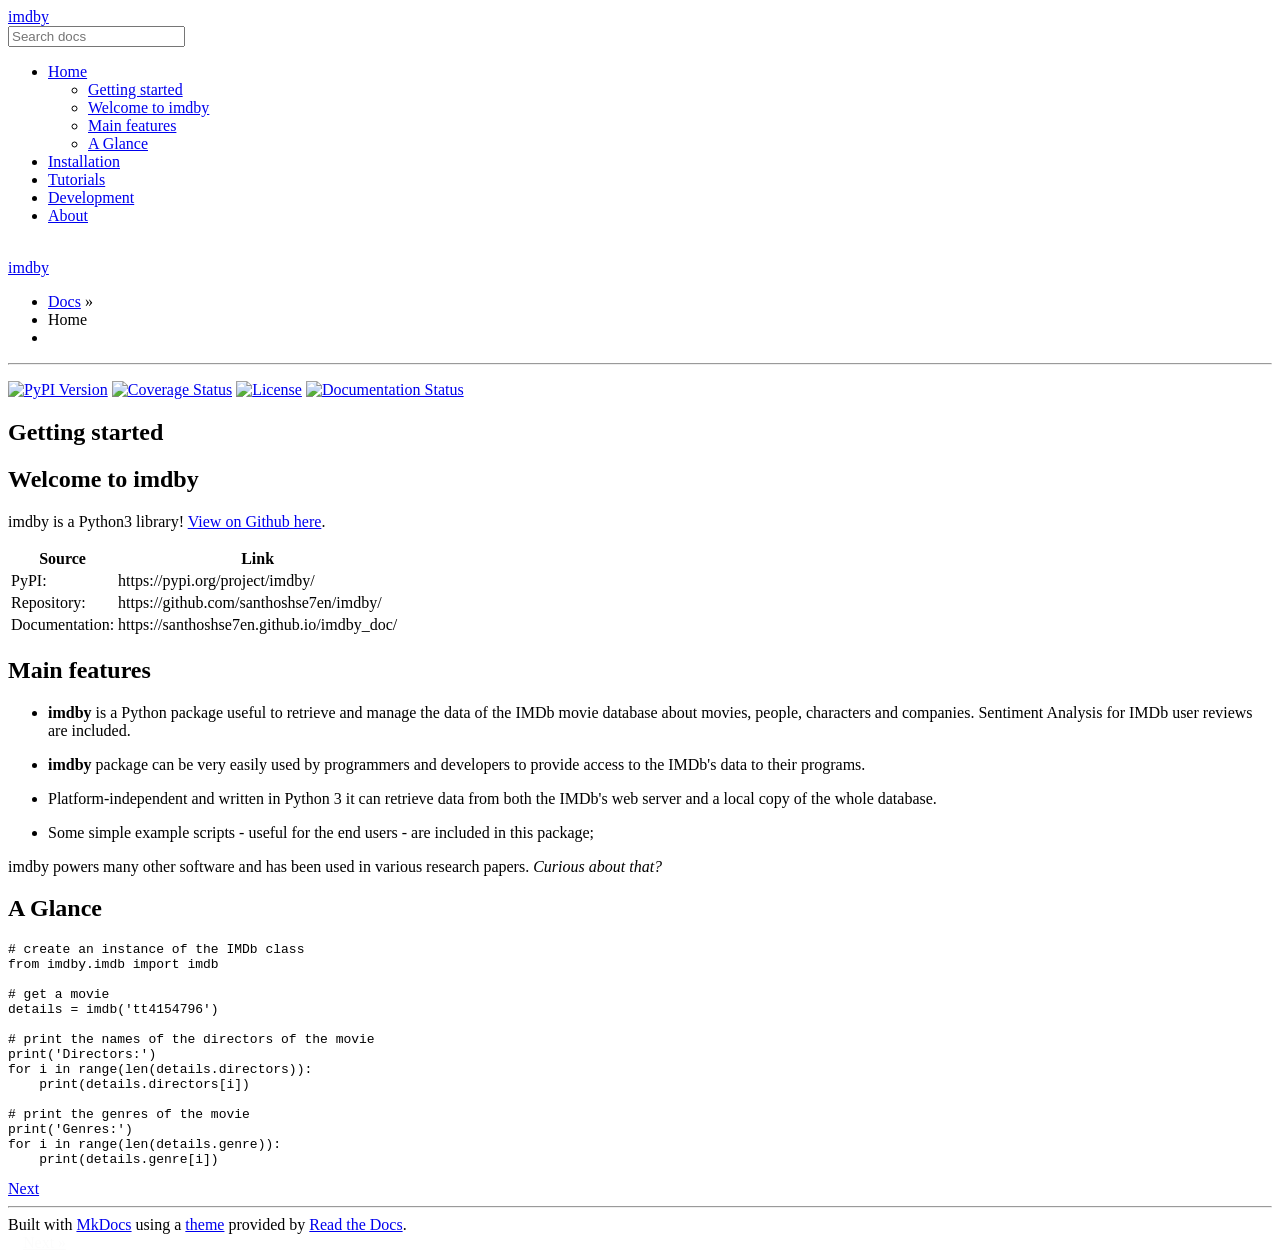
==== index.html @ d4b22e30 "critic" ====
<!DOCTYPE html>
<!--[if IE 8]><html class="no-js lt-ie9" lang="en" > <![endif]-->
<!--[if gt IE 8]><!--> <html class="no-js" lang="en" > <!--<![endif]-->
<head>
  <meta charset="utf-8">
  <meta http-equiv="X-UA-Compatible" content="IE=edge">
  <meta name="viewport" content="width=device-width, initial-scale=1.0">
  <meta name="description" content="None">
  
  <link rel="shortcut icon" href="img/favicon.ico">
  <title>Home - imdby</title>
  <link href='https://fonts.googleapis.com/css?family=Lato:400,700|Roboto+Slab:400,700|Inconsolata:400,700' rel='stylesheet' type='text/css'>

  <link rel="stylesheet" href="css/theme.css" type="text/css" />
  <link rel="stylesheet" href="css/theme_extra.css" type="text/css" />
  <link rel="stylesheet" href="//cdnjs.cloudflare.com/ajax/libs/highlight.js/9.12.0/styles/github.min.css">
  
  <script>
    // Current page data
    var mkdocs_page_name = "Home";
    var mkdocs_page_input_path = "index.md";
    var mkdocs_page_url = null;
  </script>
  
  <script src="js/jquery-2.1.1.min.js" defer></script>
  <script src="js/modernizr-2.8.3.min.js" defer></script>
  <script src="//cdnjs.cloudflare.com/ajax/libs/highlight.js/9.12.0/highlight.min.js"></script>
  <script>hljs.initHighlightingOnLoad();</script> 
  
</head>

<body class="wy-body-for-nav" role="document">

  <div class="wy-grid-for-nav">

    
    <nav data-toggle="wy-nav-shift" class="wy-nav-side stickynav">
      <div class="wy-side-nav-search">
        <a href="." class="icon icon-home"> imdby</a>
        <div role="search">
  <form id ="rtd-search-form" class="wy-form" action="./search.html" method="get">
    <input type="text" name="q" placeholder="Search docs" title="Type search term here" />
  </form>
</div>
      </div>

      <div class="wy-menu wy-menu-vertical" data-spy="affix" role="navigation" aria-label="main navigation">
	<ul class="current">
	  
          
            <li class="toctree-l1 current">
		
    <a class="current" href=".">Home</a>
    <ul class="subnav">
            
    <li class="toctree-l2"><a href="#getting-started">Getting started</a></li>
    

    <li class="toctree-l2"><a href="#welcome-to-imdby">Welcome to imdby</a></li>
    

    <li class="toctree-l2"><a href="#main-features">Main features</a></li>
    

    <li class="toctree-l2"><a href="#a-glance">A Glance</a></li>
    

    </ul>
	    </li>
          
            <li class="toctree-l1">
		
    <a class="" href="installation/">Installation</a>
	    </li>
          
            <li class="toctree-l1">
		
    <a class="" href="basic/">Tutorials</a>
	    </li>
          
            <li class="toctree-l1">
		
    <a class="" href="development/">Development</a>
	    </li>
          
            <li class="toctree-l1">
		
    <a class="" href="about/">About</a>
	    </li>
          
        </ul>
      </div>
      &nbsp;
    </nav>

    <section data-toggle="wy-nav-shift" class="wy-nav-content-wrap">

      
      <nav class="wy-nav-top" role="navigation" aria-label="top navigation">
        <i data-toggle="wy-nav-top" class="fa fa-bars"></i>
        <a href=".">imdby</a>
      </nav>

      
      <div class="wy-nav-content">
        <div class="rst-content">
          <div role="navigation" aria-label="breadcrumbs navigation">
  <ul class="wy-breadcrumbs">
    <li><a href=".">Docs</a> &raquo;</li>
    
      
    
    <li>Home</li>
    <li class="wy-breadcrumbs-aside">
      
    </li>
  </ul>
  <hr/>
</div>
          <div role="main">
            <div class="section">
              
                <p><a href="https://pypi.org/project/imdby"><img alt="PyPI Version" src="https://img.shields.io/pypi/v/imdby.svg" /></a>
<a href="https://coveralls.io/github/santhoshse7en/imdby?branch=master"><img alt="Coverage Status" src="https://coveralls.io/repos/github/santhoshse7en/imdby/badge.svg?branch=master" /></a>
<a href="https://pypi.python.org/pypi/imdby/"><img alt="License" src="https://img.shields.io/pypi/l/imdby.svg" /></a>
<a href="https://santhoshse7en.github.io/imdby_doc"><img alt="Documentation Status" src="https://readthedocs.org/projects/pip/badge/?version=latest&amp;style=flat" /></a></p>
<h2 id="getting-started">Getting started</h2>
<h2 id="welcome-to-imdby">Welcome to imdby</h2>
<p>imdby is a Python3 library! <a href="https://github.com/santhoshse7en/imdby">View on Github here</a>.</p>
<table>
<thead>
<tr>
<th>Source</th>
<th>Link</th>
</tr>
</thead>
<tbody>
<tr>
<td>PyPI:</td>
<td>https://pypi.org/project/imdby/</td>
</tr>
<tr>
<td>Repository:</td>
<td>https://github.com/santhoshse7en/imdby/</td>
</tr>
<tr>
<td>Documentation:</td>
<td>https://santhoshse7en.github.io/imdby_doc/</td>
</tr>
</tbody>
</table>
<h2 id="main-features">Main features</h2>
<ul>
<li>
<p><strong>imdby</strong> is a Python package useful to retrieve and manage the data of the IMDb movie database about movies, people, characters and companies. Sentiment Analysis for IMDb user reviews are included.</p>
</li>
<li>
<p><strong>imdby</strong> package can be very easily used by programmers and developers to provide access to the IMDb's data to their programs.</p>
</li>
<li>
<p>Platform-independent and written in Python 3 it can retrieve data from both the IMDb's web server and a local copy of the whole database.</p>
</li>
<li>
<p>Some simple example scripts - useful for the end users - are included in this package;</p>
</li>
</ul>
<p>imdby powers many other software and has been used in various research papers. <em>Curious about that?</em></p>
<h2 id="a-glance">A Glance</h2>
<pre><code class="Python"># create an instance of the IMDb class
from imdby.imdb import imdb

# get a movie
details = imdb('tt4154796')

# print the names of the directors of the movie
print('Directors:')
for i in range(len(details.directors)):
    print(details.directors[i])

# print the genres of the movie
print('Genres:')
for i in range(len(details.genre)):
    print(details.genre[i])
</code></pre>
              
            </div>
          </div>
          <footer>
  
    <div class="rst-footer-buttons" role="navigation" aria-label="footer navigation">
      
        <a href="installation/" class="btn btn-neutral float-right" title="Installation">Next <span class="icon icon-circle-arrow-right"></span></a>
      
      
    </div>
  

  <hr/>

  <div role="contentinfo">
    <!-- Copyright etc -->
    
  </div>

  Built with <a href="http://www.mkdocs.org">MkDocs</a> using a <a href="https://github.com/snide/sphinx_rtd_theme">theme</a> provided by <a href="https://readthedocs.org">Read the Docs</a>.
</footer>
      
        </div>
      </div>

    </section>

  </div>

  <div class="rst-versions" role="note" style="cursor: pointer">
    <span class="rst-current-version" data-toggle="rst-current-version">
      
      
      
        <span style="margin-left: 15px"><a href="installation/" style="color: #fcfcfc">Next &raquo;</a></span>
      
    </span>
</div>
    <script>var base_url = '.';</script>
    <script src="js/theme.js" defer></script>
      <script src="search/main.js" defer></script>

</body>
</html>

<!--
MkDocs version : 1.0.4
Build Date UTC : 2019-05-24 08:29:02
-->
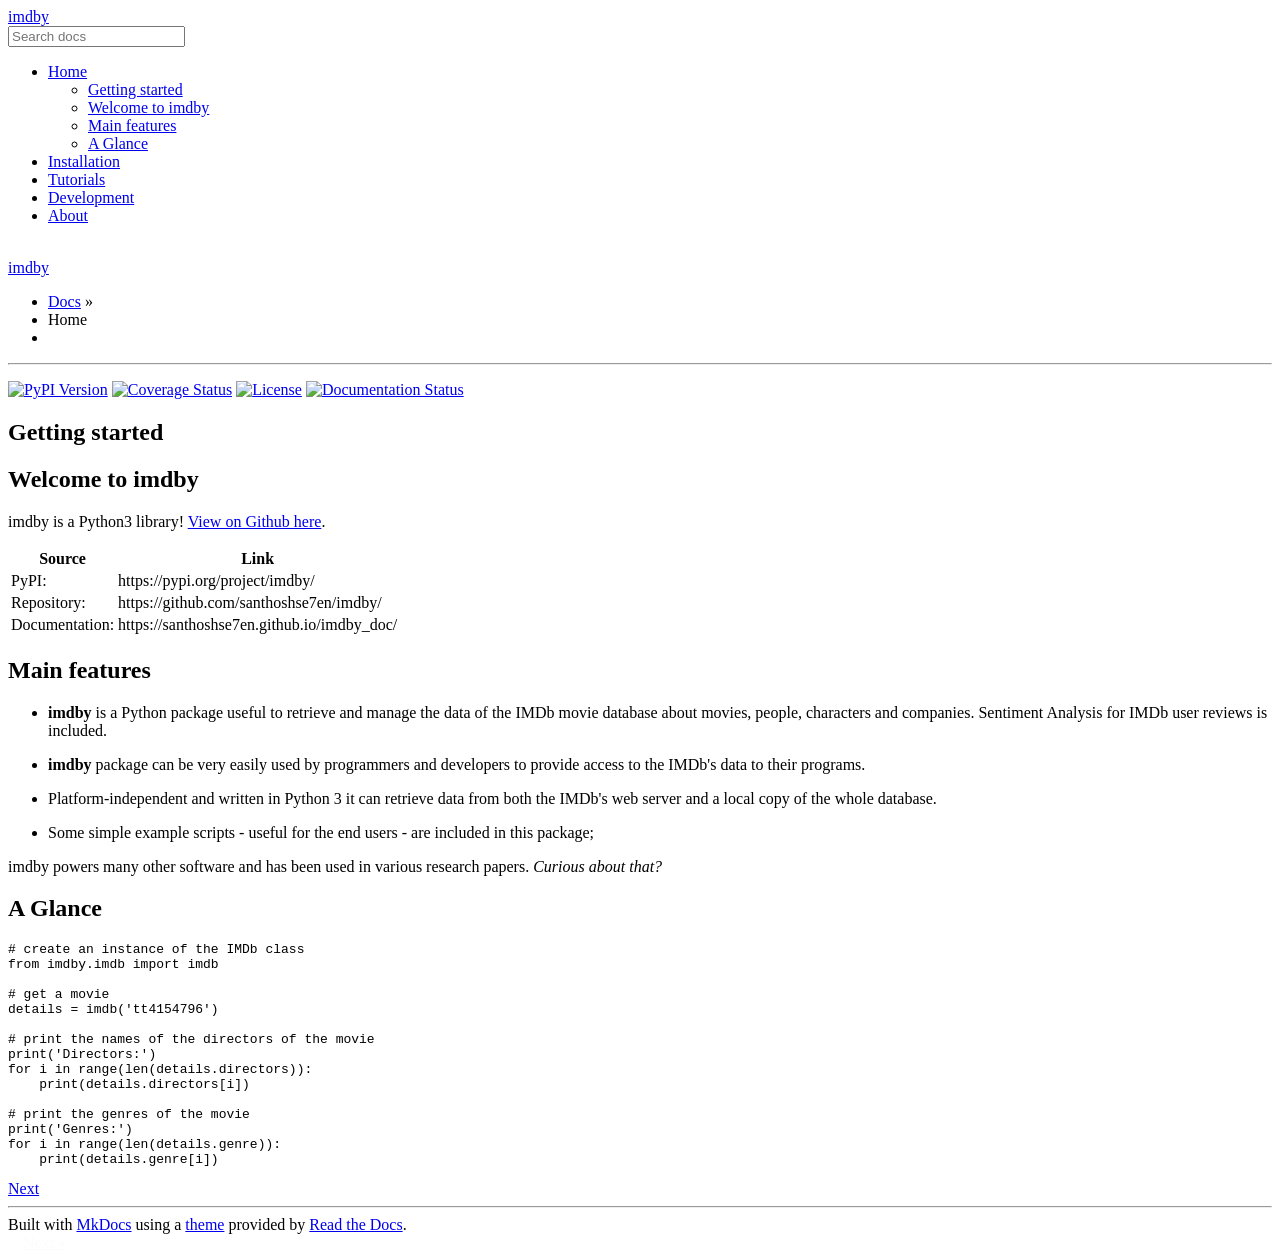
==== commit d4af2de2: "search" ====
--- a/index.html
+++ b/index.html
@@ -152,7 +152,7 @@
 <h2 id="main-features">Main features</h2>
 <ul>
 <li>
-<p><strong>imdby</strong> is a Python package useful to retrieve and manage the data of the IMDb movie database about movies, people, characters and companies. Sentiment Analysis for IMDb user reviews are included.</p>
+<p><strong>imdby</strong> is a Python package useful to retrieve and manage the data of the IMDb movie database about movies, people, characters and companies. Sentiment Analysis for IMDb user reviews is included.</p>
 </li>
 <li>
 <p><strong>imdby</strong> package can be very easily used by programmers and developers to provide access to the IMDb's data to their programs.</p>
@@ -230,5 +230,5 @@
 
 <!--
 MkDocs version : 1.0.4
-Build Date UTC : 2019-05-24 08:29:02
+Build Date UTC : 2019-05-24 14:25:39
 -->
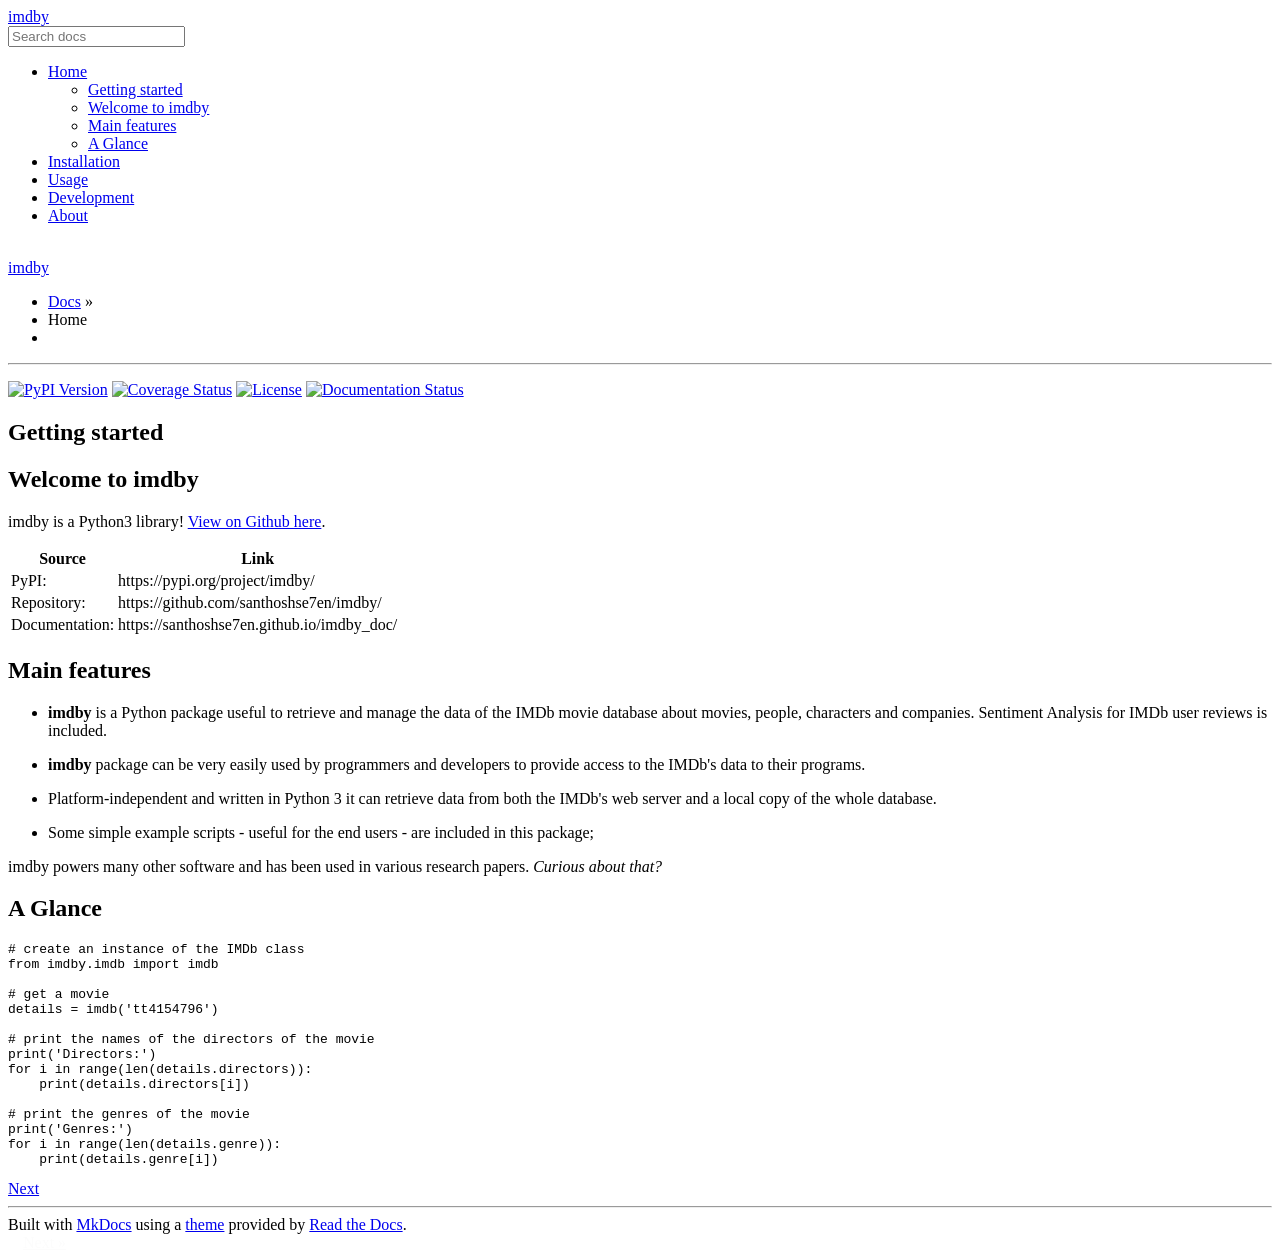
==== commit 420347ba: "update" ====
--- a/index.html
+++ b/index.html
@@ -75,7 +75,7 @@
           
             <li class="toctree-l1">
 		
-    <a class="" href="basic/">Tutorials</a>
+    <a class="" href="usage/">Usage</a>
 	    </li>
           
             <li class="toctree-l1">
@@ -230,5 +230,5 @@
 
 <!--
 MkDocs version : 1.0.4
-Build Date UTC : 2019-05-24 14:25:39
+Build Date UTC : 2019-05-29 12:23:15
 -->
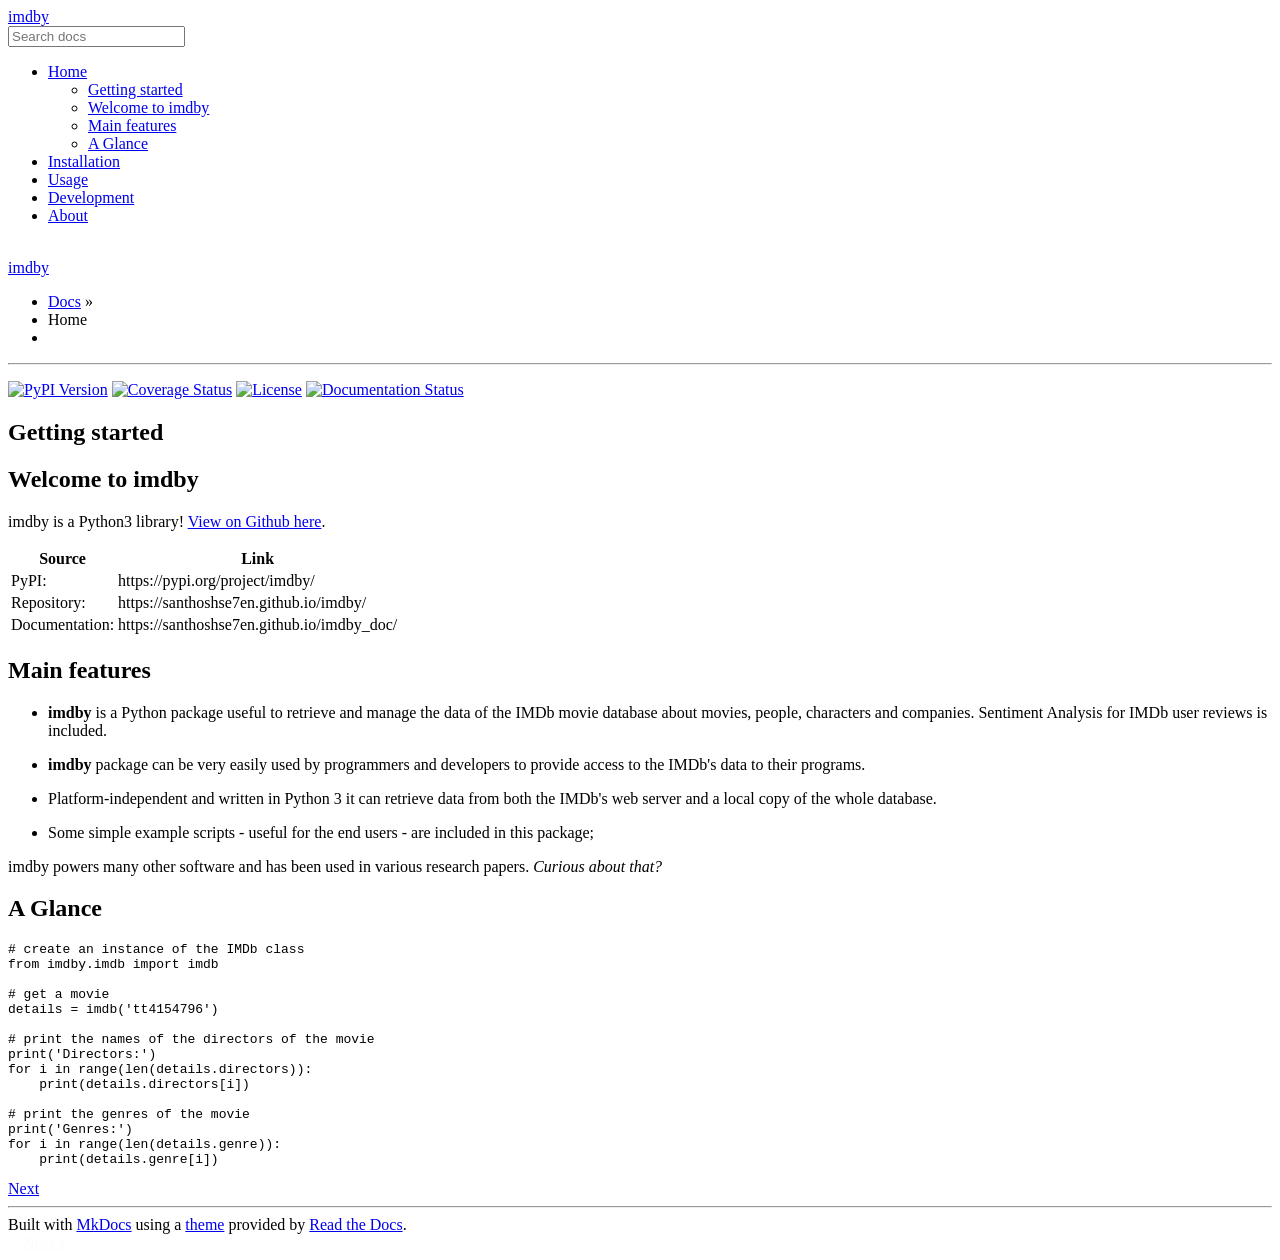
==== commit ed9831f1: "update" ====
--- a/index.html
+++ b/index.html
@@ -141,7 +141,7 @@
 </tr>
 <tr>
 <td>Repository:</td>
-<td>https://github.com/santhoshse7en/imdby/</td>
+<td>https://santhoshse7en.github.io/imdby/</td>
 </tr>
 <tr>
 <td>Documentation:</td>
@@ -230,5 +230,5 @@
 
 <!--
 MkDocs version : 1.0.4
-Build Date UTC : 2019-05-29 12:23:15
+Build Date UTC : 2019-05-30 13:11:04
 -->
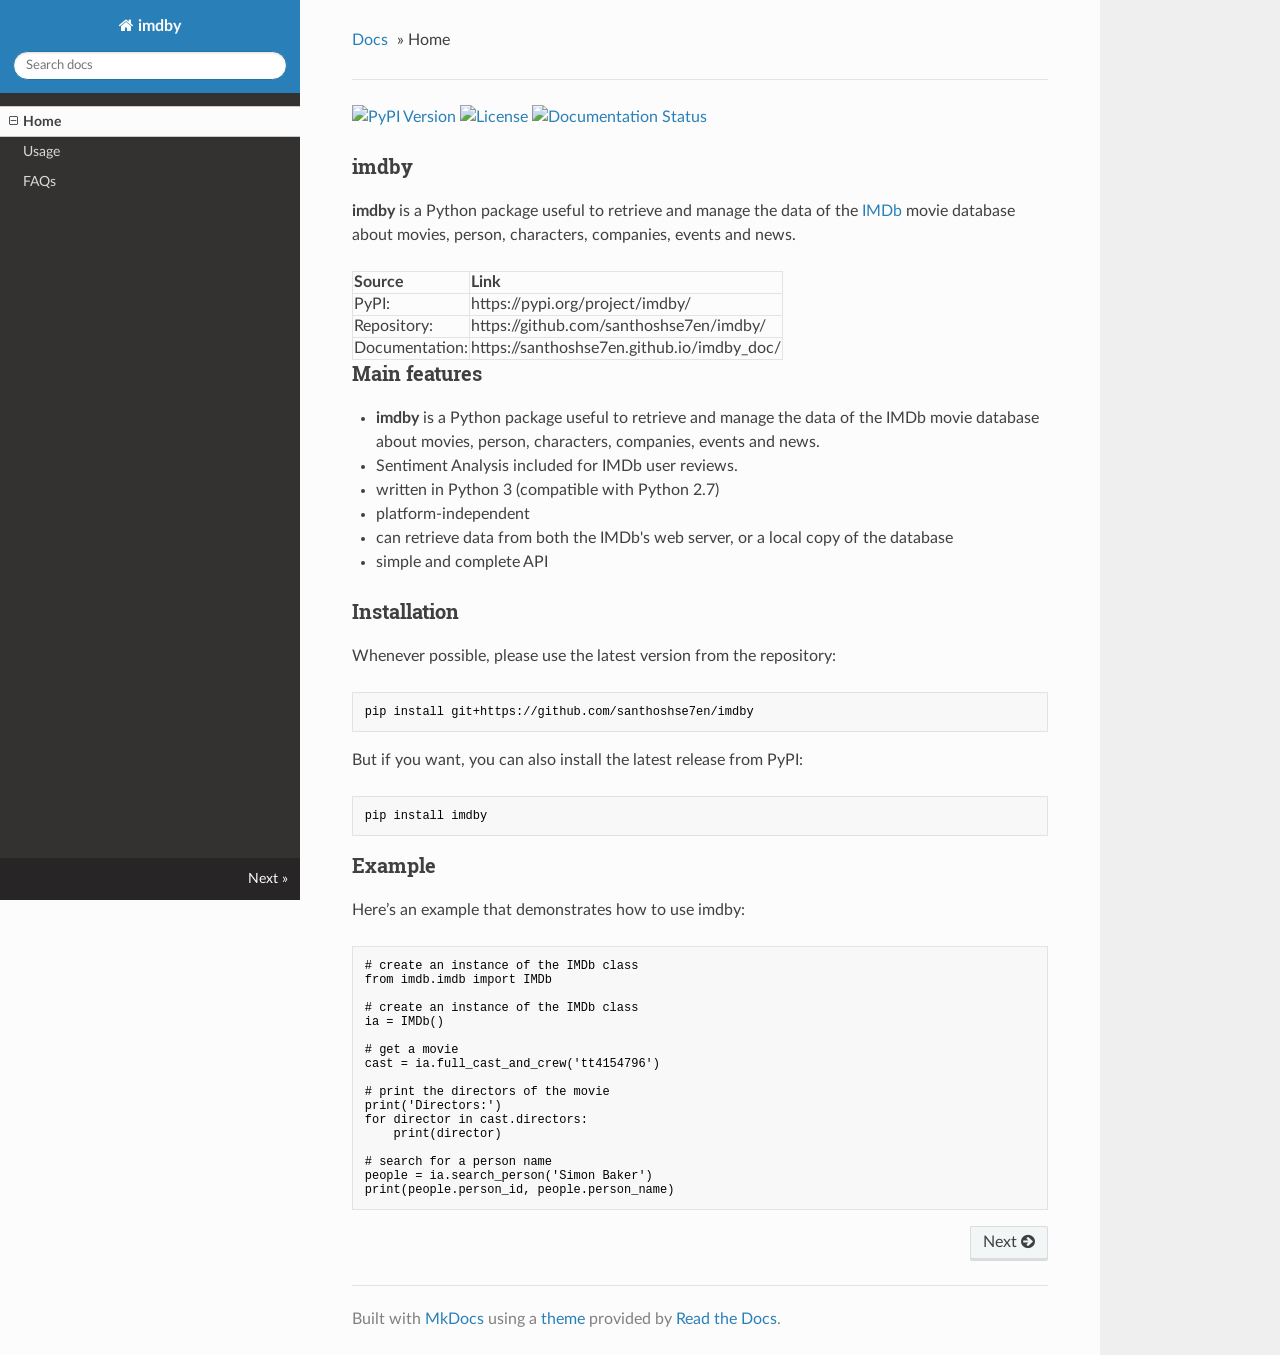
==== commit ea6f07b9: "imdby site" ====
--- a/index.html
+++ b/index.html
@@ -7,13 +7,14 @@
   <meta name="viewport" content="width=device-width, initial-scale=1.0">
   <meta name="description" content="None">
   
+  
   <link rel="shortcut icon" href="img/favicon.ico">
-  <title>Home - imdby</title>
-  <link href='https://fonts.googleapis.com/css?family=Lato:400,700|Roboto+Slab:400,700|Inconsolata:400,700' rel='stylesheet' type='text/css'>
-
-  <link rel="stylesheet" href="css/theme.css" type="text/css" />
-  <link rel="stylesheet" href="css/theme_extra.css" type="text/css" />
-  <link rel="stylesheet" href="//cdnjs.cloudflare.com/ajax/libs/highlight.js/9.12.0/styles/github.min.css">
+  <title>imdby</title>
+  <link rel="stylesheet" href="https://fonts.googleapis.com/css?family=Lato:400,700|Roboto+Slab:400,700|Inconsolata:400,700" />
+
+  <link rel="stylesheet" href="css/theme.css" />
+  <link rel="stylesheet" href="css/theme_extra.css" />
+  <link rel="stylesheet" href="https://cdnjs.cloudflare.com/ajax/libs/highlight.js/9.12.0/styles/github.min.css" />
   
   <script>
     // Current page data
@@ -24,7 +25,9 @@
   
   <script src="js/jquery-2.1.1.min.js" defer></script>
   <script src="js/modernizr-2.8.3.min.js" defer></script>
-  <script src="//cdnjs.cloudflare.com/ajax/libs/highlight.js/9.12.0/highlight.min.js"></script>
+  <script src="https://cdnjs.cloudflare.com/ajax/libs/highlight.js/9.12.0/highlight.min.js"></script>
+  <script src="https://cdnjs.cloudflare.com/ajax/libs/highlight.js/9.12.0/languages/yaml.min.js"></script>
+  <script src="https://cdnjs.cloudflare.com/ajax/libs/highlight.js/9.12.0/languages/rust.min.js"></script>
   <script>hljs.initHighlightingOnLoad();</script> 
   
 </head>
@@ -35,6 +38,7 @@
 
     
     <nav data-toggle="wy-nav-shift" class="wy-nav-side stickynav">
+    <div class="wy-side-scroll">
       <div class="wy-side-nav-search">
         <a href="." class="icon icon-home"> imdby</a>
         <div role="search">
@@ -45,52 +49,22 @@
       </div>
 
       <div class="wy-menu wy-menu-vertical" data-spy="affix" role="navigation" aria-label="main navigation">
-	<ul class="current">
-	  
-          
-            <li class="toctree-l1 current">
-		
-    <a class="current" href=".">Home</a>
-    <ul class="subnav">
-            
-    <li class="toctree-l2"><a href="#getting-started">Getting started</a></li>
-    
-
-    <li class="toctree-l2"><a href="#welcome-to-imdby">Welcome to imdby</a></li>
-    
-
-    <li class="toctree-l2"><a href="#main-features">Main features</a></li>
-    
-
-    <li class="toctree-l2"><a href="#a-glance">A Glance</a></li>
-    
-
+                <ul class="current">
+                    <li class="toctree-l1 current"><a class="reference internal current" href=".">Home</a>
+    <ul class="current">
     </ul>
-	    </li>
-          
-            <li class="toctree-l1">
-		
-    <a class="" href="installation/">Installation</a>
-	    </li>
-          
-            <li class="toctree-l1">
-		
-    <a class="" href="usage/">Usage</a>
-	    </li>
-          
-            <li class="toctree-l1">
-		
-    <a class="" href="development/">Development</a>
-	    </li>
-          
-            <li class="toctree-l1">
-		
-    <a class="" href="about/">About</a>
-	    </li>
-          
-        </ul>
+                    </li>
+                </ul>
+                <ul>
+                    <li class="toctree-l1"><a class="reference internal" href="usage/">Usage</a>
+                    </li>
+                </ul>
+                <ul>
+                    <li class="toctree-l1"><a class="reference internal" href="FAQ/">FAQs</a>
+                    </li>
+                </ul>
       </div>
-      &nbsp;
+    </div>
     </nav>
 
     <section data-toggle="wy-nav-shift" class="wy-nav-content-wrap">
@@ -115,72 +89,88 @@
       
     </li>
   </ul>
+  
   <hr/>
 </div>
           <div role="main">
             <div class="section">
               
-                <p><a href="https://pypi.org/project/imdby"><img alt="PyPI Version" src="https://img.shields.io/pypi/v/imdby.svg" /></a>
-<a href="https://coveralls.io/github/santhoshse7en/imdby?branch=master"><img alt="Coverage Status" src="https://coveralls.io/repos/github/santhoshse7en/imdby/badge.svg?branch=master" /></a>
-<a href="https://pypi.python.org/pypi/imdby/"><img alt="License" src="https://img.shields.io/pypi/l/imdby.svg" /></a>
-<a href="https://santhoshse7en.github.io/imdby_doc"><img alt="Documentation Status" src="https://readthedocs.org/projects/pip/badge/?version=latest&amp;style=flat" /></a></p>
-<h2 id="getting-started">Getting started</h2>
-<h2 id="welcome-to-imdby">Welcome to imdby</h2>
-<p>imdby is a Python3 library! <a href="https://github.com/santhoshse7en/imdby">View on Github here</a>.</p>
+                <p><a href="https://pypi.org/project/imdby"><img alt="PyPI Version" src="https://img.shields.io/pypi/v/imdby.svg?style=flat-square" /></a>
+<a href="https://pypi.python.org/pypi/imdby/"><img alt="License" src="https://img.shields.io/pypi/l/imdby.svg?style=flat-square" /></a>
+<a href="https://santhoshse7en.github.io/imdby_doc"><img alt="Documentation Status" src="https://readthedocs.org/projects/pip/badge/?version=latest&amp;style=flat-square" /></a></p>
+<h3 id="imdby">imdby</h3>
+<p><strong>imdby</strong> is a Python package useful to retrieve and manage the data of the <a href="https://www.imdb.com/">IMDb</a> movie database about movies, person, characters, companies, events and news.</p>
 <table>
 <thead>
 <tr>
-<th>Source</th>
-<th>Link</th>
+<th align="left">Source</th>
+<th align="left">Link</th>
 </tr>
 </thead>
 <tbody>
 <tr>
-<td>PyPI:</td>
-<td>https://pypi.org/project/imdby/</td>
-</tr>
-<tr>
-<td>Repository:</td>
-<td>https://santhoshse7en.github.io/imdby/</td>
-</tr>
-<tr>
-<td>Documentation:</td>
-<td>https://santhoshse7en.github.io/imdby_doc/</td>
+<td align="left">PyPI:</td>
+<td align="left">https://pypi.org/project/imdby/</td>
+</tr>
+<tr>
+<td align="left">Repository:</td>
+<td align="left">https://github.com/santhoshse7en/imdby/</td>
+</tr>
+<tr>
+<td align="left">Documentation:</td>
+<td align="left">https://santhoshse7en.github.io/imdby_doc/</td>
 </tr>
 </tbody>
 </table>
-<h2 id="main-features">Main features</h2>
+<h3 id="main-features">Main features</h3>
 <ul>
 <li>
-<p><strong>imdby</strong> is a Python package useful to retrieve and manage the data of the IMDb movie database about movies, people, characters and companies. Sentiment Analysis for IMDb user reviews is included.</p>
-</li>
-<li>
-<p><strong>imdby</strong> package can be very easily used by programmers and developers to provide access to the IMDb's data to their programs.</p>
-</li>
-<li>
-<p>Platform-independent and written in Python 3 it can retrieve data from both the IMDb's web server and a local copy of the whole database.</p>
-</li>
-<li>
-<p>Some simple example scripts - useful for the end users - are included in this package;</p>
+<p><strong>imdby</strong> is a Python package useful to retrieve and manage the data of the IMDb movie database about movies, person, characters, companies, events and news.</p>
+</li>
+<li>
+<p>Sentiment Analysis included for IMDb user reviews.</p>
+</li>
+<li>
+<p>written in Python 3 (compatible with Python 2.7)</p>
+</li>
+<li>
+<p>platform-independent</p>
+</li>
+<li>
+<p>can retrieve data from both the IMDb's web server, or a local copy of the database</p>
+</li>
+<li>
+<p>simple and complete API</p>
 </li>
 </ul>
-<p>imdby powers many other software and has been used in various research papers. <em>Curious about that?</em></p>
-<h2 id="a-glance">A Glance</h2>
-<pre><code class="Python"># create an instance of the IMDb class
-from imdby.imdb import imdb
+<h3 id="installation">Installation</h3>
+<p>Whenever possible, please use the latest version from the repository:</p>
+<pre><code class="bash">pip install git+https://github.com/santhoshse7en/imdby
+</code></pre>
+
+<p>But if you want, you can also install the latest release from PyPI:</p>
+<pre><code class="bash">pip install imdby
+</code></pre>
+
+<h3 id="example">Example</h3>
+<p>Here’s an example that demonstrates how to use imdby:</p>
+<pre><code class="python"># create an instance of the IMDb class
+from imdb.imdb import IMDb
+
+# create an instance of the IMDb class
+ia = IMDb()
 
 # get a movie
-details = imdb('tt4154796')
-
-# print the names of the directors of the movie
+cast = ia.full_cast_and_crew('tt4154796')
+
+# print the directors of the movie
 print('Directors:')
-for i in range(len(details.directors)):
-    print(details.directors[i])
-
-# print the genres of the movie
-print('Genres:')
-for i in range(len(details.genre)):
-    print(details.genre[i])
+for director in cast.directors:
+    print(director)
+
+# search for a person name
+people = ia.search_person('Simon Baker')
+print(people.person_id, people.person_name)
 </code></pre>
               
             </div>
@@ -189,7 +179,7 @@
   
     <div class="rst-footer-buttons" role="navigation" aria-label="footer navigation">
       
-        <a href="installation/" class="btn btn-neutral float-right" title="Installation">Next <span class="icon icon-circle-arrow-right"></span></a>
+        <a href="usage/" class="btn btn-neutral float-right" title="Usage">Next <span class="icon icon-circle-arrow-right"></span></a>
       
       
     </div>
@@ -202,7 +192,7 @@
     
   </div>
 
-  Built with <a href="http://www.mkdocs.org">MkDocs</a> using a <a href="https://github.com/snide/sphinx_rtd_theme">theme</a> provided by <a href="https://readthedocs.org">Read the Docs</a>.
+  Built with <a href="https://www.mkdocs.org/">MkDocs</a> using a <a href="https://github.com/snide/sphinx_rtd_theme">theme</a> provided by <a href="https://readthedocs.org">Read the Docs</a>.
 </footer>
       
         </div>
@@ -212,23 +202,28 @@
 
   </div>
 
-  <div class="rst-versions" role="note" style="cursor: pointer">
+  <div class="rst-versions" role="note" aria-label="versions">
     <span class="rst-current-version" data-toggle="rst-current-version">
       
       
       
-        <span style="margin-left: 15px"><a href="installation/" style="color: #fcfcfc">Next &raquo;</a></span>
+        <span style="margin-left: 15px"><a href="usage/" style="color: #fcfcfc">Next &raquo;</a></span>
       
     </span>
 </div>
     <script>var base_url = '.';</script>
     <script src="js/theme.js" defer></script>
       <script src="search/main.js" defer></script>
+    <script defer>
+        window.onload = function () {
+            SphinxRtdTheme.Navigation.enable(true);
+        };
+    </script>
 
 </body>
 </html>
 
 <!--
-MkDocs version : 1.0.4
-Build Date UTC : 2019-05-30 13:11:04
+MkDocs version : 1.1.2
+Build Date UTC : 2020-05-23 15:18:51.391503+00:00
 -->
--- a/css/theme.css
+++ b/css/theme.css
@@ -0,0 +1,14 @@
+/*
+ * This file is copied from the upstream ReadTheDocs Sphinx
+ * theme. To aid upgradability this file should *not* be edited.
+ * modifications we need should be included in theme_extra.css.
+ *
+ * https://github.com/rtfd/sphinx_rtd_theme
+ */
+
+ /* sphinx_rtd_theme version 0.4.1 | MIT license */
+ /* Built 20180727 10:07 */
+ *{-webkit-box-sizing:border-box;-moz-box-sizing:border-box;box-sizing:border-box}article,aside,details,figcaption,figure,footer,header,hgroup,nav,section{display:block}audio,canvas,video{display:inline-block;*display:inline;*zoom:1}audio:not([controls]){display:none}[hidden]{display:none}*{-webkit-box-sizing:border-box;-moz-box-sizing:border-box;box-sizing:border-box}html{font-size:100%;-webkit-text-size-adjust:100%;-ms-text-size-adjust:100%}body{margin:0}a:hover,a:active{outline:0}abbr[title]{border-bottom:1px dotted}b,strong{font-weight:bold}blockquote{margin:0}dfn{font-style:italic}ins{background:#ff9;color:#000;text-decoration:none}mark{background:#ff0;color:#000;font-style:italic;font-weight:bold}pre,code,.rst-content tt,.rst-content code,kbd,samp{font-family:monospace,serif;_font-family:"courier new",monospace;font-size:1em}pre{white-space:pre}q{quotes:none}q:before,q:after{content:"";content:none}small{font-size:85%}sub,sup{font-size:75%;line-height:0;position:relative;vertical-align:baseline}sup{top:-0.5em}sub{bottom:-0.25em}ul,ol,dl{margin:0;padding:0;list-style:none;list-style-image:none}li{list-style:none}dd{margin:0}img{border:0;-ms-interpolation-mode:bicubic;vertical-align:middle;max-width:100%}svg:not(:root){overflow:hidden}figure{margin:0}form{margin:0}fieldset{border:0;margin:0;padding:0}label{cursor:pointer}legend{border:0;*margin-left:-7px;padding:0;white-space:normal}button,input,select,textarea{font-size:100%;margin:0;vertical-align:baseline;*vertical-align:middle}button,input{line-height:normal}button,input[type="button"],input[type="reset"],input[type="submit"]{cursor:pointer;-webkit-appearance:button;*overflow:visible}button[disabled],input[disabled]{cursor:default}input[type="checkbox"],input[type="radio"]{box-sizing:border-box;padding:0;*width:13px;*height:13px}input[type="search"]{-webkit-appearance:textfield;-moz-box-sizing:content-box;-webkit-box-sizing:content-box;box-sizing:content-box}input[type="search"]::-webkit-search-decoration,input[type="search"]::-webkit-search-cancel-button{-webkit-appearance:none}button::-moz-focus-inner,input::-moz-focus-inner{border:0;padding:0}textarea{overflow:auto;vertical-align:top;resize:vertical}table{border-collapse:collapse;border-spacing:0}td{vertical-align:top}.chromeframe{margin:.2em 0;background:#ccc;color:#000;padding:.2em 0}.ir{display:block;border:0;text-indent:-999em;overflow:hidden;background-color:transparent;background-repeat:no-repeat;text-align:left;direction:ltr;*line-height:0}.ir br{display:none}.hidden{display:none !important;visibility:hidden}.visuallyhidden{border:0;clip:rect(0 0 0 0);height:1px;margin:-1px;overflow:hidden;padding:0;position:absolute;width:1px}.visuallyhidden.focusable:active,.visuallyhidden.focusable:focus{clip:auto;height:auto;margin:0;overflow:visible;position:static;width:auto}.invisible{visibility:hidden}.relative{position:relative}big,small{font-size:100%}@media print{html,body,section{background:none !important}*{box-shadow:none !important;text-shadow:none !important;filter:none !important;-ms-filter:none !important}a,a:visited{text-decoration:underline}.ir a:after,a[href^="javascript:"]:after,a[href^="#"]:after{content:""}pre,blockquote{page-break-inside:avoid}thead{display:table-header-group}tr,img{page-break-inside:avoid}img{max-width:100% !important}@page{margin:.5cm}p,h2,.rst-content .toctree-wrapper p.caption,h3{orphans:3;widows:3}h2,.rst-content .toctree-wrapper p.caption,h3{page-break-after:avoid}}.fa:before,.wy-menu-vertical li span.toctree-expand:before,.wy-menu-vertical li.on a span.toctree-expand:before,.wy-menu-vertical li.current>a span.toctree-expand:before,.rst-content .admonition-title:before,.rst-content h1 .headerlink:before,.rst-content h2 .headerlink:before,.rst-content h3 .headerlink:before,.rst-content h4 .headerlink:before,.rst-content h5 .headerlink:before,.rst-content h6 .headerlink:before,.rst-content dl dt .headerlink:before,.rst-content p.caption .headerlink:before,.rst-content table>caption .headerlink:before,.rst-content tt.download span:first-child:before,.rst-content code.download span:first-child:before,.icon:before,.wy-dropdown .caret:before,.wy-inline-validate.wy-inline-validate-success .wy-input-context:before,.wy-inline-validate.wy-inline-validate-danger .wy-input-context:before,.wy-inline-validate.wy-inline-validate-warning .wy-input-context:before,.wy-inline-validate.wy-inline-validate-info .wy-input-context:before,.wy-alert,.rst-content .note,.rst-content .attention,.rst-content .caution,.rst-content .danger,.rst-content .error,.rst-content .hint,.rst-content .important,.rst-content .tip,.rst-content .warning,.rst-content .seealso,.rst-content .admonition-todo,.rst-content .admonition,.btn,input[type="text"],input[type="password"],input[type="email"],input[type="url"],input[type="date"],input[type="month"],input[type="time"],input[type="datetime"],input[type="datetime-local"],input[type="week"],input[type="number"],input[type="search"],input[type="tel"],input[type="color"],select,textarea,.wy-menu-vertical li.on a,.wy-menu-vertical li.current>a,.wy-side-nav-search>a,.wy-side-nav-search .wy-dropdown>a,.wy-nav-top a{-webkit-font-smoothing:antialiased}.clearfix{*zoom:1}.clearfix:before,.clearfix:after{display:table;content:""}.clearfix:after{clear:both}/*!
+  *  Font Awesome 4.7.0 by @davegandy - http://fontawesome.io - @fontawesome
+  *  License - http://fontawesome.io/license (Font: SIL OFL 1.1, CSS: MIT License)
+  */@font-face{font-family:'FontAwesome';src:url("../fonts/fontawesome-webfont.eot?v=4.7.0");src:url("../fonts/fontawesome-webfont.eot?#iefix&v=4.7.0") format("embedded-opentype"),url("../fonts/fontawesome-webfont.woff2?v=4.7.0") format("woff2"),url("../fonts/fontawesome-webfont.woff?v=4.7.0") format("woff"),url("../fonts/fontawesome-webfont.ttf?v=4.7.0") format("truetype"),url("../fonts/fontawesome-webfont.svg?v=4.7.0#fontawesomeregular") format("svg");font-weight:normal;font-style:normal}.fa,.wy-menu-vertical li span.toctree-expand,.wy-menu-vertical li.on a span.toctree-expand,.wy-menu-vertical li.current>a span.toctree-expand,.rst-content .admonition-title,.rst-content h1 .headerlink,.rst-content h2 .headerlink,.rst-content h3 .headerlink,.rst-content h4 .headerlink,.rst-content h5 .headerlink,.rst-content h6 .headerlink,.rst-content dl dt .headerlink,.rst-content p.caption .headerlink,.rst-content table>caption .headerlink,.rst-content tt.download span:first-child,.rst-content code.download span:first-child,.icon{display:inline-block;font:normal normal normal 14px/1 FontAwesome;font-size:inherit;text-rendering:auto;-webkit-font-smoothing:antialiased;-moz-osx-font-smoothing:grayscale}.fa-lg{font-size:1.3333333333em;line-height:.75em;vertical-align:-15%}.fa-2x{font-size:2em}.fa-3x{font-size:3em}.fa-4x{font-size:4em}.fa-5x{font-size:5em}.fa-fw{width:1.2857142857em;text-align:center}.fa-ul{padding-left:0;margin-left:2.1428571429em;list-style-type:none}.fa-ul>li{position:relative}.fa-li{position:absolute;left:-2.1428571429em;width:2.1428571429em;top:.1428571429em;text-align:center}.fa-li.fa-lg{left:-1.8571428571em}.fa-border{padding:.2em .25em .15em;border:solid 0.08em #eee;border-radius:.1em}.fa-pull-left{float:left}.fa-pull-right{float:right}.fa.fa-pull-left,.wy-menu-vertical li span.fa-pull-left.toctree-expand,.wy-menu-vertical li.on a span.fa-pull-left.toctree-expand,.wy-menu-vertical li.current>a span.fa-pull-left.toctree-expand,.rst-content .fa-pull-left.admonition-title,.rst-content h1 .fa-pull-left.headerlink,.rst-content h2 .fa-pull-left.headerlink,.rst-content h3 .fa-pull-left.headerlink,.rst-content h4 .fa-pull-left.headerlink,.rst-content h5 .fa-pull-left.headerlink,.rst-content h6 .fa-pull-left.headerlink,.rst-content dl dt .fa-pull-left.headerlink,.rst-content p.caption .fa-pull-left.headerlink,.rst-content table>caption .fa-pull-left.headerlink,.rst-content tt.download span.fa-pull-left:first-child,.rst-content code.download span.fa-pull-left:first-child,.fa-pull-left.icon{margin-right:.3em}.fa.fa-pull-right,.wy-menu-vertical li span.fa-pull-right.toctree-expand,.wy-menu-vertical li.on a span.fa-pull-right.toctree-expand,.wy-menu-vertical li.current>a span.fa-pull-right.toctree-expand,.rst-content .fa-pull-right.admonition-title,.rst-content h1 .fa-pull-right.headerlink,.rst-content h2 .fa-pull-right.headerlink,.rst-content h3 .fa-pull-right.headerlink,.rst-content h4 .fa-pull-right.headerlink,.rst-content h5 .fa-pull-right.headerlink,.rst-content h6 .fa-pull-right.headerlink,.rst-content dl dt .fa-pull-right.headerlink,.rst-content p.caption .fa-pull-right.headerlink,.rst-content table>caption .fa-pull-right.headerlink,.rst-content tt.download span.fa-pull-right:first-child,.rst-content code.download span.fa-pull-right:first-child,.fa-pull-right.icon{margin-left:.3em}.pull-right{float:right}.pull-left{float:left}.fa.pull-left,.wy-menu-vertical li span.pull-left.toctree-expand,.wy-menu-vertical li.on a span.pull-left.toctree-expand,.wy-menu-vertical li.current>a span.pull-left.toctree-expand,.rst-content .pull-left.admonition-title,.rst-content h1 .pull-left.headerlink,.rst-content h2 .pull-left.headerlink,.rst-content h3 .pull-left.headerlink,.rst-content h4 .pull-left.headerlink,.rst-content h5 .pull-left.headerlink,.rst-content h6 .pull-left.headerlink,.rst-content dl dt .pull-left.headerlink,.rst-content p.caption .pull-left.headerlink,.rst-content table>caption .pull-left.headerlink,.rst-content tt.download span.pull-left:first-child,.rst-content code.download span.pull-left:first-child,.pull-left.icon{margin-right:.3em}.fa.pull-right,.wy-menu-vertical li span.pull-right.toctree-expand,.wy-menu-vertical li.on a span.pull-right.toctree-expand,.wy-menu-vertical li.current>a span.pull-right.toctree-expand,.rst-content .pull-right.admonition-title,.rst-content h1 .pull-right.headerlink,.rst-content h2 .pull-right.headerlink,.rst-content h3 .pull-right.headerlink,.rst-content h4 .pull-right.headerlink,.rst-content h5 .pull-right.headerlink,.rst-content h6 .pull-right.headerlink,.rst-content dl dt .pull-right.headerlink,.rst-content p.caption .pull-right.headerlink,.rst-content table>caption .pull-right.headerlink,.rst-content tt.download span.pull-right:first-child,.rst-content code.download span.pull-right:first-child,.pull-right.icon{margin-left:.3em}.fa-spin{-webkit-animation:fa-spin 2s infinite linear;animation:fa-spin 2s infinite linear}.fa-pulse{-webkit-animation:fa-spin 1s infinite steps(8);animation:fa-spin 1s infinite steps(8)}@-webkit-keyframes fa-spin{0%{-webkit-transform:rotate(0deg);transform:rotate(0deg)}100%{-webkit-transform:rotate(359deg);transform:rotate(359deg)}}@keyframes fa-spin{0%{-webkit-transform:rotate(0deg);transform:rotate(0deg)}100%{-webkit-transform:rotate(359deg);transform:rotate(359deg)}}.fa-rotate-90{-ms-filter:"progid:DXImageTransform.Microsoft.BasicImage(rotation=1)";-webkit-transform:rotate(90deg);-ms-transform:rotate(90deg);transform:rotate(90deg)}.fa-rotate-180{-ms-filter:"progid:DXImageTransform.Microsoft.BasicImage(rotation=2)";-webkit-transform:rotate(180deg);-ms-transform:rotate(180deg);transform:rotate(180deg)}.fa-rotate-270{-ms-filter:"progid:DXImageTransform.Microsoft.BasicImage(rotation=3)";-webkit-transform:rotate(270deg);-ms-transform:rotate(270deg);transform:rotate(270deg)}.fa-flip-horizontal{-ms-filter:"progid:DXImageTransform.Microsoft.BasicImage(rotation=0, mirror=1)";-webkit-transform:scale(-1, 1);-ms-transform:scale(-1, 1);transform:scale(-1, 1)}.fa-flip-vertical{-ms-filter:"progid:DXImageTransform.Microsoft.BasicImage(rotation=2, mirror=1)";-webkit-transform:scale(1, -1);-ms-transform:scale(1, -1);transform:scale(1, -1)}:root .fa-rotate-90,:root .fa-rotate-180,:root .fa-rotate-270,:root .fa-flip-horizontal,:root .fa-flip-vertical{filter:none}.fa-stack{position:relative;display:inline-block;width:2em;height:2em;line-height:2em;vertical-align:middle}.fa-stack-1x,.fa-stack-2x{position:absolute;left:0;width:100%;text-align:center}.fa-stack-1x{line-height:inherit}.fa-stack-2x{font-size:2em}.fa-inverse{color:#fff}.fa-glass:before{content:""}.fa-music:before{content:""}.fa-search:before,.icon-search:before{content:""}.fa-envelope-o:before{content:""}.fa-heart:before{content:""}.fa-star:before{content:""}.fa-star-o:before{content:""}.fa-user:before{content:""}.fa-film:before{content:""}.fa-th-large:before{content:""}.fa-th:before{content:""}.fa-th-list:before{content:""}.fa-check:before{content:""}.fa-remove:before,.fa-close:before,.fa-times:before{content:""}.fa-search-plus:before{content:""}.fa-search-minus:before{content:""}.fa-power-off:before{content:""}.fa-signal:before{content:""}.fa-gear:before,.fa-cog:before{content:""}.fa-trash-o:before{content:""}.fa-home:before,.icon-home:before{content:""}.fa-file-o:before{content:""}.fa-clock-o:before{content:""}.fa-road:before{content:""}.fa-download:before,.rst-content tt.download span:first-child:before,.rst-content code.download span:first-child:before{content:""}.fa-arrow-circle-o-down:before{content:""}.fa-arrow-circle-o-up:before{content:""}.fa-inbox:before{content:""}.fa-play-circle-o:before{content:""}.fa-rotate-right:before,.fa-repeat:before{content:""}.fa-refresh:before{content:""}.fa-list-alt:before{content:""}.fa-lock:before{content:""}.fa-flag:before{content:""}.fa-headphones:before{content:""}.fa-volume-off:before{content:""}.fa-volume-down:before{content:""}.fa-volume-up:before{content:""}.fa-qrcode:before{content:""}.fa-barcode:before{content:""}.fa-tag:before{content:""}.fa-tags:before{content:""}.fa-book:before,.icon-book:before{content:""}.fa-bookmark:before{content:""}.fa-print:before{content:""}.fa-camera:before{content:""}.fa-font:before{content:""}.fa-bold:before{content:""}.fa-italic:before{content:""}.fa-text-height:before{content:""}.fa-text-width:before{content:""}.fa-align-left:before{content:""}.fa-align-center:before{content:""}.fa-align-right:before{content:""}.fa-align-justify:before{content:""}.fa-list:before{content:""}.fa-dedent:before,.fa-outdent:before{content:""}.fa-indent:before{content:""}.fa-video-camera:before{content:""}.fa-photo:before,.fa-image:before,.fa-picture-o:before{content:""}.fa-pencil:before{content:""}.fa-map-marker:before{content:""}.fa-adjust:before{content:""}.fa-tint:before{content:""}.fa-edit:before,.fa-pencil-square-o:before{content:""}.fa-share-square-o:before{content:""}.fa-check-square-o:before{content:""}.fa-arrows:before{content:""}.fa-step-backward:before{content:""}.fa-fast-backward:before{content:""}.fa-backward:before{content:""}.fa-play:before{content:""}.fa-pause:before{content:""}.fa-stop:before{content:""}.fa-forward:before{content:""}.fa-fast-forward:before{content:""}.fa-step-forward:before{content:""}.fa-eject:before{content:""}.fa-chevron-left:before{content:""}.fa-chevron-right:before{content:""}.fa-plus-circle:before{content:""}.fa-minus-circle:before{content:""}.fa-times-circle:before,.wy-inline-validate.wy-inline-validate-danger .wy-input-context:before{content:""}.fa-check-circle:before,.wy-inline-validate.wy-inline-validate-success .wy-input-context:before{content:""}.fa-question-circle:before{content:""}.fa-info-circle:before{content:""}.fa-crosshairs:before{content:""}.fa-times-circle-o:before{content:""}.fa-check-circle-o:before{content:""}.fa-ban:before{content:""}.fa-arrow-left:before{content:""}.fa-arrow-right:before{content:""}.fa-arrow-up:before{content:""}.fa-arrow-down:before{content:""}.fa-mail-forward:before,.fa-share:before{content:""}.fa-expand:before{content:""}.fa-compress:before{content:""}.fa-plus:before{content:""}.fa-minus:before{content:""}.fa-asterisk:before{content:""}.fa-exclamation-circle:before,.wy-inline-validate.wy-inline-validate-warning .wy-input-context:before,.wy-inline-validate.wy-inline-validate-info .wy-input-context:before,.rst-content .admonition-title:before{content:""}.fa-gift:before{content:""}.fa-leaf:before{content:""}.fa-fire:before,.icon-fire:before{content:""}.fa-eye:before{content:""}.fa-eye-slash:before{content:""}.fa-warning:before,.fa-exclamation-triangle:before{content:""}.fa-plane:before{content:""}.fa-calendar:before{content:""}.fa-random:before{content:""}.fa-comment:before{content:""}.fa-magnet:before{content:""}.fa-chevron-up:before{content:""}.fa-chevron-down:before{content:""}.fa-retweet:before{content:""}.fa-shopping-cart:before{content:""}.fa-folder:before{content:""}.fa-folder-open:before{content:""}.fa-arrows-v:before{content:""}.fa-arrows-h:before{content:""}.fa-bar-chart-o:before,.fa-bar-chart:before{content:""}.fa-twitter-square:before{content:""}.fa-facebook-square:before{content:""}.fa-camera-retro:before{content:""}.fa-key:before{content:""}.fa-gears:before,.fa-cogs:before{content:""}.fa-comments:before{content:""}.fa-thumbs-o-up:before{content:""}.fa-thumbs-o-down:before{content:""}.fa-star-half:before{content:""}.fa-heart-o:before{content:""}.fa-sign-out:before{content:""}.fa-linkedin-square:before{content:""}.fa-thumb-tack:before{content:""}.fa-external-link:before{content:""}.fa-sign-in:before{content:""}.fa-trophy:before{content:""}.fa-github-square:before{content:""}.fa-upload:before{content:""}.fa-lemon-o:before{content:""}.fa-phone:before{content:""}.fa-square-o:before{content:""}.fa-bookmark-o:before{content:""}.fa-phone-square:before{content:""}.fa-twitter:before{content:""}.fa-facebook-f:before,.fa-facebook:before{content:""}.fa-github:before,.icon-github:before{content:""}.fa-unlock:before{content:""}.fa-credit-card:before{content:""}.fa-feed:before,.fa-rss:before{content:""}.fa-hdd-o:before{content:""}.fa-bullhorn:before{content:""}.fa-bell:before{content:""}.fa-certificate:before{content:""}.fa-hand-o-right:before{content:""}.fa-hand-o-left:before{content:""}.fa-hand-o-up:before{content:""}.fa-hand-o-down:before{content:""}.fa-arrow-circle-left:before,.icon-circle-arrow-left:before{content:""}.fa-arrow-circle-right:before,.icon-circle-arrow-right:before{content:""}.fa-arrow-circle-up:before{content:""}.fa-arrow-circle-down:before{content:""}.fa-globe:before{content:""}.fa-wrench:before{content:""}.fa-tasks:before{content:""}.fa-filter:before{content:""}.fa-briefcase:before{content:""}.fa-arrows-alt:before{content:""}.fa-group:before,.fa-users:before{content:""}.fa-chain:before,.fa-link:before,.icon-link:before{content:""}.fa-cloud:before{content:""}.fa-flask:before{content:""}.fa-cut:before,.fa-scissors:before{content:""}.fa-copy:before,.fa-files-o:before{content:""}.fa-paperclip:before{content:""}.fa-save:before,.fa-floppy-o:before{content:""}.fa-square:before{content:""}.fa-navicon:before,.fa-reorder:before,.fa-bars:before{content:""}.fa-list-ul:before{content:""}.fa-list-ol:before{content:""}.fa-strikethrough:before{content:""}.fa-underline:before{content:""}.fa-table:before{content:""}.fa-magic:before{content:""}.fa-truck:before{content:""}.fa-pinterest:before{content:""}.fa-pinterest-square:before{content:""}.fa-google-plus-square:before{content:""}.fa-google-plus:before{content:""}.fa-money:before{content:""}.fa-caret-down:before,.wy-dropdown .caret:before,.icon-caret-down:before{content:""}.fa-caret-up:before{content:""}.fa-caret-left:before{content:""}.fa-caret-right:before{content:""}.fa-columns:before{content:""}.fa-unsorted:before,.fa-sort:before{content:""}.fa-sort-down:before,.fa-sort-desc:before{content:""}.fa-sort-up:before,.fa-sort-asc:before{content:""}.fa-envelope:before{content:""}.fa-linkedin:before{content:""}.fa-rotate-left:before,.fa-undo:before{content:""}.fa-legal:before,.fa-gavel:before{content:""}.fa-dashboard:before,.fa-tachometer:before{content:""}.fa-comment-o:before{content:""}.fa-comments-o:before{content:""}.fa-flash:before,.fa-bolt:before{content:""}.fa-sitemap:before{content:""}.fa-umbrella:before{content:""}.fa-paste:before,.fa-clipboard:before{content:""}.fa-lightbulb-o:before{content:""}.fa-exchange:before{content:""}.fa-cloud-download:before{content:""}.fa-cloud-upload:before{content:""}.fa-user-md:before{content:""}.fa-stethoscope:before{content:""}.fa-suitcase:before{content:""}.fa-bell-o:before{content:""}.fa-coffee:before{content:""}.fa-cutlery:before{content:""}.fa-file-text-o:before{content:""}.fa-building-o:before{content:""}.fa-hospital-o:before{content:""}.fa-ambulance:before{content:""}.fa-medkit:before{content:""}.fa-fighter-jet:before{content:""}.fa-beer:before{content:""}.fa-h-square:before{content:""}.fa-plus-square:before{content:""}.fa-angle-double-left:before{content:""}.fa-angle-double-right:before{content:""}.fa-angle-double-up:before{content:""}.fa-angle-double-down:before{content:""}.fa-angle-left:before{content:""}.fa-angle-right:before{content:""}.fa-angle-up:before{content:""}.fa-angle-down:before{content:""}.fa-desktop:before{content:""}.fa-laptop:before{content:""}.fa-tablet:before{content:""}.fa-mobile-phone:before,.fa-mobile:before{content:""}.fa-circle-o:before{content:""}.fa-quote-left:before{content:""}.fa-quote-right:before{content:""}.fa-spinner:before{content:""}.fa-circle:before{content:""}.fa-mail-reply:before,.fa-reply:before{content:""}.fa-github-alt:before{content:""}.fa-folder-o:before{content:""}.fa-folder-open-o:before{content:""}.fa-smile-o:before{content:""}.fa-frown-o:before{content:""}.fa-meh-o:before{content:""}.fa-gamepad:before{content:""}.fa-keyboard-o:before{content:""}.fa-flag-o:before{content:""}.fa-flag-checkered:before{content:""}.fa-terminal:before{content:""}.fa-code:before{content:""}.fa-mail-reply-all:before,.fa-reply-all:before{content:""}.fa-star-half-empty:before,.fa-star-half-full:before,.fa-star-half-o:before{content:""}.fa-location-arrow:before{content:""}.fa-crop:before{content:""}.fa-code-fork:before{content:""}.fa-unlink:before,.fa-chain-broken:before{content:""}.fa-question:before{content:""}.fa-info:before{content:""}.fa-exclamation:before{content:""}.fa-superscript:before{content:""}.fa-subscript:before{content:""}.fa-eraser:before{content:""}.fa-puzzle-piece:before{content:""}.fa-microphone:before{content:""}.fa-microphone-slash:before{content:""}.fa-shield:before{content:""}.fa-calendar-o:before{content:""}.fa-fire-extinguisher:before{content:""}.fa-rocket:before{content:""}.fa-maxcdn:before{content:""}.fa-chevron-circle-left:before{content:""}.fa-chevron-circle-right:before{content:""}.fa-chevron-circle-up:before{content:""}.fa-chevron-circle-down:before{content:""}.fa-html5:before{content:""}.fa-css3:before{content:""}.fa-anchor:before{content:""}.fa-unlock-alt:before{content:""}.fa-bullseye:before{content:""}.fa-ellipsis-h:before{content:""}.fa-ellipsis-v:before{content:""}.fa-rss-square:before{content:""}.fa-play-circle:before{content:""}.fa-ticket:before{content:""}.fa-minus-square:before{content:""}.fa-minus-square-o:before,.wy-menu-vertical li.on a span.toctree-expand:before,.wy-menu-vertical li.current>a span.toctree-expand:before{content:""}.fa-level-up:before{content:""}.fa-level-down:before{content:""}.fa-check-square:before{content:""}.fa-pencil-square:before{content:""}.fa-external-link-square:before{content:""}.fa-share-square:before{content:""}.fa-compass:before{content:""}.fa-toggle-down:before,.fa-caret-square-o-down:before{content:""}.fa-toggle-up:before,.fa-caret-square-o-up:before{content:""}.fa-toggle-right:before,.fa-caret-square-o-right:before{content:""}.fa-euro:before,.fa-eur:before{content:""}.fa-gbp:before{content:""}.fa-dollar:before,.fa-usd:before{content:""}.fa-rupee:before,.fa-inr:before{content:""}.fa-cny:before,.fa-rmb:before,.fa-yen:before,.fa-jpy:before{content:""}.fa-ruble:before,.fa-rouble:before,.fa-rub:before{content:""}.fa-won:before,.fa-krw:before{content:""}.fa-bitcoin:before,.fa-btc:before{content:""}.fa-file:before{content:""}.fa-file-text:before{content:""}.fa-sort-alpha-asc:before{content:""}.fa-sort-alpha-desc:before{content:""}.fa-sort-amount-asc:before{content:""}.fa-sort-amount-desc:before{content:""}.fa-sort-numeric-asc:before{content:""}.fa-sort-numeric-desc:before{content:""}.fa-thumbs-up:before{content:""}.fa-thumbs-down:before{content:""}.fa-youtube-square:before{content:""}.fa-youtube:before{content:""}.fa-xing:before{content:""}.fa-xing-square:before{content:""}.fa-youtube-play:before{content:""}.fa-dropbox:before{content:""}.fa-stack-overflow:before{content:""}.fa-instagram:before{content:""}.fa-flickr:before{content:""}.fa-adn:before{content:""}.fa-bitbucket:before,.icon-bitbucket:before{content:""}.fa-bitbucket-square:before{content:""}.fa-tumblr:before{content:""}.fa-tumblr-square:before{content:""}.fa-long-arrow-down:before{content:""}.fa-long-arrow-up:before{content:""}.fa-long-arrow-left:before{content:""}.fa-long-arrow-right:before{content:""}.fa-apple:before{content:""}.fa-windows:before{content:""}.fa-android:before{content:""}.fa-linux:before{content:""}.fa-dribbble:before{content:""}.fa-skype:before{content:""}.fa-foursquare:before{content:""}.fa-trello:before{content:""}.fa-female:before{content:""}.fa-male:before{content:""}.fa-gittip:before,.fa-gratipay:before{content:""}.fa-sun-o:before{content:""}.fa-moon-o:before{content:""}.fa-archive:before{content:""}.fa-bug:before{content:""}.fa-vk:before{content:""}.fa-weibo:before{content:""}.fa-renren:before{content:""}.fa-pagelines:before{content:""}.fa-stack-exchange:before{content:""}.fa-arrow-circle-o-right:before{content:""}.fa-arrow-circle-o-left:before{content:""}.fa-toggle-left:before,.fa-caret-square-o-left:before{content:""}.fa-dot-circle-o:before{content:""}.fa-wheelchair:before{content:""}.fa-vimeo-square:before{content:""}.fa-turkish-lira:before,.fa-try:before{content:""}.fa-plus-square-o:before,.wy-menu-vertical li span.toctree-expand:before{content:""}.fa-space-shuttle:before{content:""}.fa-slack:before{content:""}.fa-envelope-square:before{content:""}.fa-wordpress:before{content:""}.fa-openid:before{content:""}.fa-institution:before,.fa-bank:before,.fa-university:before{content:""}.fa-mortar-board:before,.fa-graduation-cap:before{content:""}.fa-yahoo:before{content:""}.fa-google:before{content:""}.fa-reddit:before{content:""}.fa-reddit-square:before{content:""}.fa-stumbleupon-circle:before{content:""}.fa-stumbleupon:before{content:""}.fa-delicious:before{content:""}.fa-digg:before{content:""}.fa-pied-piper-pp:before{content:""}.fa-pied-piper-alt:before{content:""}.fa-drupal:before{content:""}.fa-joomla:before{content:""}.fa-language:before{content:""}.fa-fax:before{content:""}.fa-building:before{content:""}.fa-child:before{content:""}.fa-paw:before{content:""}.fa-spoon:before{content:""}.fa-cube:before{content:""}.fa-cubes:before{content:""}.fa-behance:before{content:""}.fa-behance-square:before{content:""}.fa-steam:before{content:""}.fa-steam-square:before{content:""}.fa-recycle:before{content:""}.fa-automobile:before,.fa-car:before{content:""}.fa-cab:before,.fa-taxi:before{content:""}.fa-tree:before{content:""}.fa-spotify:before{content:""}.fa-deviantart:before{content:""}.fa-soundcloud:before{content:""}.fa-database:before{content:""}.fa-file-pdf-o:before{content:""}.fa-file-word-o:before{content:""}.fa-file-excel-o:before{content:""}.fa-file-powerpoint-o:before{content:""}.fa-file-photo-o:before,.fa-file-picture-o:before,.fa-file-image-o:before{content:""}.fa-file-zip-o:before,.fa-file-archive-o:before{content:""}.fa-file-sound-o:before,.fa-file-audio-o:before{content:""}.fa-file-movie-o:before,.fa-file-video-o:before{content:""}.fa-file-code-o:before{content:""}.fa-vine:before{content:""}.fa-codepen:before{content:""}.fa-jsfiddle:before{content:""}.fa-life-bouy:before,.fa-life-buoy:before,.fa-life-saver:before,.fa-support:before,.fa-life-ring:before{content:""}.fa-circle-o-notch:before{content:""}.fa-ra:before,.fa-resistance:before,.fa-rebel:before{content:""}.fa-ge:before,.fa-empire:before{content:""}.fa-git-square:before{content:""}.fa-git:before{content:""}.fa-y-combinator-square:before,.fa-yc-square:before,.fa-hacker-news:before{content:""}.fa-tencent-weibo:before{content:""}.fa-qq:before{content:""}.fa-wechat:before,.fa-weixin:before{content:""}.fa-send:before,.fa-paper-plane:before{content:""}.fa-send-o:before,.fa-paper-plane-o:before{content:""}.fa-history:before{content:""}.fa-circle-thin:before{content:""}.fa-header:before{content:""}.fa-paragraph:before{content:""}.fa-sliders:before{content:""}.fa-share-alt:before{content:""}.fa-share-alt-square:before{content:""}.fa-bomb:before{content:""}.fa-soccer-ball-o:before,.fa-futbol-o:before{content:""}.fa-tty:before{content:""}.fa-binoculars:before{content:""}.fa-plug:before{content:""}.fa-slideshare:before{content:""}.fa-twitch:before{content:""}.fa-yelp:before{content:""}.fa-newspaper-o:before{content:""}.fa-wifi:before{content:""}.fa-calculator:before{content:""}.fa-paypal:before{content:""}.fa-google-wallet:before{content:""}.fa-cc-visa:before{content:""}.fa-cc-mastercard:before{content:""}.fa-cc-discover:before{content:""}.fa-cc-amex:before{content:""}.fa-cc-paypal:before{content:""}.fa-cc-stripe:before{content:""}.fa-bell-slash:before{content:""}.fa-bell-slash-o:before{content:""}.fa-trash:before{content:""}.fa-copyright:before{content:""}.fa-at:before{content:""}.fa-eyedropper:before{content:""}.fa-paint-brush:before{content:""}.fa-birthday-cake:before{content:""}.fa-area-chart:before{content:""}.fa-pie-chart:before{content:""}.fa-line-chart:before{content:""}.fa-lastfm:before{content:""}.fa-lastfm-square:before{content:""}.fa-toggle-off:before{content:""}.fa-toggle-on:before{content:""}.fa-bicycle:before{content:""}.fa-bus:before{content:""}.fa-ioxhost:before{content:""}.fa-angellist:before{content:""}.fa-cc:before{content:""}.fa-shekel:before,.fa-sheqel:before,.fa-ils:before{content:""}.fa-meanpath:before{content:""}.fa-buysellads:before{content:""}.fa-connectdevelop:before{content:""}.fa-dashcube:before{content:""}.fa-forumbee:before{content:""}.fa-leanpub:before{content:""}.fa-sellsy:before{content:""}.fa-shirtsinbulk:before{content:""}.fa-simplybuilt:before{content:""}.fa-skyatlas:before{content:""}.fa-cart-plus:before{content:""}.fa-cart-arrow-down:before{content:""}.fa-diamond:before{content:""}.fa-ship:before{content:""}.fa-user-secret:before{content:""}.fa-motorcycle:before{content:""}.fa-street-view:before{content:""}.fa-heartbeat:before{content:""}.fa-venus:before{content:""}.fa-mars:before{content:""}.fa-mercury:before{content:""}.fa-intersex:before,.fa-transgender:before{content:""}.fa-transgender-alt:before{content:""}.fa-venus-double:before{content:""}.fa-mars-double:before{content:""}.fa-venus-mars:before{content:""}.fa-mars-stroke:before{content:""}.fa-mars-stroke-v:before{content:""}.fa-mars-stroke-h:before{content:""}.fa-neuter:before{content:""}.fa-genderless:before{content:""}.fa-facebook-official:before{content:""}.fa-pinterest-p:before{content:""}.fa-whatsapp:before{content:""}.fa-server:before{content:""}.fa-user-plus:before{content:""}.fa-user-times:before{content:""}.fa-hotel:before,.fa-bed:before{content:""}.fa-viacoin:before{content:""}.fa-train:before{content:""}.fa-subway:before{content:""}.fa-medium:before{content:""}.fa-yc:before,.fa-y-combinator:before{content:""}.fa-optin-monster:before{content:""}.fa-opencart:before{content:""}.fa-expeditedssl:before{content:""}.fa-battery-4:before,.fa-battery:before,.fa-battery-full:before{content:""}.fa-battery-3:before,.fa-battery-three-quarters:before{content:""}.fa-battery-2:before,.fa-battery-half:before{content:""}.fa-battery-1:before,.fa-battery-quarter:before{content:""}.fa-battery-0:before,.fa-battery-empty:before{content:""}.fa-mouse-pointer:before{content:""}.fa-i-cursor:before{content:""}.fa-object-group:before{content:""}.fa-object-ungroup:before{content:""}.fa-sticky-note:before{content:""}.fa-sticky-note-o:before{content:""}.fa-cc-jcb:before{content:""}.fa-cc-diners-club:before{content:""}.fa-clone:before{content:""}.fa-balance-scale:before{content:""}.fa-hourglass-o:before{content:""}.fa-hourglass-1:before,.fa-hourglass-start:before{content:""}.fa-hourglass-2:before,.fa-hourglass-half:before{content:""}.fa-hourglass-3:before,.fa-hourglass-end:before{content:""}.fa-hourglass:before{content:""}.fa-hand-grab-o:before,.fa-hand-rock-o:before{content:""}.fa-hand-stop-o:before,.fa-hand-paper-o:before{content:""}.fa-hand-scissors-o:before{content:""}.fa-hand-lizard-o:before{content:""}.fa-hand-spock-o:before{content:""}.fa-hand-pointer-o:before{content:""}.fa-hand-peace-o:before{content:""}.fa-trademark:before{content:""}.fa-registered:before{content:""}.fa-creative-commons:before{content:""}.fa-gg:before{content:""}.fa-gg-circle:before{content:""}.fa-tripadvisor:before{content:""}.fa-odnoklassniki:before{content:""}.fa-odnoklassniki-square:before{content:""}.fa-get-pocket:before{content:""}.fa-wikipedia-w:before{content:""}.fa-safari:before{content:""}.fa-chrome:before{content:""}.fa-firefox:before{content:""}.fa-opera:before{content:""}.fa-internet-explorer:before{content:""}.fa-tv:before,.fa-television:before{content:""}.fa-contao:before{content:""}.fa-500px:before{content:""}.fa-amazon:before{content:""}.fa-calendar-plus-o:before{content:""}.fa-calendar-minus-o:before{content:""}.fa-calendar-times-o:before{content:""}.fa-calendar-check-o:before{content:""}.fa-industry:before{content:""}.fa-map-pin:before{content:""}.fa-map-signs:before{content:""}.fa-map-o:before{content:""}.fa-map:before{content:""}.fa-commenting:before{content:""}.fa-commenting-o:before{content:""}.fa-houzz:before{content:""}.fa-vimeo:before{content:""}.fa-black-tie:before{content:""}.fa-fonticons:before{content:""}.fa-reddit-alien:before{content:""}.fa-edge:before{content:""}.fa-credit-card-alt:before{content:""}.fa-codiepie:before{content:""}.fa-modx:before{content:""}.fa-fort-awesome:before{content:""}.fa-usb:before{content:""}.fa-product-hunt:before{content:""}.fa-mixcloud:before{content:""}.fa-scribd:before{content:""}.fa-pause-circle:before{content:""}.fa-pause-circle-o:before{content:""}.fa-stop-circle:before{content:""}.fa-stop-circle-o:before{content:""}.fa-shopping-bag:before{content:""}.fa-shopping-basket:before{content:""}.fa-hashtag:before{content:""}.fa-bluetooth:before{content:""}.fa-bluetooth-b:before{content:""}.fa-percent:before{content:""}.fa-gitlab:before,.icon-gitlab:before{content:""}.fa-wpbeginner:before{content:""}.fa-wpforms:before{content:""}.fa-envira:before{content:""}.fa-universal-access:before{content:""}.fa-wheelchair-alt:before{content:""}.fa-question-circle-o:before{content:""}.fa-blind:before{content:""}.fa-audio-description:before{content:""}.fa-volume-control-phone:before{content:""}.fa-braille:before{content:""}.fa-assistive-listening-systems:before{content:""}.fa-asl-interpreting:before,.fa-american-sign-language-interpreting:before{content:""}.fa-deafness:before,.fa-hard-of-hearing:before,.fa-deaf:before{content:""}.fa-glide:before{content:""}.fa-glide-g:before{content:""}.fa-signing:before,.fa-sign-language:before{content:""}.fa-low-vision:before{content:""}.fa-viadeo:before{content:""}.fa-viadeo-square:before{content:""}.fa-snapchat:before{content:""}.fa-snapchat-ghost:before{content:""}.fa-snapchat-square:before{content:""}.fa-pied-piper:before{content:""}.fa-first-order:before{content:""}.fa-yoast:before{content:""}.fa-themeisle:before{content:""}.fa-google-plus-circle:before,.fa-google-plus-official:before{content:""}.fa-fa:before,.fa-font-awesome:before{content:""}.fa-handshake-o:before{content:""}.fa-envelope-open:before{content:""}.fa-envelope-open-o:before{content:""}.fa-linode:before{content:""}.fa-address-book:before{content:""}.fa-address-book-o:before{content:""}.fa-vcard:before,.fa-address-card:before{content:""}.fa-vcard-o:before,.fa-address-card-o:before{content:""}.fa-user-circle:before{content:""}.fa-user-circle-o:before{content:""}.fa-user-o:before{content:""}.fa-id-badge:before{content:""}.fa-drivers-license:before,.fa-id-card:before{content:""}.fa-drivers-license-o:before,.fa-id-card-o:before{content:""}.fa-quora:before{content:""}.fa-free-code-camp:before{content:""}.fa-telegram:before{content:""}.fa-thermometer-4:before,.fa-thermometer:before,.fa-thermometer-full:before{content:""}.fa-thermometer-3:before,.fa-thermometer-three-quarters:before{content:""}.fa-thermometer-2:before,.fa-thermometer-half:before{content:""}.fa-thermometer-1:before,.fa-thermometer-quarter:before{content:""}.fa-thermometer-0:before,.fa-thermometer-empty:before{content:""}.fa-shower:before{content:""}.fa-bathtub:before,.fa-s15:before,.fa-bath:before{content:""}.fa-podcast:before{content:""}.fa-window-maximize:before{content:""}.fa-window-minimize:before{content:""}.fa-window-restore:before{content:""}.fa-times-rectangle:before,.fa-window-close:before{content:""}.fa-times-rectangle-o:before,.fa-window-close-o:before{content:""}.fa-bandcamp:before{content:""}.fa-grav:before{content:""}.fa-etsy:before{content:""}.fa-imdb:before{content:""}.fa-ravelry:before{content:""}.fa-eercast:before{content:""}.fa-microchip:before{content:""}.fa-snowflake-o:before{content:""}.fa-superpowers:before{content:""}.fa-wpexplorer:before{content:""}.fa-meetup:before{content:""}.sr-only{position:absolute;width:1px;height:1px;padding:0;margin:-1px;overflow:hidden;clip:rect(0, 0, 0, 0);border:0}.sr-only-focusable:active,.sr-only-focusable:focus{position:static;width:auto;height:auto;margin:0;overflow:visible;clip:auto}.fa,.wy-menu-vertical li span.toctree-expand,.wy-menu-vertical li.on a span.toctree-expand,.wy-menu-vertical li.current>a span.toctree-expand,.rst-content .admonition-title,.rst-content h1 .headerlink,.rst-content h2 .headerlink,.rst-content h3 .headerlink,.rst-content h4 .headerlink,.rst-content h5 .headerlink,.rst-content h6 .headerlink,.rst-content dl dt .headerlink,.rst-content p.caption .headerlink,.rst-content table>caption .headerlink,.rst-content tt.download span:first-child,.rst-content code.download span:first-child,.icon,.wy-dropdown .caret,.wy-inline-validate.wy-inline-validate-success .wy-input-context,.wy-inline-validate.wy-inline-validate-danger .wy-input-context,.wy-inline-validate.wy-inline-validate-warning .wy-input-context,.wy-inline-validate.wy-inline-validate-info .wy-input-context{font-family:inherit}.fa:before,.wy-menu-vertical li span.toctree-expand:before,.wy-menu-vertical li.on a span.toctree-expand:before,.wy-menu-vertical li.current>a span.toctree-expand:before,.rst-content .admonition-title:before,.rst-content h1 .headerlink:before,.rst-content h2 .headerlink:before,.rst-content h3 .headerlink:before,.rst-content h4 .headerlink:before,.rst-content h5 .headerlink:before,.rst-content h6 .headerlink:before,.rst-content dl dt .headerlink:before,.rst-content p.caption .headerlink:before,.rst-content table>caption .headerlink:before,.rst-content tt.download span:first-child:before,.rst-content code.download span:first-child:before,.icon:before,.wy-dropdown .caret:before,.wy-inline-validate.wy-inline-validate-success .wy-input-context:before,.wy-inline-validate.wy-inline-validate-danger .wy-input-context:before,.wy-inline-validate.wy-inline-validate-warning .wy-input-context:before,.wy-inline-validate.wy-inline-validate-info .wy-input-context:before{font-family:"FontAwesome";display:inline-block;font-style:normal;font-weight:normal;line-height:1;text-decoration:inherit}a .fa,a .wy-menu-vertical li span.toctree-expand,.wy-menu-vertical li a span.toctree-expand,.wy-menu-vertical li.on a span.toctree-expand,.wy-menu-vertical li.current>a span.toctree-expand,a .rst-content .admonition-title,.rst-content a .admonition-title,a .rst-content h1 .headerlink,.rst-content h1 a .headerlink,a .rst-content h2 .headerlink,.rst-content h2 a .headerlink,a .rst-content h3 .headerlink,.rst-content h3 a .headerlink,a .rst-content h4 .headerlink,.rst-content h4 a .headerlink,a .rst-content h5 .headerlink,.rst-content h5 a .headerlink,a .rst-content h6 .headerlink,.rst-content h6 a .headerlink,a .rst-content dl dt .headerlink,.rst-content dl dt a .headerlink,a .rst-content p.caption .headerlink,.rst-content p.caption a .headerlink,a .rst-content table>caption .headerlink,.rst-content table>caption a .headerlink,a .rst-content tt.download span:first-child,.rst-content tt.download a span:first-child,a .rst-content code.download span:first-child,.rst-content code.download a span:first-child,a .icon{display:inline-block;text-decoration:inherit}.btn .fa,.btn .wy-menu-vertical li span.toctree-expand,.wy-menu-vertical li .btn span.toctree-expand,.btn .wy-menu-vertical li.on a span.toctree-expand,.wy-menu-vertical li.on a .btn span.toctree-expand,.btn .wy-menu-vertical li.current>a span.toctree-expand,.wy-menu-vertical li.current>a .btn span.toctree-expand,.btn .rst-content .admonition-title,.rst-content .btn .admonition-title,.btn .rst-content h1 .headerlink,.rst-content h1 .btn .headerlink,.btn .rst-content h2 .headerlink,.rst-content h2 .btn .headerlink,.btn .rst-content h3 .headerlink,.rst-content h3 .btn .headerlink,.btn .rst-content h4 .headerlink,.rst-content h4 .btn .headerlink,.btn .rst-content h5 .headerlink,.rst-content h5 .btn .headerlink,.btn .rst-content h6 .headerlink,.rst-content h6 .btn .headerlink,.btn .rst-content dl dt .headerlink,.rst-content dl dt .btn .headerlink,.btn .rst-content p.caption .headerlink,.rst-content p.caption .btn .headerlink,.btn .rst-content table>caption .headerlink,.rst-content table>caption .btn .headerlink,.btn .rst-content tt.download span:first-child,.rst-content tt.download .btn span:first-child,.btn .rst-content code.download span:first-child,.rst-content code.download .btn span:first-child,.btn .icon,.nav .fa,.nav .wy-menu-vertical li span.toctree-expand,.wy-menu-vertical li .nav span.toctree-expand,.nav .wy-menu-vertical li.on a span.toctree-expand,.wy-menu-vertical li.on a .nav span.toctree-expand,.nav .wy-menu-vertical li.current>a span.toctree-expand,.wy-menu-vertical li.current>a .nav span.toctree-expand,.nav .rst-content .admonition-title,.rst-content .nav .admonition-title,.nav .rst-content h1 .headerlink,.rst-content h1 .nav .headerlink,.nav .rst-content h2 .headerlink,.rst-content h2 .nav .headerlink,.nav .rst-content h3 .headerlink,.rst-content h3 .nav .headerlink,.nav .rst-content h4 .headerlink,.rst-content h4 .nav .headerlink,.nav .rst-content h5 .headerlink,.rst-content h5 .nav .headerlink,.nav .rst-content h6 .headerlink,.rst-content h6 .nav .headerlink,.nav .rst-content dl dt .headerlink,.rst-content dl dt .nav .headerlink,.nav .rst-content p.caption .headerlink,.rst-content p.caption .nav .headerlink,.nav .rst-content table>caption .headerlink,.rst-content table>caption .nav .headerlink,.nav .rst-content tt.download span:first-child,.rst-content tt.download .nav span:first-child,.nav .rst-content code.download span:first-child,.rst-content code.download .nav span:first-child,.nav .icon{display:inline}.btn .fa.fa-large,.btn .wy-menu-vertical li span.fa-large.toctree-expand,.wy-menu-vertical li .btn span.fa-large.toctree-expand,.btn .rst-content .fa-large.admonition-title,.rst-content .btn .fa-large.admonition-title,.btn .rst-content h1 .fa-large.headerlink,.rst-content h1 .btn .fa-large.headerlink,.btn .rst-content h2 .fa-large.headerlink,.rst-content h2 .btn .fa-large.headerlink,.btn .rst-content h3 .fa-large.headerlink,.rst-content h3 .btn .fa-large.headerlink,.btn .rst-content h4 .fa-large.headerlink,.rst-content h4 .btn .fa-large.headerlink,.btn .rst-content h5 .fa-large.headerlink,.rst-content h5 .btn .fa-large.headerlink,.btn .rst-content h6 .fa-large.headerlink,.rst-content h6 .btn .fa-large.headerlink,.btn .rst-content dl dt .fa-large.headerlink,.rst-content dl dt .btn .fa-large.headerlink,.btn .rst-content p.caption .fa-large.headerlink,.rst-content p.caption .btn .fa-large.headerlink,.btn .rst-content table>caption .fa-large.headerlink,.rst-content table>caption .btn .fa-large.headerlink,.btn .rst-content tt.download span.fa-large:first-child,.rst-content tt.download .btn span.fa-large:first-child,.btn .rst-content code.download span.fa-large:first-child,.rst-content code.download .btn span.fa-large:first-child,.btn .fa-large.icon,.nav .fa.fa-large,.nav .wy-menu-vertical li span.fa-large.toctree-expand,.wy-menu-vertical li .nav span.fa-large.toctree-expand,.nav .rst-content .fa-large.admonition-title,.rst-content .nav .fa-large.admonition-title,.nav .rst-content h1 .fa-large.headerlink,.rst-content h1 .nav .fa-large.headerlink,.nav .rst-content h2 .fa-large.headerlink,.rst-content h2 .nav .fa-large.headerlink,.nav .rst-content h3 .fa-large.headerlink,.rst-content h3 .nav .fa-large.headerlink,.nav .rst-content h4 .fa-large.headerlink,.rst-content h4 .nav .fa-large.headerlink,.nav .rst-content h5 .fa-large.headerlink,.rst-content h5 .nav .fa-large.headerlink,.nav .rst-content h6 .fa-large.headerlink,.rst-content h6 .nav .fa-large.headerlink,.nav .rst-content dl dt .fa-large.headerlink,.rst-content dl dt .nav .fa-large.headerlink,.nav .rst-content p.caption .fa-large.headerlink,.rst-content p.caption .nav .fa-large.headerlink,.nav .rst-content table>caption .fa-large.headerlink,.rst-content table>caption .nav .fa-large.headerlink,.nav .rst-content tt.download span.fa-large:first-child,.rst-content tt.download .nav span.fa-large:first-child,.nav .rst-content code.download span.fa-large:first-child,.rst-content code.download .nav span.fa-large:first-child,.nav .fa-large.icon{line-height:.9em}.btn .fa.fa-spin,.btn .wy-menu-vertical li span.fa-spin.toctree-expand,.wy-menu-vertical li .btn span.fa-spin.toctree-expand,.btn .rst-content .fa-spin.admonition-title,.rst-content .btn .fa-spin.admonition-title,.btn .rst-content h1 .fa-spin.headerlink,.rst-content h1 .btn .fa-spin.headerlink,.btn .rst-content h2 .fa-spin.headerlink,.rst-content h2 .btn .fa-spin.headerlink,.btn .rst-content h3 .fa-spin.headerlink,.rst-content h3 .btn .fa-spin.headerlink,.btn .rst-content h4 .fa-spin.headerlink,.rst-content h4 .btn .fa-spin.headerlink,.btn .rst-content h5 .fa-spin.headerlink,.rst-content h5 .btn .fa-spin.headerlink,.btn .rst-content h6 .fa-spin.headerlink,.rst-content h6 .btn .fa-spin.headerlink,.btn .rst-content dl dt .fa-spin.headerlink,.rst-content dl dt .btn .fa-spin.headerlink,.btn .rst-content p.caption .fa-spin.headerlink,.rst-content p.caption .btn .fa-spin.headerlink,.btn .rst-content table>caption .fa-spin.headerlink,.rst-content table>caption .btn .fa-spin.headerlink,.btn .rst-content tt.download span.fa-spin:first-child,.rst-content tt.download .btn span.fa-spin:first-child,.btn .rst-content code.download span.fa-spin:first-child,.rst-content code.download .btn span.fa-spin:first-child,.btn .fa-spin.icon,.nav .fa.fa-spin,.nav .wy-menu-vertical li span.fa-spin.toctree-expand,.wy-menu-vertical li .nav span.fa-spin.toctree-expand,.nav .rst-content .fa-spin.admonition-title,.rst-content .nav .fa-spin.admonition-title,.nav .rst-content h1 .fa-spin.headerlink,.rst-content h1 .nav .fa-spin.headerlink,.nav .rst-content h2 .fa-spin.headerlink,.rst-content h2 .nav .fa-spin.headerlink,.nav .rst-content h3 .fa-spin.headerlink,.rst-content h3 .nav .fa-spin.headerlink,.nav .rst-content h4 .fa-spin.headerlink,.rst-content h4 .nav .fa-spin.headerlink,.nav .rst-content h5 .fa-spin.headerlink,.rst-content h5 .nav .fa-spin.headerlink,.nav .rst-content h6 .fa-spin.headerlink,.rst-content h6 .nav .fa-spin.headerlink,.nav .rst-content dl dt .fa-spin.headerlink,.rst-content dl dt .nav .fa-spin.headerlink,.nav .rst-content p.caption .fa-spin.headerlink,.rst-content p.caption .nav .fa-spin.headerlink,.nav .rst-content table>caption .fa-spin.headerlink,.rst-content table>caption .nav .fa-spin.headerlink,.nav .rst-content tt.download span.fa-spin:first-child,.rst-content tt.download .nav span.fa-spin:first-child,.nav .rst-content code.download span.fa-spin:first-child,.rst-content code.download .nav span.fa-spin:first-child,.nav .fa-spin.icon{display:inline-block}.btn.fa:before,.wy-menu-vertical li span.btn.toctree-expand:before,.rst-content .btn.admonition-title:before,.rst-content h1 .btn.headerlink:before,.rst-content h2 .btn.headerlink:before,.rst-content h3 .btn.headerlink:before,.rst-content h4 .btn.headerlink:before,.rst-content h5 .btn.headerlink:before,.rst-content h6 .btn.headerlink:before,.rst-content dl dt .btn.headerlink:before,.rst-content p.caption .btn.headerlink:before,.rst-content table>caption .btn.headerlink:before,.rst-content tt.download span.btn:first-child:before,.rst-content code.download span.btn:first-child:before,.btn.icon:before{opacity:.5;-webkit-transition:opacity .05s ease-in;-moz-transition:opacity .05s ease-in;transition:opacity .05s ease-in}.btn.fa:hover:before,.wy-menu-vertical li span.btn.toctree-expand:hover:before,.rst-content .btn.admonition-title:hover:before,.rst-content h1 .btn.headerlink:hover:before,.rst-content h2 .btn.headerlink:hover:before,.rst-content h3 .btn.headerlink:hover:before,.rst-content h4 .btn.headerlink:hover:before,.rst-content h5 .btn.headerlink:hover:before,.rst-content h6 .btn.headerlink:hover:before,.rst-content dl dt .btn.headerlink:hover:before,.rst-content p.caption .btn.headerlink:hover:before,.rst-content table>caption .btn.headerlink:hover:before,.rst-content tt.download span.btn:first-child:hover:before,.rst-content code.download span.btn:first-child:hover:before,.btn.icon:hover:before{opacity:1}.btn-mini .fa:before,.btn-mini .wy-menu-vertical li span.toctree-expand:before,.wy-menu-vertical li .btn-mini span.toctree-expand:before,.btn-mini .rst-content .admonition-title:before,.rst-content .btn-mini .admonition-title:before,.btn-mini .rst-content h1 .headerlink:before,.rst-content h1 .btn-mini .headerlink:before,.btn-mini .rst-content h2 .headerlink:before,.rst-content h2 .btn-mini .headerlink:before,.btn-mini .rst-content h3 .headerlink:before,.rst-content h3 .btn-mini .headerlink:before,.btn-mini .rst-content h4 .headerlink:before,.rst-content h4 .btn-mini .headerlink:before,.btn-mini .rst-content h5 .headerlink:before,.rst-content h5 .btn-mini .headerlink:before,.btn-mini .rst-content h6 .headerlink:before,.rst-content h6 .btn-mini .headerlink:before,.btn-mini .rst-content dl dt .headerlink:before,.rst-content dl dt .btn-mini .headerlink:before,.btn-mini .rst-content p.caption .headerlink:before,.rst-content p.caption .btn-mini .headerlink:before,.btn-mini .rst-content table>caption .headerlink:before,.rst-content table>caption .btn-mini .headerlink:before,.btn-mini .rst-content tt.download span:first-child:before,.rst-content tt.download .btn-mini span:first-child:before,.btn-mini .rst-content code.download span:first-child:before,.rst-content code.download .btn-mini span:first-child:before,.btn-mini .icon:before{font-size:14px;vertical-align:-15%}.wy-alert,.rst-content .note,.rst-content .attention,.rst-content .caution,.rst-content .danger,.rst-content .error,.rst-content .hint,.rst-content .important,.rst-content .tip,.rst-content .warning,.rst-content .seealso,.rst-content .admonition-todo,.rst-content .admonition{padding:12px;line-height:24px;margin-bottom:24px;background:#e7f2fa}.wy-alert-title,.rst-content .admonition-title{color:#fff;font-weight:bold;display:block;color:#fff;background:#6ab0de;margin:-12px;padding:6px 12px;margin-bottom:12px}.wy-alert.wy-alert-danger,.rst-content .wy-alert-danger.note,.rst-content .wy-alert-danger.attention,.rst-content .wy-alert-danger.caution,.rst-content .danger,.rst-content .error,.rst-content .wy-alert-danger.hint,.rst-content .wy-alert-danger.important,.rst-content .wy-alert-danger.tip,.rst-content .wy-alert-danger.warning,.rst-content .wy-alert-danger.seealso,.rst-content .wy-alert-danger.admonition-todo,.rst-content .wy-alert-danger.admonition{background:#fdf3f2}.wy-alert.wy-alert-danger .wy-alert-title,.rst-content .wy-alert-danger.note .wy-alert-title,.rst-content .wy-alert-danger.attention .wy-alert-title,.rst-content .wy-alert-danger.caution .wy-alert-title,.rst-content .danger .wy-alert-title,.rst-content .error .wy-alert-title,.rst-content .wy-alert-danger.hint .wy-alert-title,.rst-content .wy-alert-danger.important .wy-alert-title,.rst-content .wy-alert-danger.tip .wy-alert-title,.rst-content .wy-alert-danger.warning .wy-alert-title,.rst-content .wy-alert-danger.seealso .wy-alert-title,.rst-content .wy-alert-danger.admonition-todo .wy-alert-title,.rst-content .wy-alert-danger.admonition .wy-alert-title,.wy-alert.wy-alert-danger .rst-content .admonition-title,.rst-content .wy-alert.wy-alert-danger .admonition-title,.rst-content .wy-alert-danger.note .admonition-title,.rst-content .wy-alert-danger.attention .admonition-title,.rst-content .wy-alert-danger.caution .admonition-title,.rst-content .danger .admonition-title,.rst-content .error .admonition-title,.rst-content .wy-alert-danger.hint .admonition-title,.rst-content .wy-alert-danger.important .admonition-title,.rst-content .wy-alert-danger.tip .admonition-title,.rst-content .wy-alert-danger.warning .admonition-title,.rst-content .wy-alert-danger.seealso .admonition-title,.rst-content .wy-alert-danger.admonition-todo .admonition-title,.rst-content .wy-alert-danger.admonition .admonition-title{background:#f29f97}.wy-alert.wy-alert-warning,.rst-content .wy-alert-warning.note,.rst-content .attention,.rst-content .caution,.rst-content .wy-alert-warning.danger,.rst-content .wy-alert-warning.error,.rst-content .wy-alert-warning.hint,.rst-content .wy-alert-warning.important,.rst-content .wy-alert-warning.tip,.rst-content .warning,.rst-content .wy-alert-warning.seealso,.rst-content .admonition-todo,.rst-content .wy-alert-warning.admonition{background:#ffedcc}.wy-alert.wy-alert-warning .wy-alert-title,.rst-content .wy-alert-warning.note .wy-alert-title,.rst-content .attention .wy-alert-title,.rst-content .caution .wy-alert-title,.rst-content .wy-alert-warning.danger .wy-alert-title,.rst-content .wy-alert-warning.error .wy-alert-title,.rst-content .wy-alert-warning.hint .wy-alert-title,.rst-content .wy-alert-warning.important .wy-alert-title,.rst-content .wy-alert-warning.tip .wy-alert-title,.rst-content .warning .wy-alert-title,.rst-content .wy-alert-warning.seealso .wy-alert-title,.rst-content .admonition-todo .wy-alert-title,.rst-content .wy-alert-warning.admonition .wy-alert-title,.wy-alert.wy-alert-warning .rst-content .admonition-title,.rst-content .wy-alert.wy-alert-warning .admonition-title,.rst-content .wy-alert-warning.note .admonition-title,.rst-content .attention .admonition-title,.rst-content .caution .admonition-title,.rst-content .wy-alert-warning.danger .admonition-title,.rst-content .wy-alert-warning.error .admonition-title,.rst-content .wy-alert-warning.hint .admonition-title,.rst-content .wy-alert-warning.important .admonition-title,.rst-content .wy-alert-warning.tip .admonition-title,.rst-content .warning .admonition-title,.rst-content .wy-alert-warning.seealso .admonition-title,.rst-content .admonition-todo .admonition-title,.rst-content .wy-alert-warning.admonition .admonition-title{background:#f0b37e}.wy-alert.wy-alert-info,.rst-content .note,.rst-content .wy-alert-info.attention,.rst-content .wy-alert-info.caution,.rst-content .wy-alert-info.danger,.rst-content .wy-alert-info.error,.rst-content .wy-alert-info.hint,.rst-content .wy-alert-info.important,.rst-content .wy-alert-info.tip,.rst-content .wy-alert-info.warning,.rst-content .seealso,.rst-content .wy-alert-info.admonition-todo,.rst-content .wy-alert-info.admonition{background:#e7f2fa}.wy-alert.wy-alert-info .wy-alert-title,.rst-content .note .wy-alert-title,.rst-content .wy-alert-info.attention .wy-alert-title,.rst-content .wy-alert-info.caution .wy-alert-title,.rst-content .wy-alert-info.danger .wy-alert-title,.rst-content .wy-alert-info.error .wy-alert-title,.rst-content .wy-alert-info.hint .wy-alert-title,.rst-content .wy-alert-info.important .wy-alert-title,.rst-content .wy-alert-info.tip .wy-alert-title,.rst-content .wy-alert-info.warning .wy-alert-title,.rst-content .seealso .wy-alert-title,.rst-content .wy-alert-info.admonition-todo .wy-alert-title,.rst-content .wy-alert-info.admonition .wy-alert-title,.wy-alert.wy-alert-info .rst-content .admonition-title,.rst-content .wy-alert.wy-alert-info .admonition-title,.rst-content .note .admonition-title,.rst-content .wy-alert-info.attention .admonition-title,.rst-content .wy-alert-info.caution .admonition-title,.rst-content .wy-alert-info.danger .admonition-title,.rst-content .wy-alert-info.error .admonition-title,.rst-content .wy-alert-info.hint .admonition-title,.rst-content .wy-alert-info.important .admonition-title,.rst-content .wy-alert-info.tip .admonition-title,.rst-content .wy-alert-info.warning .admonition-title,.rst-content .seealso .admonition-title,.rst-content .wy-alert-info.admonition-todo .admonition-title,.rst-content .wy-alert-info.admonition .admonition-title{background:#6ab0de}.wy-alert.wy-alert-success,.rst-content .wy-alert-success.note,.rst-content .wy-alert-success.attention,.rst-content .wy-alert-success.caution,.rst-content .wy-alert-success.danger,.rst-content .wy-alert-success.error,.rst-content .hint,.rst-content .important,.rst-content .tip,.rst-content .wy-alert-success.warning,.rst-content .wy-alert-success.seealso,.rst-content .wy-alert-success.admonition-todo,.rst-content .wy-alert-success.admonition{background:#dbfaf4}.wy-alert.wy-alert-success .wy-alert-title,.rst-content .wy-alert-success.note .wy-alert-title,.rst-content .wy-alert-success.attention .wy-alert-title,.rst-content .wy-alert-success.caution .wy-alert-title,.rst-content .wy-alert-success.danger .wy-alert-title,.rst-content .wy-alert-success.error .wy-alert-title,.rst-content .hint .wy-alert-title,.rst-content .important .wy-alert-title,.rst-content .tip .wy-alert-title,.rst-content .wy-alert-success.warning .wy-alert-title,.rst-content .wy-alert-success.seealso .wy-alert-title,.rst-content .wy-alert-success.admonition-todo .wy-alert-title,.rst-content .wy-alert-success.admonition .wy-alert-title,.wy-alert.wy-alert-success .rst-content .admonition-title,.rst-content .wy-alert.wy-alert-success .admonition-title,.rst-content .wy-alert-success.note .admonition-title,.rst-content .wy-alert-success.attention .admonition-title,.rst-content .wy-alert-success.caution .admonition-title,.rst-content .wy-alert-success.danger .admonition-title,.rst-content .wy-alert-success.error .admonition-title,.rst-content .hint .admonition-title,.rst-content .important .admonition-title,.rst-content .tip .admonition-title,.rst-content .wy-alert-success.warning .admonition-title,.rst-content .wy-alert-success.seealso .admonition-title,.rst-content .wy-alert-success.admonition-todo .admonition-title,.rst-content .wy-alert-success.admonition .admonition-title{background:#1abc9c}.wy-alert.wy-alert-neutral,.rst-content .wy-alert-neutral.note,.rst-content .wy-alert-neutral.attention,.rst-content .wy-alert-neutral.caution,.rst-content .wy-alert-neutral.danger,.rst-content .wy-alert-neutral.error,.rst-content .wy-alert-neutral.hint,.rst-content .wy-alert-neutral.important,.rst-content .wy-alert-neutral.tip,.rst-content .wy-alert-neutral.warning,.rst-content .wy-alert-neutral.seealso,.rst-content .wy-alert-neutral.admonition-todo,.rst-content .wy-alert-neutral.admonition{background:#f3f6f6}.wy-alert.wy-alert-neutral .wy-alert-title,.rst-content .wy-alert-neutral.note .wy-alert-title,.rst-content .wy-alert-neutral.attention .wy-alert-title,.rst-content .wy-alert-neutral.caution .wy-alert-title,.rst-content .wy-alert-neutral.danger .wy-alert-title,.rst-content .wy-alert-neutral.error .wy-alert-title,.rst-content .wy-alert-neutral.hint .wy-alert-title,.rst-content .wy-alert-neutral.important .wy-alert-title,.rst-content .wy-alert-neutral.tip .wy-alert-title,.rst-content .wy-alert-neutral.warning .wy-alert-title,.rst-content .wy-alert-neutral.seealso .wy-alert-title,.rst-content .wy-alert-neutral.admonition-todo .wy-alert-title,.rst-content .wy-alert-neutral.admonition .wy-alert-title,.wy-alert.wy-alert-neutral .rst-content .admonition-title,.rst-content .wy-alert.wy-alert-neutral .admonition-title,.rst-content .wy-alert-neutral.note .admonition-title,.rst-content .wy-alert-neutral.attention .admonition-title,.rst-content .wy-alert-neutral.caution .admonition-title,.rst-content .wy-alert-neutral.danger .admonition-title,.rst-content .wy-alert-neutral.error .admonition-title,.rst-content .wy-alert-neutral.hint .admonition-title,.rst-content .wy-alert-neutral.important .admonition-title,.rst-content .wy-alert-neutral.tip .admonition-title,.rst-content .wy-alert-neutral.warning .admonition-title,.rst-content .wy-alert-neutral.seealso .admonition-title,.rst-content .wy-alert-neutral.admonition-todo .admonition-title,.rst-content .wy-alert-neutral.admonition .admonition-title{color:#404040;background:#e1e4e5}.wy-alert.wy-alert-neutral a,.rst-content .wy-alert-neutral.note a,.rst-content .wy-alert-neutral.attention a,.rst-content .wy-alert-neutral.caution a,.rst-content .wy-alert-neutral.danger a,.rst-content .wy-alert-neutral.error a,.rst-content .wy-alert-neutral.hint a,.rst-content .wy-alert-neutral.important a,.rst-content .wy-alert-neutral.tip a,.rst-content .wy-alert-neutral.warning a,.rst-content .wy-alert-neutral.seealso a,.rst-content .wy-alert-neutral.admonition-todo a,.rst-content .wy-alert-neutral.admonition a{color:#2980B9}.wy-alert p:last-child,.rst-content .note p:last-child,.rst-content .attention p:last-child,.rst-content .caution p:last-child,.rst-content .danger p:last-child,.rst-content .error p:last-child,.rst-content .hint p:last-child,.rst-content .important p:last-child,.rst-content .tip p:last-child,.rst-content .warning p:last-child,.rst-content .seealso p:last-child,.rst-content .admonition-todo p:last-child,.rst-content .admonition p:last-child{margin-bottom:0}.wy-tray-container{position:fixed;bottom:0px;left:0;z-index:600}.wy-tray-container li{display:block;width:300px;background:transparent;color:#fff;text-align:center;box-shadow:0 5px 5px 0 rgba(0,0,0,0.1);padding:0 24px;min-width:20%;opacity:0;height:0;line-height:56px;overflow:hidden;-webkit-transition:all .3s ease-in;-moz-transition:all .3s ease-in;transition:all .3s ease-in}.wy-tray-container li.wy-tray-item-success{background:#27AE60}.wy-tray-container li.wy-tray-item-info{background:#2980B9}.wy-tray-container li.wy-tray-item-warning{background:#E67E22}.wy-tray-container li.wy-tray-item-danger{background:#E74C3C}.wy-tray-container li.on{opacity:1;height:56px}@media screen and (max-width: 768px){.wy-tray-container{bottom:auto;top:0;width:100%}.wy-tray-container li{width:100%}}button{font-size:100%;margin:0;vertical-align:baseline;*vertical-align:middle;cursor:pointer;line-height:normal;-webkit-appearance:button;*overflow:visible}button::-moz-focus-inner,input::-moz-focus-inner{border:0;padding:0}button[disabled]{cursor:default}.btn{display:inline-block;border-radius:2px;line-height:normal;white-space:nowrap;text-align:center;cursor:pointer;font-size:100%;padding:6px 12px 8px 12px;color:#fff;border:1px solid rgba(0,0,0,0.1);background-color:#27AE60;text-decoration:none;font-weight:normal;font-family:"Lato","proxima-nova","Helvetica Neue",Arial,sans-serif;box-shadow:0px 1px 2px -1px rgba(255,255,255,0.5) inset,0px -2px 0px 0px rgba(0,0,0,0.1) inset;outline-none:false;vertical-align:middle;*display:inline;zoom:1;-webkit-user-drag:none;-webkit-user-select:none;-moz-user-select:none;-ms-user-select:none;user-select:none;-webkit-transition:all .1s linear;-moz-transition:all .1s linear;transition:all .1s linear}.btn-hover{background:#2e8ece;color:#fff}.btn:hover{background:#2cc36b;color:#fff}.btn:focus{background:#2cc36b;outline:0}.btn:active{box-shadow:0px -1px 0px 0px rgba(0,0,0,0.05) inset,0px 2px 0px 0px rgba(0,0,0,0.1) inset;padding:8px 12px 6px 12px}.btn:visited{color:#fff}.btn:disabled{background-image:none;filter:progid:DXImageTransform.Microsoft.gradient(enabled = false);filter:alpha(opacity=40);opacity:.4;cursor:not-allowed;box-shadow:none}.btn-disabled{background-image:none;filter:progid:DXImageTransform.Microsoft.gradient(enabled = false);filter:alpha(opacity=40);opacity:.4;cursor:not-allowed;box-shadow:none}.btn-disabled:hover,.btn-disabled:focus,.btn-disabled:active{background-image:none;filter:progid:DXImageTransform.Microsoft.gradient(enabled = false);filter:alpha(opacity=40);opacity:.4;cursor:not-allowed;box-shadow:none}.btn::-moz-focus-inner{padding:0;border:0}.btn-small{font-size:80%}.btn-info{background-color:#2980B9 !important}.btn-info:hover{background-color:#2e8ece !important}.btn-neutral{background-color:#f3f6f6 !important;color:#404040 !important}.btn-neutral:hover{background-color:#e5ebeb !important;color:#404040}.btn-neutral:visited{color:#404040 !important}.btn-success{background-color:#27AE60 !important}.btn-success:hover{background-color:#295 !important}.btn-danger{background-color:#E74C3C !important}.btn-danger:hover{background-color:#ea6153 !important}.btn-warning{background-color:#E67E22 !important}.btn-warning:hover{background-color:#e98b39 !important}.btn-invert{background-color:#222}.btn-invert:hover{background-color:#2f2f2f !important}.btn-link{background-color:transparent !important;color:#2980B9;box-shadow:none;border-color:transparent !important}.btn-link:hover{background-color:transparent !important;color:#409ad5 !important;box-shadow:none}.btn-link:active{background-color:transparent !important;color:#409ad5 !important;box-shadow:none}.btn-link:visited{color:#9B59B6}.wy-btn-group .btn,.wy-control .btn{vertical-align:middle}.wy-btn-group{margin-bottom:24px;*zoom:1}.wy-btn-group:before,.wy-btn-group:after{display:table;content:""}.wy-btn-group:after{clear:both}.wy-dropdown{position:relative;display:inline-block}.wy-dropdown-active .wy-dropdown-menu{display:block}.wy-dropdown-menu{position:absolute;left:0;display:none;float:left;top:100%;min-width:100%;background:#fcfcfc;z-index:100;border:solid 1px #cfd7dd;box-shadow:0 2px 2px 0 rgba(0,0,0,0.1);padding:12px}.wy-dropdown-menu>dd>a{display:block;clear:both;color:#404040;white-space:nowrap;font-size:90%;padding:0 12px;cursor:pointer}.wy-dropdown-menu>dd>a:hover{background:#2980B9;color:#fff}.wy-dropdown-menu>dd.divider{border-top:solid 1px #cfd7dd;margin:6px 0}.wy-dropdown-menu>dd.search{padding-bottom:12px}.wy-dropdown-menu>dd.search input[type="search"]{width:100%}.wy-dropdown-menu>dd.call-to-action{background:#e3e3e3;text-transform:uppercase;font-weight:500;font-size:80%}.wy-dropdown-menu>dd.call-to-action:hover{background:#e3e3e3}.wy-dropdown-menu>dd.call-to-action .btn{color:#fff}.wy-dropdown.wy-dropdown-up .wy-dropdown-menu{bottom:100%;top:auto;left:auto;right:0}.wy-dropdown.wy-dropdown-bubble .wy-dropdown-menu{background:#fcfcfc;margin-top:2px}.wy-dropdown.wy-dropdown-bubble .wy-dropdown-menu a{padding:6px 12px}.wy-dropdown.wy-dropdown-bubble .wy-dropdown-menu a:hover{background:#2980B9;color:#fff}.wy-dropdown.wy-dropdown-left .wy-dropdown-menu{right:0;left:auto;text-align:right}.wy-dropdown-arrow:before{content:" ";border-bottom:5px solid #f5f5f5;border-left:5px solid transparent;border-right:5px solid transparent;position:absolute;display:block;top:-4px;left:50%;margin-left:-3px}.wy-dropdown-arrow.wy-dropdown-arrow-left:before{left:11px}.wy-form-stacked select{display:block}.wy-form-aligned input,.wy-form-aligned textarea,.wy-form-aligned select,.wy-form-aligned .wy-help-inline,.wy-form-aligned label{display:inline-block;*display:inline;*zoom:1;vertical-align:middle}.wy-form-aligned .wy-control-group>label{display:inline-block;vertical-align:middle;width:10em;margin:6px 12px 0 0;float:left}.wy-form-aligned .wy-control{float:left}.wy-form-aligned .wy-control label{display:block}.wy-form-aligned .wy-control select{margin-top:6px}fieldset{border:0;margin:0;padding:0}legend{display:block;width:100%;border:0;padding:0;white-space:normal;margin-bottom:24px;font-size:150%;*margin-left:-7px}label{display:block;margin:0 0 .3125em 0;color:#333;font-size:90%}input,select,textarea{font-size:100%;margin:0;vertical-align:baseline;*vertical-align:middle}.wy-control-group{margin-bottom:24px;*zoom:1;max-width:68em;margin-left:auto;margin-right:auto;*zoom:1}.wy-control-group:before,.wy-control-group:after{display:table;content:""}.wy-control-group:after{clear:both}.wy-control-group:before,.wy-control-group:after{display:table;content:""}.wy-control-group:after{clear:both}.wy-control-group.wy-control-group-required>label:after{content:" *";color:#E74C3C}.wy-control-group .wy-form-full,.wy-control-group .wy-form-halves,.wy-control-group .wy-form-thirds{padding-bottom:12px}.wy-control-group .wy-form-full select,.wy-control-group .wy-form-halves select,.wy-control-group .wy-form-thirds select{width:100%}.wy-control-group .wy-form-full input[type="text"],.wy-control-group .wy-form-full input[type="password"],.wy-control-group .wy-form-full input[type="email"],.wy-control-group .wy-form-full input[type="url"],.wy-control-group .wy-form-full input[type="date"],.wy-control-group .wy-form-full input[type="month"],.wy-control-group .wy-form-full input[type="time"],.wy-control-group .wy-form-full input[type="datetime"],.wy-control-group .wy-form-full input[type="datetime-local"],.wy-control-group .wy-form-full input[type="week"],.wy-control-group .wy-form-full input[type="number"],.wy-control-group .wy-form-full input[type="search"],.wy-control-group .wy-form-full input[type="tel"],.wy-control-group .wy-form-full input[type="color"],.wy-control-group .wy-form-halves input[type="text"],.wy-control-group .wy-form-halves input[type="password"],.wy-control-group .wy-form-halves input[type="email"],.wy-control-group .wy-form-halves input[type="url"],.wy-control-group .wy-form-halves input[type="date"],.wy-control-group .wy-form-halves input[type="month"],.wy-control-group .wy-form-halves input[type="time"],.wy-control-group .wy-form-halves input[type="datetime"],.wy-control-group .wy-form-halves input[type="datetime-local"],.wy-control-group .wy-form-halves input[type="week"],.wy-control-group .wy-form-halves input[type="number"],.wy-control-group .wy-form-halves input[type="search"],.wy-control-group .wy-form-halves input[type="tel"],.wy-control-group .wy-form-halves input[type="color"],.wy-control-group .wy-form-thirds input[type="text"],.wy-control-group .wy-form-thirds input[type="password"],.wy-control-group .wy-form-thirds input[type="email"],.wy-control-group .wy-form-thirds input[type="url"],.wy-control-group .wy-form-thirds input[type="date"],.wy-control-group .wy-form-thirds input[type="month"],.wy-control-group .wy-form-thirds input[type="time"],.wy-control-group .wy-form-thirds input[type="datetime"],.wy-control-group .wy-form-thirds input[type="datetime-local"],.wy-control-group .wy-form-thirds input[type="week"],.wy-control-group .wy-form-thirds input[type="number"],.wy-control-group .wy-form-thirds input[type="search"],.wy-control-group .wy-form-thirds input[type="tel"],.wy-control-group .wy-form-thirds input[type="color"]{width:100%}.wy-control-group .wy-form-full{float:left;display:block;margin-right:2.3576515979%;width:100%;margin-right:0}.wy-control-group .wy-form-full:last-child{margin-right:0}.wy-control-group .wy-form-halves{float:left;display:block;margin-right:2.3576515979%;width:48.821174201%}.wy-control-group .wy-form-halves:last-child{margin-right:0}.wy-control-group .wy-form-halves:nth-of-type(2n){margin-right:0}.wy-control-group .wy-form-halves:nth-of-type(2n+1){clear:left}.wy-control-group .wy-form-thirds{float:left;display:block;margin-right:2.3576515979%;width:31.7615656014%}.wy-control-group .wy-form-thirds:last-child{margin-right:0}.wy-control-group .wy-form-thirds:nth-of-type(3n){margin-right:0}.wy-control-group .wy-form-thirds:nth-of-type(3n+1){clear:left}.wy-control-group.wy-control-group-no-input .wy-control{margin:6px 0 0 0;font-size:90%}.wy-control-no-input{display:inline-block;margin:6px 0 0 0;font-size:90%}.wy-control-group.fluid-input input[type="text"],.wy-control-group.fluid-input input[type="password"],.wy-control-group.fluid-input input[type="email"],.wy-control-group.fluid-input input[type="url"],.wy-control-group.fluid-input input[type="date"],.wy-control-group.fluid-input input[type="month"],.wy-control-group.fluid-input input[type="time"],.wy-control-group.fluid-input input[type="datetime"],.wy-control-group.fluid-input input[type="datetime-local"],.wy-control-group.fluid-input input[type="week"],.wy-control-group.fluid-input input[type="number"],.wy-control-group.fluid-input input[type="search"],.wy-control-group.fluid-input input[type="tel"],.wy-control-group.fluid-input input[type="color"]{width:100%}.wy-form-message-inline{display:inline-block;padding-left:.3em;color:#666;vertical-align:middle;font-size:90%}.wy-form-message{display:block;color:#999;font-size:70%;margin-top:.3125em;font-style:italic}.wy-form-message p{font-size:inherit;font-style:italic;margin-bottom:6px}.wy-form-message p:last-child{margin-bottom:0}input{line-height:normal}input[type="button"],input[type="reset"],input[type="submit"]{-webkit-appearance:button;cursor:pointer;font-family:"Lato","proxima-nova","Helvetica Neue",Arial,sans-serif;*overflow:visible}input[type="text"],input[type="password"],input[type="email"],input[type="url"],input[type="date"],input[type="month"],input[type="time"],input[type="datetime"],input[type="datetime-local"],input[type="week"],input[type="number"],input[type="search"],input[type="tel"],input[type="color"]{-webkit-appearance:none;padding:6px;display:inline-block;border:1px solid #ccc;font-size:80%;font-family:"Lato","proxima-nova","Helvetica Neue",Arial,sans-serif;box-shadow:inset 0 1px 3px #ddd;border-radius:0;-webkit-transition:border .3s linear;-moz-transition:border .3s linear;transition:border .3s linear}input[type="datetime-local"]{padding:.34375em .625em}input[disabled]{cursor:default}input[type="checkbox"],input[type="radio"]{-webkit-box-sizing:border-box;-moz-box-sizing:border-box;box-sizing:border-box;padding:0;margin-right:.3125em;*height:13px;*width:13px}input[type="search"]{-webkit-box-sizing:border-box;-moz-box-sizing:border-box;box-sizing:border-box}input[type="search"]::-webkit-search-cancel-button,input[type="search"]::-webkit-search-decoration{-webkit-appearance:none}input[type="text"]:focus,input[type="password"]:focus,input[type="email"]:focus,input[type="url"]:focus,input[type="date"]:focus,input[type="month"]:focus,input[type="time"]:focus,input[type="datetime"]:focus,input[type="datetime-local"]:focus,input[type="week"]:focus,input[type="number"]:focus,input[type="search"]:focus,input[type="tel"]:focus,input[type="color"]:focus{outline:0;outline:thin dotted \9;border-color:#333}input.no-focus:focus{border-color:#ccc !important}input[type="file"]:focus,input[type="radio"]:focus,input[type="checkbox"]:focus{outline:thin dotted #333;outline:1px auto #129FEA}input[type="text"][disabled],input[type="password"][disabled],input[type="email"][disabled],input[type="url"][disabled],input[type="date"][disabled],input[type="month"][disabled],input[type="time"][disabled],input[type="datetime"][disabled],input[type="datetime-local"][disabled],input[type="week"][disabled],input[type="number"][disabled],input[type="search"][disabled],input[type="tel"][disabled],input[type="color"][disabled]{cursor:not-allowed;background-color:#fafafa}input:focus:invalid,textarea:focus:invalid,select:focus:invalid{color:#E74C3C;border:1px solid #E74C3C}input:focus:invalid:focus,textarea:focus:invalid:focus,select:focus:invalid:focus{border-color:#E74C3C}input[type="file"]:focus:invalid:focus,input[type="radio"]:focus:invalid:focus,input[type="checkbox"]:focus:invalid:focus{outline-color:#E74C3C}input.wy-input-large{padding:12px;font-size:100%}textarea{overflow:auto;vertical-align:top;width:100%;font-family:"Lato","proxima-nova","Helvetica Neue",Arial,sans-serif}select,textarea{padding:.5em .625em;display:inline-block;border:1px solid #ccc;font-size:80%;box-shadow:inset 0 1px 3px #ddd;-webkit-transition:border .3s linear;-moz-transition:border .3s linear;transition:border .3s linear}select{border:1px solid #ccc;background-color:#fff}select[multiple]{height:auto}select:focus,textarea:focus{outline:0}select[disabled],textarea[disabled],input[readonly],select[readonly],textarea[readonly]{cursor:not-allowed;background-color:#fafafa}input[type="radio"][disabled],input[type="checkbox"][disabled]{cursor:not-allowed}.wy-checkbox,.wy-radio{margin:6px 0;color:#404040;display:block}.wy-checkbox input,.wy-radio input{vertical-align:baseline}.wy-form-message-inline{display:inline-block;*display:inline;*zoom:1;vertical-align:middle}.wy-input-prefix,.wy-input-suffix{white-space:nowrap;padding:6px}.wy-input-prefix .wy-input-context,.wy-input-suffix .wy-input-context{line-height:27px;padding:0 8px;display:inline-block;font-size:80%;background-color:#f3f6f6;border:solid 1px #ccc;color:#999}.wy-input-suffix .wy-input-context{border-left:0}.wy-input-prefix .wy-input-context{border-right:0}.wy-switch{position:relative;display:block;height:24px;margin-top:12px;cursor:pointer}.wy-switch:before{position:absolute;content:"";display:block;left:0;top:0;width:36px;height:12px;border-radius:4px;background:#ccc;-webkit-transition:all .2s ease-in-out;-moz-transition:all .2s ease-in-out;transition:all .2s ease-in-out}.wy-switch:after{position:absolute;content:"";display:block;width:18px;height:18px;border-radius:4px;background:#999;left:-3px;top:-3px;-webkit-transition:all .2s ease-in-out;-moz-transition:all .2s ease-in-out;transition:all .2s ease-in-out}.wy-switch span{position:absolute;left:48px;display:block;font-size:12px;color:#ccc;line-height:1}.wy-switch.active:before{background:#1e8449}.wy-switch.active:after{left:24px;background:#27AE60}.wy-switch.disabled{cursor:not-allowed;opacity:.8}.wy-control-group.wy-control-group-error .wy-form-message,.wy-control-group.wy-control-group-error>label{color:#E74C3C}.wy-control-group.wy-control-group-error input[type="text"],.wy-control-group.wy-control-group-error input[type="password"],.wy-control-group.wy-control-group-error input[type="email"],.wy-control-group.wy-control-group-error input[type="url"],.wy-control-group.wy-control-group-error input[type="date"],.wy-control-group.wy-control-group-error input[type="month"],.wy-control-group.wy-control-group-error input[type="time"],.wy-control-group.wy-control-group-error input[type="datetime"],.wy-control-group.wy-control-group-error input[type="datetime-local"],.wy-control-group.wy-control-group-error input[type="week"],.wy-control-group.wy-control-group-error input[type="number"],.wy-control-group.wy-control-group-error input[type="search"],.wy-control-group.wy-control-group-error input[type="tel"],.wy-control-group.wy-control-group-error input[type="color"]{border:solid 1px #E74C3C}.wy-control-group.wy-control-group-error textarea{border:solid 1px #E74C3C}.wy-inline-validate{white-space:nowrap}.wy-inline-validate .wy-input-context{padding:.5em .625em;display:inline-block;font-size:80%}.wy-inline-validate.wy-inline-validate-success .wy-input-context{color:#27AE60}.wy-inline-validate.wy-inline-validate-danger .wy-input-context{color:#E74C3C}.wy-inline-validate.wy-inline-validate-warning .wy-input-context{color:#E67E22}.wy-inline-validate.wy-inline-validate-info .wy-input-context{color:#2980B9}.rotate-90{-webkit-transform:rotate(90deg);-moz-transform:rotate(90deg);-ms-transform:rotate(90deg);-o-transform:rotate(90deg);transform:rotate(90deg)}.rotate-180{-webkit-transform:rotate(180deg);-moz-transform:rotate(180deg);-ms-transform:rotate(180deg);-o-transform:rotate(180deg);transform:rotate(180deg)}.rotate-270{-webkit-transform:rotate(270deg);-moz-transform:rotate(270deg);-ms-transform:rotate(270deg);-o-transform:rotate(270deg);transform:rotate(270deg)}.mirror{-webkit-transform:scaleX(-1);-moz-transform:scaleX(-1);-ms-transform:scaleX(-1);-o-transform:scaleX(-1);transform:scaleX(-1)}.mirror.rotate-90{-webkit-transform:scaleX(-1) rotate(90deg);-moz-transform:scaleX(-1) rotate(90deg);-ms-transform:scaleX(-1) rotate(90deg);-o-transform:scaleX(-1) rotate(90deg);transform:scaleX(-1) rotate(90deg)}.mirror.rotate-180{-webkit-transform:scaleX(-1) rotate(180deg);-moz-transform:scaleX(-1) rotate(180deg);-ms-transform:scaleX(-1) rotate(180deg);-o-transform:scaleX(-1) rotate(180deg);transform:scaleX(-1) rotate(180deg)}.mirror.rotate-270{-webkit-transform:scaleX(-1) rotate(270deg);-moz-transform:scaleX(-1) rotate(270deg);-ms-transform:scaleX(-1) rotate(270deg);-o-transform:scaleX(-1) rotate(270deg);transform:scaleX(-1) rotate(270deg)}@media only screen and (max-width: 480px){.wy-form button[type="submit"]{margin:.7em 0 0}.wy-form input[type="text"],.wy-form input[type="password"],.wy-form input[type="email"],.wy-form input[type="url"],.wy-form input[type="date"],.wy-form input[type="month"],.wy-form input[type="time"],.wy-form input[type="datetime"],.wy-form input[type="datetime-local"],.wy-form input[type="week"],.wy-form input[type="number"],.wy-form input[type="search"],.wy-form input[type="tel"],.wy-form input[type="color"]{margin-bottom:.3em;display:block}.wy-form label{margin-bottom:.3em;display:block}.wy-form input[type="password"],.wy-form input[type="email"],.wy-form input[type="url"],.wy-form input[type="date"],.wy-form input[type="month"],.wy-form input[type="time"],.wy-form input[type="datetime"],.wy-form input[type="datetime-local"],.wy-form input[type="week"],.wy-form input[type="number"],.wy-form input[type="search"],.wy-form input[type="tel"],.wy-form input[type="color"]{margin-bottom:0}.wy-form-aligned .wy-control-group label{margin-bottom:.3em;text-align:left;display:block;width:100%}.wy-form-aligned .wy-control{margin:1.5em 0 0 0}.wy-form .wy-help-inline,.wy-form-message-inline,.wy-form-message{display:block;font-size:80%;padding:6px 0}}@media screen and (max-width: 768px){.tablet-hide{display:none}}@media screen and (max-width: 480px){.mobile-hide{display:none}}.float-left{float:left}.float-right{float:right}.full-width{width:100%}.wy-table,.rst-content table.docutils,.rst-content table.field-list{border-collapse:collapse;border-spacing:0;empty-cells:show;margin-bottom:24px}.wy-table caption,.rst-content table.docutils caption,.rst-content table.field-list caption{color:#000;font:italic 85%/1 arial,sans-serif;padding:1em 0;text-align:center}.wy-table td,.rst-content table.docutils td,.rst-content table.field-list td,.wy-table th,.rst-content table.docutils th,.rst-content table.field-list th{font-size:90%;margin:0;overflow:visible;padding:8px 16px}.wy-table td:first-child,.rst-content table.docutils td:first-child,.rst-content table.field-list td:first-child,.wy-table th:first-child,.rst-content table.docutils th:first-child,.rst-content table.field-list th:first-child{border-left-width:0}.wy-table thead,.rst-content table.docutils thead,.rst-content table.field-list thead{color:#000;text-align:left;vertical-align:bottom;white-space:nowrap}.wy-table thead th,.rst-content table.docutils thead th,.rst-content table.field-list thead th{font-weight:bold;border-bottom:solid 2px #e1e4e5}.wy-table td,.rst-content table.docutils td,.rst-content table.field-list td{background-color:transparent;vertical-align:middle}.wy-table td p,.rst-content table.docutils td p,.rst-content table.field-list td p{line-height:18px}.wy-table td p:last-child,.rst-content table.docutils td p:last-child,.rst-content table.field-list td p:last-child{margin-bottom:0}.wy-table .wy-table-cell-min,.rst-content table.docutils .wy-table-cell-min,.rst-content table.field-list .wy-table-cell-min{width:1%;padding-right:0}.wy-table .wy-table-cell-min input[type=checkbox],.rst-content table.docutils .wy-table-cell-min input[type=checkbox],.rst-content table.field-list .wy-table-cell-min input[type=checkbox],.wy-table .wy-table-cell-min input[type=checkbox],.rst-content table.docutils .wy-table-cell-min input[type=checkbox],.rst-content table.field-list .wy-table-cell-min input[type=checkbox]{margin:0}.wy-table-secondary{color:gray;font-size:90%}.wy-table-tertiary{color:gray;font-size:80%}.wy-table-odd td,.wy-table-striped tr:nth-child(2n-1) td,.rst-content table.docutils:not(.field-list) tr:nth-child(2n-1) td{background-color:#f3f6f6}.wy-table-backed{background-color:#f3f6f6}.wy-table-bordered-all,.rst-content table.docutils{border:1px solid #e1e4e5}.wy-table-bordered-all td,.rst-content table.docutils td{border-bottom:1px solid #e1e4e5;border-left:1px solid #e1e4e5}.wy-table-bordered-all tbody>tr:last-child td,.rst-content table.docutils tbody>tr:last-child td{border-bottom-width:0}.wy-table-bordered{border:1px solid #e1e4e5}.wy-table-bordered-rows td{border-bottom:1px solid #e1e4e5}.wy-table-bordered-rows tbody>tr:last-child td{border-bottom-width:0}.wy-table-horizontal tbody>tr:last-child td{border-bottom-width:0}.wy-table-horizontal td,.wy-table-horizontal th{border-width:0 0 1px 0;border-bottom:1px solid #e1e4e5}.wy-table-horizontal tbody>tr:last-child td{border-bottom-width:0}.wy-table-responsive{margin-bottom:24px;max-width:100%;overflow:auto}.wy-table-responsive table{margin-bottom:0 !important}.wy-table-responsive table td,.wy-table-responsive table th{white-space:nowrap}a{color:#2980B9;text-decoration:none;cursor:pointer}a:hover{color:#3091d1}a:visited{color:#9B59B6}html{height:100%;overflow-x:hidden}body{font-family:"Lato","proxima-nova","Helvetica Neue",Arial,sans-serif;font-weight:normal;color:#404040;min-height:100%;overflow-x:hidden;background:#edf0f2}.wy-text-left{text-align:left}.wy-text-center{text-align:center}.wy-text-right{text-align:right}.wy-text-large{font-size:120%}.wy-text-normal{font-size:100%}.wy-text-small,small{font-size:80%}.wy-text-strike{text-decoration:line-through}.wy-text-warning{color:#E67E22 !important}a.wy-text-warning:hover{color:#eb9950 !important}.wy-text-info{color:#2980B9 !important}a.wy-text-info:hover{color:#409ad5 !important}.wy-text-success{color:#27AE60 !important}a.wy-text-success:hover{color:#36d278 !important}.wy-text-danger{color:#E74C3C !important}a.wy-text-danger:hover{color:#ed7669 !important}.wy-text-neutral{color:#404040 !important}a.wy-text-neutral:hover{color:#595959 !important}h1,h2,.rst-content .toctree-wrapper p.caption,h3,h4,h5,h6,legend{margin-top:0;font-weight:700;font-family:"Roboto Slab","ff-tisa-web-pro","Georgia",Arial,sans-serif}p{line-height:24px;margin:0;font-size:16px;margin-bottom:24px}h1{font-size:175%}h2,.rst-content .toctree-wrapper p.caption{font-size:150%}h3{font-size:125%}h4{font-size:115%}h5{font-size:110%}h6{font-size:100%}hr{display:block;height:1px;border:0;border-top:1px solid #e1e4e5;margin:24px 0;padding:0}code,.rst-content tt,.rst-content code{white-space:nowrap;max-width:100%;background:#fff;border:solid 1px #e1e4e5;font-size:75%;padding:0 5px;font-family:SFMono-Regular,Menlo,Monaco,Consolas,"Liberation Mono","Courier New",Courier,monospace;color:#E74C3C;overflow-x:auto}code.code-large,.rst-content tt.code-large{font-size:90%}.wy-plain-list-disc,.rst-content .section ul,.rst-content .toctree-wrapper ul,article ul{list-style:disc;line-height:24px;margin-bottom:24px}.wy-plain-list-disc li,.rst-content .section ul li,.rst-content .toctree-wrapper ul li,article ul li{list-style:disc;margin-left:24px}.wy-plain-list-disc li p:last-child,.rst-content .section ul li p:last-child,.rst-content .toctree-wrapper ul li p:last-child,article ul li p:last-child{margin-bottom:0}.wy-plain-list-disc li ul,.rst-content .section ul li ul,.rst-content .toctree-wrapper ul li ul,article ul li ul{margin-bottom:0}.wy-plain-list-disc li li,.rst-content .section ul li li,.rst-content .toctree-wrapper ul li li,article ul li li{list-style:circle}.wy-plain-list-disc li li li,.rst-content .section ul li li li,.rst-content .toctree-wrapper ul li li li,article ul li li li{list-style:square}.wy-plain-list-disc li ol li,.rst-content .section ul li ol li,.rst-content .toctree-wrapper ul li ol li,article ul li ol li{list-style:decimal}.wy-plain-list-decimal,.rst-content .section ol,.rst-content ol.arabic,article ol{list-style:decimal;line-height:24px;margin-bottom:24px}.wy-plain-list-decimal li,.rst-content .section ol li,.rst-content ol.arabic li,article ol li{list-style:decimal;margin-left:24px}.wy-plain-list-decimal li p:last-child,.rst-content .section ol li p:last-child,.rst-content ol.arabic li p:last-child,article ol li p:last-child{margin-bottom:0}.wy-plain-list-decimal li ul,.rst-content .section ol li ul,.rst-content ol.arabic li ul,article ol li ul{margin-bottom:0}.wy-plain-list-decimal li ul li,.rst-content .section ol li ul li,.rst-content ol.arabic li ul li,article ol li ul li{list-style:disc}.wy-breadcrumbs{*zoom:1}.wy-breadcrumbs:before,.wy-breadcrumbs:after{display:table;content:""}.wy-breadcrumbs:after{clear:both}.wy-breadcrumbs li{display:inline-block}.wy-breadcrumbs li.wy-breadcrumbs-aside{float:right}.wy-breadcrumbs li a{display:inline-block;padding:5px}.wy-breadcrumbs li a:first-child{padding-left:0}.wy-breadcrumbs li code,.wy-breadcrumbs li .rst-content tt,.rst-content .wy-breadcrumbs li tt{padding:5px;border:none;background:none}.wy-breadcrumbs li code.literal,.wy-breadcrumbs li .rst-content tt.literal,.rst-content .wy-breadcrumbs li tt.literal{color:#404040}.wy-breadcrumbs-extra{margin-bottom:0;color:#b3b3b3;font-size:80%;display:inline-block}@media screen and (max-width: 480px){.wy-breadcrumbs-extra{display:none}.wy-breadcrumbs li.wy-breadcrumbs-aside{display:none}}@media print{.wy-breadcrumbs li.wy-breadcrumbs-aside{display:none}}.wy-affix{position:fixed;top:1.618em}.wy-menu a:hover{text-decoration:none}.wy-menu-horiz{*zoom:1}.wy-menu-horiz:before,.wy-menu-horiz:after{display:table;content:""}.wy-menu-horiz:after{clear:both}.wy-menu-horiz ul,.wy-menu-horiz li{display:inline-block}.wy-menu-horiz li:hover{background:rgba(255,255,255,0.1)}.wy-menu-horiz li.divide-left{border-left:solid 1px #404040}.wy-menu-horiz li.divide-right{border-right:solid 1px #404040}.wy-menu-horiz a{height:32px;display:inline-block;line-height:32px;padding:0 16px}.wy-menu-vertical{width:300px}.wy-menu-vertical header,.wy-menu-vertical p.caption{height:32px;display:inline-block;line-height:32px;padding:0 1.618em;margin-bottom:0;display:block;font-weight:bold;text-transform:uppercase;font-size:80%;white-space:nowrap}.wy-menu-vertical ul{margin-bottom:0}.wy-menu-vertical li.divide-top{border-top:solid 1px #404040}.wy-menu-vertical li.divide-bottom{border-bottom:solid 1px #404040}.wy-menu-vertical li.current{background:#e3e3e3}.wy-menu-vertical li.current a{color:gray;border-right:solid 1px #c9c9c9;padding:.4045em 2.427em}.wy-menu-vertical li.current a:hover{background:#d6d6d6}.wy-menu-vertical li code,.wy-menu-vertical li .rst-content tt,.rst-content .wy-menu-vertical li tt{border:none;background:inherit;color:inherit;padding-left:0;padding-right:0}.wy-menu-vertical li span.toctree-expand{display:block;float:left;margin-left:-1.2em;font-size:.8em;line-height:1.6em;color:#4d4d4d}.wy-menu-vertical li.on a,.wy-menu-vertical li.current>a{color:#404040;padding:.4045em 1.618em;font-weight:bold;position:relative;background:#fcfcfc;border:none;padding-left:1.618em -4px}.wy-menu-vertical li.on a:hover,.wy-menu-vertical li.current>a:hover{background:#fcfcfc}.wy-menu-vertical li.on a:hover span.toctree-expand,.wy-menu-vertical li.current>a:hover span.toctree-expand{color:gray}.wy-menu-vertical li.on a span.toctree-expand,.wy-menu-vertical li.current>a span.toctree-expand{display:block;font-size:.8em;line-height:1.6em;color:#333}.wy-menu-vertical li.toctree-l1.current>a{border-bottom:solid 1px #c9c9c9;border-top:solid 1px #c9c9c9}.wy-menu-vertical li.toctree-l2 a,.wy-menu-vertical li.toctree-l3 a,.wy-menu-vertical li.toctree-l4 a{color:#404040}.wy-menu-vertical li.toctree-l1.current li.toctree-l2>ul,.wy-menu-vertical li.toctree-l2.current li.toctree-l3>ul{display:none}.wy-menu-vertical li.toctree-l1.current li.toctree-l2.current>ul,.wy-menu-vertical li.toctree-l2.current li.toctree-l3.current>ul{display:block}.wy-menu-vertical li.toctree-l2.current>a{background:#c9c9c9;padding:.4045em 2.427em}.wy-menu-vertical li.toctree-l2.current li.toctree-l3>a{display:block;background:#c9c9c9;padding:.4045em 4.045em}.wy-menu-vertical li.toctree-l2 a:hover span.toctree-expand{color:gray}.wy-menu-vertical li.toctree-l2 span.toctree-expand{color:#a3a3a3}.wy-menu-vertical li.toctree-l3{font-size:.9em}.wy-menu-vertical li.toctree-l3.current>a{background:#bdbdbd;padding:.4045em 4.045em}.wy-menu-vertical li.toctree-l3.current li.toctree-l4>a{display:block;background:#bdbdbd;padding:.4045em 5.663em}.wy-menu-vertical li.toctree-l3 a:hover span.toctree-expand{color:gray}.wy-menu-vertical li.toctree-l3 span.toctree-expand{color:#969696}.wy-menu-vertical li.toctree-l4{font-size:.9em}.wy-menu-vertical li.current ul{display:block}.wy-menu-vertical li ul{margin-bottom:0;display:none}.wy-menu-vertical li ul li a{margin-bottom:0;color:#d9d9d9;font-weight:normal}.wy-menu-vertical a{display:inline-block;line-height:18px;padding:.4045em 1.618em;display:block;position:relative;font-size:90%;color:#d9d9d9}.wy-menu-vertical a:hover{background-color:#4e4a4a;cursor:pointer}.wy-menu-vertical a:hover span.toctree-expand{color:#d9d9d9}.wy-menu-vertical a:active{background-color:#2980B9;cursor:pointer;color:#fff}.wy-menu-vertical a:active span.toctree-expand{color:#fff}.wy-side-nav-search{display:block;width:300px;padding:.809em;margin-bottom:.809em;z-index:200;background-color:#2980B9;text-align:center;padding:.809em;display:block;color:#fcfcfc;margin-bottom:.809em}.wy-side-nav-search input[type=text]{width:100%;border-radius:50px;padding:6px 12px;border-color:#2472a4}.wy-side-nav-search img{display:block;margin:auto auto .809em auto;height:45px;width:45px;background-color:#2980B9;padding:5px;border-radius:100%}.wy-side-nav-search>a,.wy-side-nav-search .wy-dropdown>a{color:#fcfcfc;font-size:100%;font-weight:bold;display:inline-block;padding:4px 6px;margin-bottom:.809em}.wy-side-nav-search>a:hover,.wy-side-nav-search .wy-dropdown>a:hover{background:rgba(255,255,255,0.1)}.wy-side-nav-search>a img.logo,.wy-side-nav-search .wy-dropdown>a img.logo{display:block;margin:0 auto;height:auto;width:auto;border-radius:0;max-width:100%;background:transparent}.wy-side-nav-search>a.icon img.logo,.wy-side-nav-search .wy-dropdown>a.icon img.logo{margin-top:.85em}.wy-side-nav-search>div.version{margin-top:-.4045em;margin-bottom:.809em;font-weight:normal;color:rgba(255,255,255,0.3)}.wy-nav .wy-menu-vertical header{color:#2980B9}.wy-nav .wy-menu-vertical a{color:#b3b3b3}.wy-nav .wy-menu-vertical a:hover{background-color:#2980B9;color:#fff}[data-menu-wrap]{-webkit-transition:all .2s ease-in;-moz-transition:all .2s ease-in;transition:all .2s ease-in;position:absolute;opacity:1;width:100%;opacity:0}[data-menu-wrap].move-center{left:0;right:auto;opacity:1}[data-menu-wrap].move-left{right:auto;left:-100%;opacity:0}[data-menu-wrap].move-right{right:-100%;left:auto;opacity:0}.wy-body-for-nav{background:#fcfcfc}.wy-grid-for-nav{position:absolute;width:100%;height:100%}.wy-nav-side{position:fixed;top:0;bottom:0;left:0;padding-bottom:2em;width:300px;overflow-x:hidden;overflow-y:hidden;min-height:100%;color:#9b9b9b;background:#343131;z-index:200}.wy-side-scroll{width:320px;position:relative;overflow-x:hidden;overflow-y:scroll;height:100%}.wy-nav-top{display:none;background:#2980B9;color:#fff;padding:.4045em .809em;position:relative;line-height:50px;text-align:center;font-size:100%;*zoom:1}.wy-nav-top:before,.wy-nav-top:after{display:table;content:""}.wy-nav-top:after{clear:both}.wy-nav-top a{color:#fff;font-weight:bold}.wy-nav-top img{margin-right:12px;height:45px;width:45px;background-color:#2980B9;padding:5px;border-radius:100%}.wy-nav-top i{font-size:30px;float:left;cursor:pointer;padding-top:inherit}.wy-nav-content-wrap{margin-left:300px;background:#fcfcfc;min-height:100%}.wy-nav-content{padding:1.618em 3.236em;height:100%;max-width:800px;margin:auto}.wy-body-mask{position:fixed;width:100%;height:100%;background:rgba(0,0,0,0.2);display:none;z-index:499}.wy-body-mask.on{display:block}footer{color:gray}footer p{margin-bottom:12px}footer span.commit code,footer span.commit .rst-content tt,.rst-content footer span.commit tt{padding:0px;font-family:SFMono-Regular,Menlo,Monaco,Consolas,"Liberation Mono","Courier New",Courier,monospace;font-size:1em;background:none;border:none;color:gray}.rst-footer-buttons{*zoom:1}.rst-footer-buttons:before,.rst-footer-buttons:after{width:100%}.rst-footer-buttons:before,.rst-footer-buttons:after{display:table;content:""}.rst-footer-buttons:after{clear:both}.rst-breadcrumbs-buttons{margin-top:12px;*zoom:1}.rst-breadcrumbs-buttons:before,.rst-breadcrumbs-buttons:after{display:table;content:""}.rst-breadcrumbs-buttons:after{clear:both}#search-results .search li{margin-bottom:24px;border-bottom:solid 1px #e1e4e5;padding-bottom:24px}#search-results .search li:first-child{border-top:solid 1px #e1e4e5;padding-top:24px}#search-results .search li a{font-size:120%;margin-bottom:12px;display:inline-block}#search-results .context{color:gray;font-size:90%}@media screen and (max-width: 768px){.wy-body-for-nav{background:#fcfcfc}.wy-nav-top{display:block}.wy-nav-side{left:-300px}.wy-nav-side.shift{width:85%;left:0}.wy-side-scroll{width:auto}.wy-side-nav-search{width:auto}.wy-menu.wy-menu-vertical{width:auto}.wy-nav-content-wrap{margin-left:0}.wy-nav-content-wrap .wy-nav-content{padding:1.618em}.wy-nav-content-wrap.shift{position:fixed;min-width:100%;left:85%;top:0;height:100%;overflow:hidden}}@media screen and (min-width: 1100px){.wy-nav-content-wrap{background:rgba(0,0,0,0.05)}.wy-nav-content{margin:0;background:#fcfcfc}}@media print{.rst-versions,footer,.wy-nav-side{display:none}.wy-nav-content-wrap{margin-left:0}}.rst-versions{position:fixed;bottom:0;left:0;width:300px;color:#fcfcfc;background:#1f1d1d;font-family:"Lato","proxima-nova","Helvetica Neue",Arial,sans-serif;z-index:400}.rst-versions a{color:#2980B9;text-decoration:none}.rst-versions .rst-badge-small{display:none}.rst-versions .rst-current-version{padding:12px;background-color:#272525;display:block;text-align:right;font-size:90%;cursor:pointer;color:#27AE60;*zoom:1}.rst-versions .rst-current-version:before,.rst-versions .rst-current-version:after{display:table;content:""}.rst-versions .rst-current-version:after{clear:both}.rst-versions .rst-current-version .fa,.rst-versions .rst-current-version .wy-menu-vertical li span.toctree-expand,.wy-menu-vertical li .rst-versions .rst-current-version span.toctree-expand,.rst-versions .rst-current-version .rst-content .admonition-title,.rst-content .rst-versions .rst-current-version .admonition-title,.rst-versions .rst-current-version .rst-content h1 .headerlink,.rst-content h1 .rst-versions .rst-current-version .headerlink,.rst-versions .rst-current-version .rst-content h2 .headerlink,.rst-content h2 .rst-versions .rst-current-version .headerlink,.rst-versions .rst-current-version .rst-content h3 .headerlink,.rst-content h3 .rst-versions .rst-current-version .headerlink,.rst-versions .rst-current-version .rst-content h4 .headerlink,.rst-content h4 .rst-versions .rst-current-version .headerlink,.rst-versions .rst-current-version .rst-content h5 .headerlink,.rst-content h5 .rst-versions .rst-current-version .headerlink,.rst-versions .rst-current-version .rst-content h6 .headerlink,.rst-content h6 .rst-versions .rst-current-version .headerlink,.rst-versions .rst-current-version .rst-content dl dt .headerlink,.rst-content dl dt .rst-versions .rst-current-version .headerlink,.rst-versions .rst-current-version .rst-content p.caption .headerlink,.rst-content p.caption .rst-versions .rst-current-version .headerlink,.rst-versions .rst-current-version .rst-content table>caption .headerlink,.rst-content table>caption .rst-versions .rst-current-version .headerlink,.rst-versions .rst-current-version .rst-content tt.download span:first-child,.rst-content tt.download .rst-versions .rst-current-version span:first-child,.rst-versions .rst-current-version .rst-content code.download span:first-child,.rst-content code.download .rst-versions .rst-current-version span:first-child,.rst-versions .rst-current-version .icon{color:#fcfcfc}.rst-versions .rst-current-version .fa-book,.rst-versions .rst-current-version .icon-book{float:left}.rst-versions .rst-current-version .icon-book{float:left}.rst-versions .rst-current-version.rst-out-of-date{background-color:#E74C3C;color:#fff}.rst-versions .rst-current-version.rst-active-old-version{background-color:#F1C40F;color:#000}.rst-versions.shift-up{height:auto;max-height:100%}.rst-versions.shift-up .rst-other-versions{display:block}.rst-versions .rst-other-versions{font-size:90%;padding:12px;color:gray;display:none}.rst-versions .rst-other-versions hr{display:block;height:1px;border:0;margin:20px 0;padding:0;border-top:solid 1px #413d3d}.rst-versions .rst-other-versions dd{display:inline-block;margin:0}.rst-versions .rst-other-versions dd a{display:inline-block;padding:6px;color:#fcfcfc}.rst-versions.rst-badge{width:auto;bottom:20px;right:20px;left:auto;border:none;max-width:300px}.rst-versions.rst-badge .icon-book{float:none}.rst-versions.rst-badge .fa-book,.rst-versions.rst-badge .icon-book{float:none}.rst-versions.rst-badge.shift-up .rst-current-version{text-align:right}.rst-versions.rst-badge.shift-up .rst-current-version .fa-book,.rst-versions.rst-badge.shift-up .rst-current-version .icon-book{float:left}.rst-versions.rst-badge.shift-up .rst-current-version .icon-book{float:left}.rst-versions.rst-badge .rst-current-version{width:auto;height:30px;line-height:30px;padding:0 6px;display:block;text-align:center}@media screen and (max-width: 768px){.rst-versions{width:85%;display:none}.rst-versions.shift{display:block}}.rst-content img{max-width:100%;height:auto}.rst-content div.figure{margin-bottom:24px}.rst-content div.figure p.caption{font-style:italic}.rst-content div.figure p:last-child.caption{margin-bottom:0px}.rst-content div.figure.align-center{text-align:center}.rst-content .section>img,.rst-content .section>a>img{margin-bottom:24px}.rst-content abbr[title]{text-decoration:none}.rst-content.style-external-links a.reference.external:after{font-family:FontAwesome;content:"";color:#b3b3b3;vertical-align:super;font-size:60%;margin:0 .2em}.rst-content blockquote{margin-left:24px;line-height:24px;margin-bottom:24px}.rst-content pre.literal-block{white-space:pre;margin:0;padding:12px 12px;font-family:SFMono-Regular,Menlo,Monaco,Consolas,"Liberation Mono","Courier New",Courier,monospace;display:block;overflow:auto}.rst-content pre.literal-block,.rst-content div[class^='highlight']{border:1px solid #e1e4e5;overflow-x:auto;margin:1px 0 24px 0}.rst-content pre.literal-block div[class^='highlight'],.rst-content div[class^='highlight'] div[class^='highlight']{padding:0px;border:none;margin:0}.rst-content div[class^='highlight'] td.code{width:100%}.rst-content .linenodiv pre{border-right:solid 1px #e6e9ea;margin:0;padding:12px 12px;font-family:SFMono-Regular,Menlo,Monaco,Consolas,"Liberation Mono","Courier New",Courier,monospace;user-select:none;pointer-events:none}.rst-content div[class^='highlight'] pre{white-space:pre;margin:0;padding:12px 12px;display:block;overflow:auto}.rst-content div[class^='highlight'] pre .hll{display:block;margin:0 -12px;padding:0 12px}.rst-content pre.literal-block,.rst-content div[class^='highlight'] pre,.rst-content .linenodiv pre{font-family:SFMono-Regular,Menlo,Monaco,Consolas,"Liberation Mono","Courier New",Courier,monospace;font-size:12px;line-height:1.4}@media print{.rst-content .codeblock,.rst-content div[class^='highlight'],.rst-content div[class^='highlight'] pre{white-space:pre-wrap}}.rst-content .note .last,.rst-content .attention .last,.rst-content .caution .last,.rst-content .danger .last,.rst-content .error .last,.rst-content .hint .last,.rst-content .important .last,.rst-content .tip .last,.rst-content .warning .last,.rst-content .seealso .last,.rst-content .admonition-todo .last,.rst-content .admonition .last{margin-bottom:0}.rst-content .admonition-title:before{margin-right:4px}.rst-content .admonition table{border-color:rgba(0,0,0,0.1)}.rst-content .admonition table td,.rst-content .admonition table th{background:transparent !important;border-color:rgba(0,0,0,0.1) !important}.rst-content .section ol.loweralpha,.rst-content .section ol.loweralpha li{list-style:lower-alpha}.rst-content .section ol.upperalpha,.rst-content .section ol.upperalpha li{list-style:upper-alpha}.rst-content .section ol p,.rst-content .section ul p{margin-bottom:12px}.rst-content .section ol p:last-child,.rst-content .section ul p:last-child{margin-bottom:24px}.rst-content .line-block{margin-left:0px;margin-bottom:24px;line-height:24px}.rst-content .line-block .line-block{margin-left:24px;margin-bottom:0px}.rst-content .topic-title{font-weight:bold;margin-bottom:12px}.rst-content .toc-backref{color:#404040}.rst-content .align-right{float:right;margin:0px 0px 24px 24px}.rst-content .align-left{float:left;margin:0px 24px 24px 0px}.rst-content .align-center{margin:auto}.rst-content .align-center:not(table){display:block}.rst-content h1 .headerlink,.rst-content h2 .headerlink,.rst-content .toctree-wrapper p.caption .headerlink,.rst-content h3 .headerlink,.rst-content h4 .headerlink,.rst-content h5 .headerlink,.rst-content h6 .headerlink,.rst-content dl dt .headerlink,.rst-content p.caption .headerlink,.rst-content table>caption .headerlink{visibility:hidden;font-size:14px}.rst-content h1 .headerlink:after,.rst-content h2 .headerlink:after,.rst-content .toctree-wrapper p.caption .headerlink:after,.rst-content h3 .headerlink:after,.rst-content h4 .headerlink:after,.rst-content h5 .headerlink:after,.rst-content h6 .headerlink:after,.rst-content dl dt .headerlink:after,.rst-content p.caption .headerlink:after,.rst-content table>caption .headerlink:after{content:"";font-family:FontAwesome}.rst-content h1:hover .headerlink:after,.rst-content h2:hover .headerlink:after,.rst-content .toctree-wrapper p.caption:hover .headerlink:after,.rst-content h3:hover .headerlink:after,.rst-content h4:hover .headerlink:after,.rst-content h5:hover .headerlink:after,.rst-content h6:hover .headerlink:after,.rst-content dl dt:hover .headerlink:after,.rst-content p.caption:hover .headerlink:after,.rst-content table>caption:hover .headerlink:after{visibility:visible}.rst-content table>caption .headerlink:after{font-size:12px}.rst-content .centered{text-align:center}.rst-content .sidebar{float:right;width:40%;display:block;margin:0 0 24px 24px;padding:24px;background:#f3f6f6;border:solid 1px #e1e4e5}.rst-content .sidebar p,.rst-content .sidebar ul,.rst-content .sidebar dl{font-size:90%}.rst-content .sidebar .last{margin-bottom:0}.rst-content .sidebar .sidebar-title{display:block;font-family:"Roboto Slab","ff-tisa-web-pro","Georgia",Arial,sans-serif;font-weight:bold;background:#e1e4e5;padding:6px 12px;margin:-24px;margin-bottom:24px;font-size:100%}.rst-content .highlighted{background:#F1C40F;display:inline-block;font-weight:bold;padding:0 6px}.rst-content .footnote-reference,.rst-content .citation-reference{vertical-align:baseline;position:relative;top:-0.4em;line-height:0;font-size:90%}.rst-content table.docutils.citation,.rst-content table.docutils.footnote{background:none;border:none;color:gray}.rst-content table.docutils.citation td,.rst-content table.docutils.citation tr,.rst-content table.docutils.footnote td,.rst-content table.docutils.footnote tr{border:none;background-color:transparent !important;white-space:normal}.rst-content table.docutils.citation td.label,.rst-content table.docutils.footnote td.label{padding-left:0;padding-right:0;vertical-align:top}.rst-content table.docutils.citation tt,.rst-content table.docutils.citation code,.rst-content table.docutils.footnote tt,.rst-content table.docutils.footnote code{color:#555}.rst-content .wy-table-responsive.citation,.rst-content .wy-table-responsive.footnote{margin-bottom:0}.rst-content .wy-table-responsive.citation+:not(.citation),.rst-content .wy-table-responsive.footnote+:not(.footnote){margin-top:24px}.rst-content .wy-table-responsive.citation:last-child,.rst-content .wy-table-responsive.footnote:last-child{margin-bottom:24px}.rst-content table.docutils th{border-color:#e1e4e5}.rst-content table.docutils td .last,.rst-content table.docutils td .last :last-child{margin-bottom:0}.rst-content table.field-list{border:none}.rst-content table.field-list td{border:none}.rst-content table.field-list td>strong{display:inline-block}.rst-content table.field-list .field-name{padding-right:10px;text-align:left;white-space:nowrap}.rst-content table.field-list .field-body{text-align:left}.rst-content tt,.rst-content tt,.rst-content code{color:#000;font-family:SFMono-Regular,Menlo,Monaco,Consolas,"Liberation Mono","Courier New",Courier,monospace;padding:2px 5px}.rst-content tt big,.rst-content tt em,.rst-content tt big,.rst-content code big,.rst-content tt em,.rst-content code em{font-size:100% !important;line-height:normal}.rst-content tt.literal,.rst-content tt.literal,.rst-content code.literal{color:#E74C3C}.rst-content tt.xref,a .rst-content tt,.rst-content tt.xref,.rst-content code.xref,a .rst-content tt,a .rst-content code{font-weight:bold;color:#404040}.rst-content pre,.rst-content kbd,.rst-content samp{font-family:SFMono-Regular,Menlo,Monaco,Consolas,"Liberation Mono","Courier New",Courier,monospace}.rst-content a tt,.rst-content a tt,.rst-content a code{color:#2980B9}.rst-content dl{margin-bottom:24px}.rst-content dl dt{font-weight:bold;margin-bottom:12px}.rst-content dl p,.rst-content dl table,.rst-content dl ul,.rst-content dl ol{margin-bottom:12px !important}.rst-content dl dd{margin:0 0 12px 24px;line-height:24px}.rst-content dl:not(.docutils){margin-bottom:24px}.rst-content dl:not(.docutils) dt{display:table;margin:6px 0;font-size:90%;line-height:normal;background:#e7f2fa;color:#2980B9;border-top:solid 3px #6ab0de;padding:6px;position:relative}.rst-content dl:not(.docutils) dt:before{color:#6ab0de}.rst-content dl:not(.docutils) dt .headerlink{color:#404040;font-size:100% !important}.rst-content dl:not(.docutils) dl dt{margin-bottom:6px;border:none;border-left:solid 3px #ccc;background:#f0f0f0;color:#555}.rst-content dl:not(.docutils) dl dt .headerlink{color:#404040;font-size:100% !important}.rst-content dl:not(.docutils) dt:first-child{margin-top:0}.rst-content dl:not(.docutils) tt,.rst-content dl:not(.docutils) tt,.rst-content dl:not(.docutils) code{font-weight:bold}.rst-content dl:not(.docutils) tt.descname,.rst-content dl:not(.docutils) tt.descclassname,.rst-content dl:not(.docutils) tt.descname,.rst-content dl:not(.docutils) code.descname,.rst-content dl:not(.docutils) tt.descclassname,.rst-content dl:not(.docutils) code.descclassname{background-color:transparent;border:none;padding:0;font-size:100% !important}.rst-content dl:not(.docutils) tt.descname,.rst-content dl:not(.docutils) tt.descname,.rst-content dl:not(.docutils) code.descname{font-weight:bold}.rst-content dl:not(.docutils) .optional{display:inline-block;padding:0 4px;color:#000;font-weight:bold}.rst-content dl:not(.docutils) .property{display:inline-block;padding-right:8px}.rst-content .viewcode-link,.rst-content .viewcode-back{display:inline-block;color:#27AE60;font-size:80%;padding-left:24px}.rst-content .viewcode-back{display:block;float:right}.rst-content p.rubric{margin-bottom:12px;font-weight:bold}.rst-content tt.download,.rst-content code.download{background:inherit;padding:inherit;font-weight:normal;font-family:inherit;font-size:inherit;color:inherit;border:inherit;white-space:inherit}.rst-content tt.download span:first-child,.rst-content code.download span:first-child{-webkit-font-smoothing:subpixel-antialiased}.rst-content tt.download span:first-child:before,.rst-content code.download span:first-child:before{margin-right:4px}.rst-content .guilabel{border:1px solid #7fbbe3;background:#e7f2fa;font-size:80%;font-weight:700;border-radius:4px;padding:2.4px 6px;margin:auto 2px}.rst-content .versionmodified{font-style:italic}@media screen and (max-width: 480px){.rst-content .sidebar{width:100%}}span[id*='MathJax-Span']{color:#404040}.math{text-align:center}@font-face{font-family:"Lato";src:url("../fonts/Lato/lato-regular.eot");src:url("../fonts/Lato/lato-regular.eot?#iefix") format("embedded-opentype"),url("../fonts/Lato/lato-regular.woff2") format("woff2"),url("../fonts/Lato/lato-regular.woff") format("woff"),url("../fonts/Lato/lato-regular.ttf") format("truetype");font-weight:400;font-style:normal}@font-face{font-family:"Lato";src:url("../fonts/Lato/lato-bold.eot");src:url("../fonts/Lato/lato-bold.eot?#iefix") format("embedded-opentype"),url("../fonts/Lato/lato-bold.woff2") format("woff2"),url("../fonts/Lato/lato-bold.woff") format("woff"),url("../fonts/Lato/lato-bold.ttf") format("truetype");font-weight:700;font-style:normal}@font-face{font-family:"Lato";src:url("../fonts/Lato/lato-bolditalic.eot");src:url("../fonts/Lato/lato-bolditalic.eot?#iefix") format("embedded-opentype"),url("../fonts/Lato/lato-bolditalic.woff2") format("woff2"),url("../fonts/Lato/lato-bolditalic.woff") format("woff"),url("../fonts/Lato/lato-bolditalic.ttf") format("truetype");font-weight:700;font-style:italic}@font-face{font-family:"Lato";src:url("../fonts/Lato/lato-italic.eot");src:url("../fonts/Lato/lato-italic.eot?#iefix") format("embedded-opentype"),url("../fonts/Lato/lato-italic.woff2") format("woff2"),url("../fonts/Lato/lato-italic.woff") format("woff"),url("../fonts/Lato/lato-italic.ttf") format("truetype");font-weight:400;font-style:italic}@font-face{font-family:"Roboto Slab";font-style:normal;font-weight:400;src:url("../fonts/RobotoSlab/roboto-slab.eot");src:url("../fonts/RobotoSlab/roboto-slab-v7-regular.eot?#iefix") format("embedded-opentype"),url("../fonts/RobotoSlab/roboto-slab-v7-regular.woff2") format("woff2"),url("../fonts/RobotoSlab/roboto-slab-v7-regular.woff") format("woff"),url("../fonts/RobotoSlab/roboto-slab-v7-regular.ttf") format("truetype")}@font-face{font-family:"Roboto Slab";font-style:normal;font-weight:700;src:url("../fonts/RobotoSlab/roboto-slab-v7-bold.eot");src:url("../fonts/RobotoSlab/roboto-slab-v7-bold.eot?#iefix") format("embedded-opentype"),url("../fonts/RobotoSlab/roboto-slab-v7-bold.woff2") format("woff2"),url("../fonts/RobotoSlab/roboto-slab-v7-bold.woff") format("woff"),url("../fonts/RobotoSlab/roboto-slab-v7-bold.ttf") format("truetype")}
--- a/css/theme_extra.css
+++ b/css/theme_extra.css
@@ -0,0 +1,140 @@
+/*
+ * Wrap inline code samples otherwise they shoot of the side and
+ * can't be read at all.
+ *
+ * https://github.com/mkdocs/mkdocs/issues/313
+ * https://github.com/mkdocs/mkdocs/issues/233
+ * https://github.com/mkdocs/mkdocs/issues/834
+ */
+.rst-content code {
+    white-space: pre-wrap;
+    word-wrap: break-word;
+    padding: 2px 5px;
+}
+
+/**
+ * Make code blocks display as blocks and give them the appropriate
+ * font size and padding.
+ *
+ * https://github.com/mkdocs/mkdocs/issues/855
+ * https://github.com/mkdocs/mkdocs/issues/834
+ * https://github.com/mkdocs/mkdocs/issues/233
+ */
+.rst-content pre code {
+  white-space: pre;
+  word-wrap: normal;
+  display: block;
+  padding: 12px;
+  font-size: 12px;
+}
+
+/**
+ * Fix code colors
+ *
+ * https://github.com/mkdocs/mkdocs/issues/2027
+ */
+.rst-content code {
+    color: #E74C3C;
+}
+
+.rst-content pre code {
+    color: #000;
+    background: #f8f8f8;
+}
+
+/*
+ * Fix link colors when the link text is inline code.
+ *
+ * https://github.com/mkdocs/mkdocs/issues/718
+ */
+a code {
+    color: #2980B9;
+}
+a:hover code {
+    color: #3091d1;
+}
+a:visited code {
+    color: #9B59B6;
+}
+
+/*
+ * The CSS classes from highlight.js seem to clash with the
+ * ReadTheDocs theme causing some code to be incorrectly made
+ * bold and italic.
+ *
+ * https://github.com/mkdocs/mkdocs/issues/411
+ */
+pre .cs, pre .c {
+    font-weight: inherit;
+    font-style: inherit;
+}
+
+/*
+ * Fix some issues with the theme and non-highlighted code
+ * samples. Without and highlighting styles attached the
+ * formatting is broken.
+ *
+ * https://github.com/mkdocs/mkdocs/issues/319
+ */
+.rst-content .no-highlight {
+  display: block;
+  padding: 0.5em;
+  color: #333;
+}
+
+
+/*
+ * Additions specific to the search functionality provided by MkDocs
+ */
+
+.search-results {
+    margin-top: 23px;
+}
+
+.search-results article {
+    border-top: 1px solid #E1E4E5;
+    padding-top: 24px;
+}
+
+.search-results article:first-child {
+    border-top: none;
+}
+
+form .search-query {
+    width: 100%;
+    border-radius: 50px;
+    padding: 6px 12px;  /* csslint allow: box-model */
+    border-color: #D1D4D5;
+}
+
+/*
+ * Improve inline code blocks within admonitions.
+ *
+ * https://github.com/mkdocs/mkdocs/issues/656
+ */
+ .rst-content .admonition code {
+  color: #404040;
+  border: 1px solid #c7c9cb;
+  border: 1px solid rgba(0, 0, 0, 0.2);
+  background: #f8fbfd;
+  background: rgba(255, 255, 255, 0.7);
+}
+
+/*
+ * Account for wide tables which go off the side.
+ * Override borders to avoid wierdness on narrow tables.
+ *
+ * https://github.com/mkdocs/mkdocs/issues/834
+ * https://github.com/mkdocs/mkdocs/pull/1034
+ */
+.rst-content .section .docutils {
+    width: 100%;
+    overflow: auto;
+    display: block;
+    border: none;
+}
+
+td, th {
+   border: 1px solid #e1e4e5 !important; /* csslint allow: important */
+   border-collapse: collapse;
+}
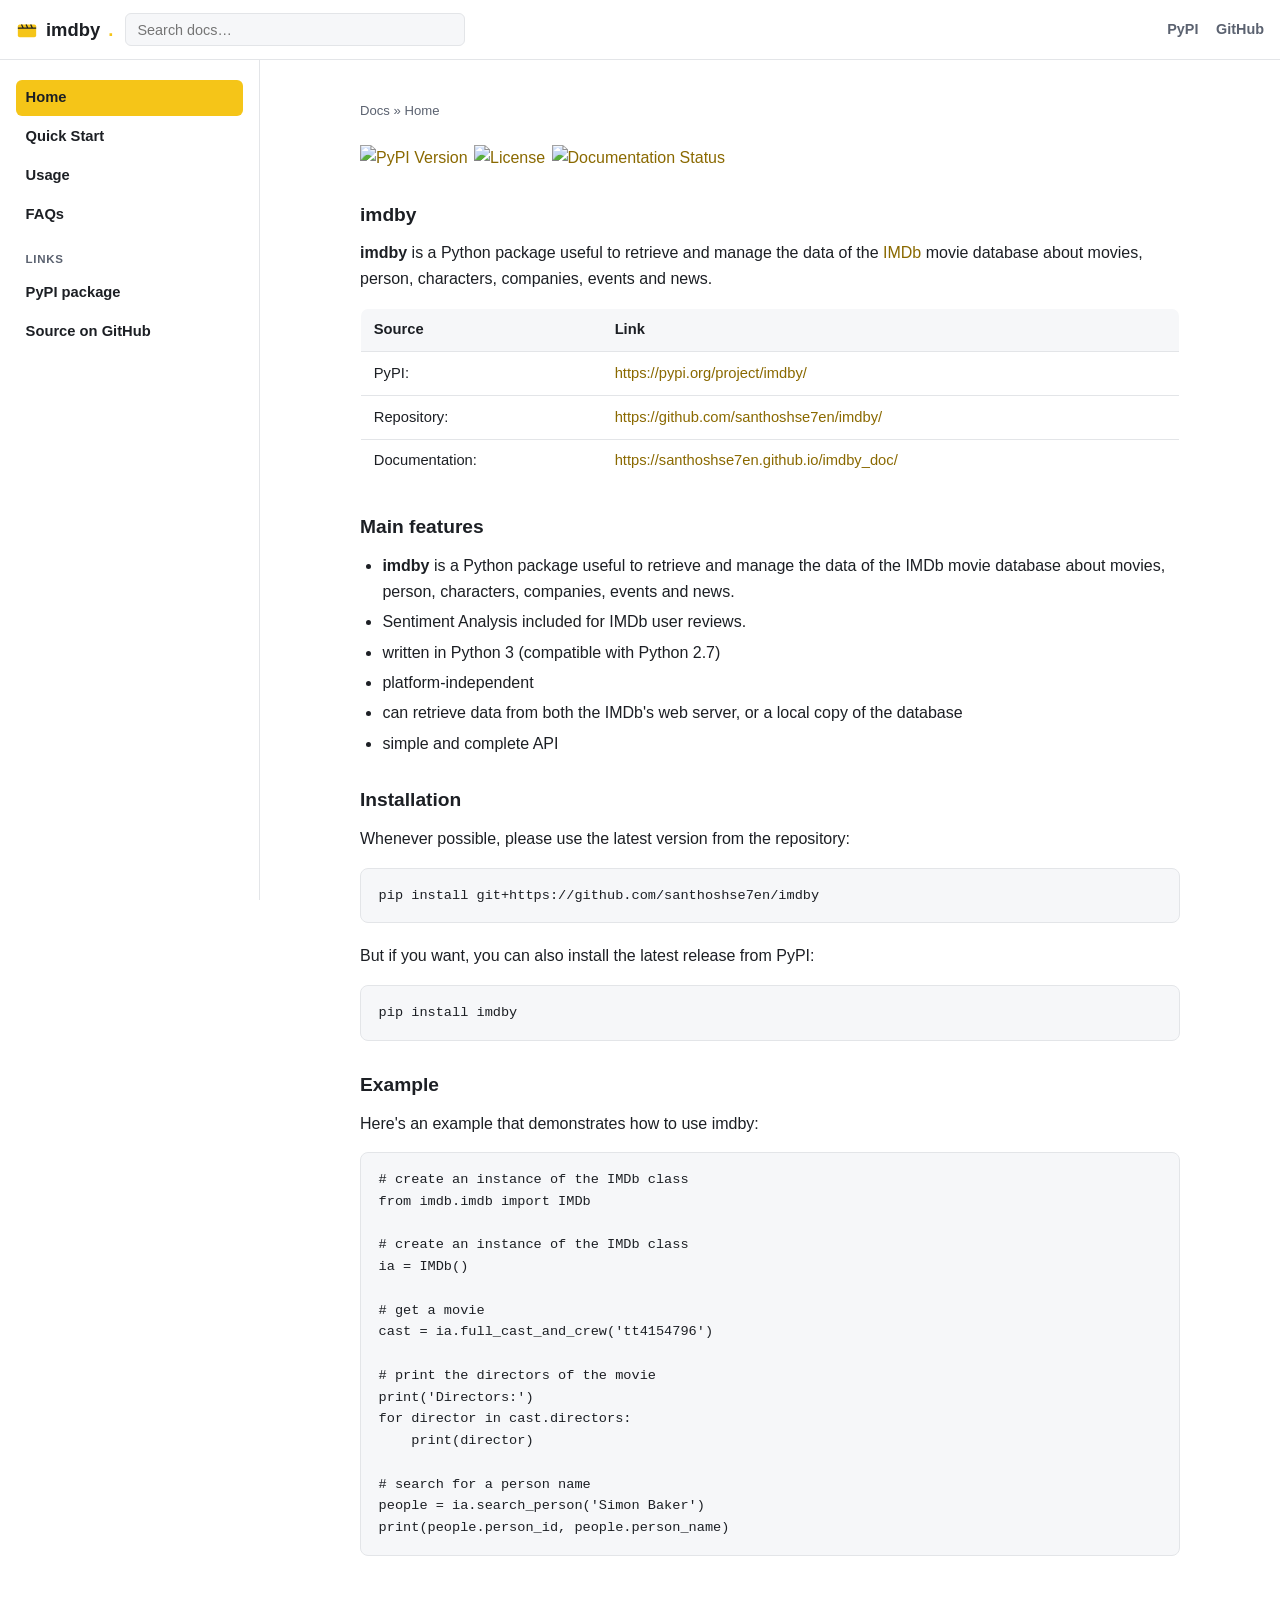
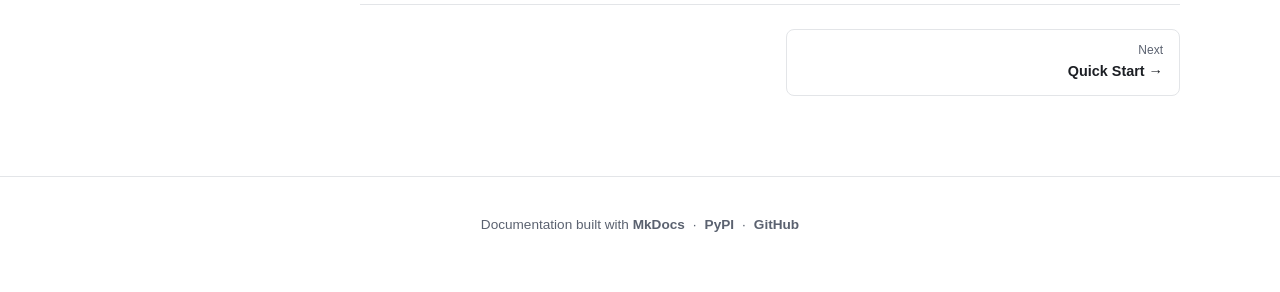
==== commit 9b0b6a50: "new design changes" ====
--- a/index.html
+++ b/index.html
@@ -1,160 +1,107 @@
 <!DOCTYPE html>
-<!--[if IE 8]><html class="no-js lt-ie9" lang="en" > <![endif]-->
-<!--[if gt IE 8]><!--> <html class="no-js" lang="en" > <!--<![endif]-->
+<html lang="en">
 <head>
   <meta charset="utf-8">
   <meta http-equiv="X-UA-Compatible" content="IE=edge">
   <meta name="viewport" content="width=device-width, initial-scale=1.0">
-  <meta name="description" content="None">
-  
-  
+  <meta name="description" content="imdby is a Python package to retrieve and manage IMDb movie database data — movies, people, characters, companies, events and news.">
   <link rel="shortcut icon" href="img/favicon.ico">
-  <title>imdby</title>
-  <link rel="stylesheet" href="https://fonts.googleapis.com/css?family=Lato:400,700|Roboto+Slab:400,700|Inconsolata:400,700" />
+  <title>imdby — Python IMDb toolkit</title>
 
-  <link rel="stylesheet" href="css/theme.css" />
-  <link rel="stylesheet" href="css/theme_extra.css" />
-  <link rel="stylesheet" href="https://cdnjs.cloudflare.com/ajax/libs/highlight.js/9.12.0/styles/github.min.css" />
-  
+  <link rel="stylesheet" href="css/style.css">
+  <link rel="stylesheet" href="https://cdnjs.cloudflare.com/ajax/libs/highlight.js/9.12.0/styles/github.min.css" media="(prefers-color-scheme: light)">
+  <link rel="stylesheet" href="https://cdnjs.cloudflare.com/ajax/libs/highlight.js/9.12.0/styles/github-dark.min.css" media="(prefers-color-scheme: dark)">
+
   <script>
-    // Current page data
-    var mkdocs_page_name = "Home";
-    var mkdocs_page_input_path = "index.md";
-    var mkdocs_page_url = null;
+    var base_url = '.';
   </script>
-  
-  <script src="js/jquery-2.1.1.min.js" defer></script>
-  <script src="js/modernizr-2.8.3.min.js" defer></script>
   <script src="https://cdnjs.cloudflare.com/ajax/libs/highlight.js/9.12.0/highlight.min.js"></script>
   <script src="https://cdnjs.cloudflare.com/ajax/libs/highlight.js/9.12.0/languages/yaml.min.js"></script>
   <script src="https://cdnjs.cloudflare.com/ajax/libs/highlight.js/9.12.0/languages/rust.min.js"></script>
-  <script>hljs.initHighlightingOnLoad();</script> 
-  
+  <script>hljs.initHighlightingOnLoad();</script>
 </head>
+<body>
 
-<body class="wy-body-for-nav" role="document">
+  <header class="topbar">
+    <button class="nav-toggle" aria-label="Toggle navigation" aria-controls="sidebar" aria-expanded="false">☰</button>
+    <a href="." class="brand">
+      <svg width="22" height="22" viewBox="0 0 24 24" fill="none" xmlns="http://www.w3.org/2000/svg">
+        <rect x="2" y="6" width="20" height="14" rx="2" fill="#f5c518"/>
+        <path d="M2 10h20M6 6l2 4M11 6l2 4M16 6l2 4" stroke="#1c1f24" stroke-width="1.4"/>
+      </svg>
+      imdby<span class="dot">.</span>
+    </a>
+    <div class="topbar-search">
+      <input type="text" placeholder="Search docs…" data-search-url="search.html" aria-label="Search docs">
+    </div>
+    <nav class="topbar-links">
+      <a href="https://pypi.org/project/imdby" target="_blank" rel="noopener">PyPI</a>
+      <a href="https://github.com/santhoshse7en/imdby" target="_blank" rel="noopener">GitHub</a>
+    </nav>
+  </header>
 
-  <div class="wy-grid-for-nav">
+  <div class="backdrop"></div>
 
-    
-    <nav data-toggle="wy-nav-shift" class="wy-nav-side stickynav">
-    <div class="wy-side-scroll">
-      <div class="wy-side-nav-search">
-        <a href="." class="icon icon-home"> imdby</a>
-        <div role="search">
-  <form id ="rtd-search-form" class="wy-form" action="./search.html" method="get">
-    <input type="text" name="q" placeholder="Search docs" title="Type search term here" />
-  </form>
-</div>
-      </div>
+  <div class="layout">
+    <aside class="sidebar" id="sidebar">
+      <nav aria-label="Documentation">
+        <ul>
+          <li class="active"><a href=".">Home</a></li>
+          <li><a href="quick_start/">Quick Start</a></li>
+          <li><a href="usage/">Usage</a></li>
+          <li><a href="FAQ/">FAQs</a></li>
+        </ul>
+      </nav>
+      <p class="sidebar-section-title">Links</p>
+      <nav>
+        <ul>
+          <li><a href="https://pypi.org/project/imdby" target="_blank" rel="noopener">PyPI package</a></li>
+          <li><a href="https://github.com/santhoshse7en/imdby" target="_blank" rel="noopener">Source on GitHub</a></li>
+        </ul>
+      </nav>
+    </aside>
 
-      <div class="wy-menu wy-menu-vertical" data-spy="affix" role="navigation" aria-label="main navigation">
-                <ul class="current">
-                    <li class="toctree-l1 current"><a class="reference internal current" href=".">Home</a>
-    <ul class="current">
-    </ul>
-                    </li>
-                </ul>
-                <ul>
-                    <li class="toctree-l1"><a class="reference internal" href="usage/">Usage</a>
-                    </li>
-                </ul>
-                <ul>
-                    <li class="toctree-l1"><a class="reference internal" href="FAQ/">FAQs</a>
-                    </li>
-                </ul>
-      </div>
-    </div>
-    </nav>
+    <main class="content">
+      <nav class="breadcrumbs" aria-label="Breadcrumb"><a href=".">Docs</a> &raquo; Home</nav>
 
-    <section data-toggle="wy-nav-shift" class="wy-nav-content-wrap">
+      <article class="prose">
+        <div class="badges">
+          <a href="https://pypi.org/project/imdby"><img alt="PyPI Version" src="https://img.shields.io/pypi/v/imdby.svg?style=flat-square"></a>
+          <a href="https://pypi.python.org/pypi/imdby/"><img alt="License" src="https://img.shields.io/pypi/l/imdby.svg?style=flat-square"></a>
+          <a href="https://santhoshse7en.github.io/imdby_doc"><img alt="Documentation Status" src="https://readthedocs.org/projects/pip/badge/?version=latest&amp;style=flat-square"></a>
+        </div>
 
-      
-      <nav class="wy-nav-top" role="navigation" aria-label="top navigation">
-        <i data-toggle="wy-nav-top" class="fa fa-bars"></i>
-        <a href=".">imdby</a>
-      </nav>
+        <h3 id="imdby">imdby</h3>
+        <p><strong>imdby</strong> is a Python package useful to retrieve and manage the data of the <a href="https://www.imdb.com/">IMDb</a> movie database about movies, person, characters, companies, events and news.</p>
 
-      
-      <div class="wy-nav-content">
-        <div class="rst-content">
-          <div role="navigation" aria-label="breadcrumbs navigation">
-  <ul class="wy-breadcrumbs">
-    <li><a href=".">Docs</a> &raquo;</li>
-    
-      
-    
-    <li>Home</li>
-    <li class="wy-breadcrumbs-aside">
-      
-    </li>
-  </ul>
-  
-  <hr/>
-</div>
-          <div role="main">
-            <div class="section">
-              
-                <p><a href="https://pypi.org/project/imdby"><img alt="PyPI Version" src="https://img.shields.io/pypi/v/imdby.svg?style=flat-square" /></a>
-<a href="https://pypi.python.org/pypi/imdby/"><img alt="License" src="https://img.shields.io/pypi/l/imdby.svg?style=flat-square" /></a>
-<a href="https://santhoshse7en.github.io/imdby_doc"><img alt="Documentation Status" src="https://readthedocs.org/projects/pip/badge/?version=latest&amp;style=flat-square" /></a></p>
-<h3 id="imdby">imdby</h3>
-<p><strong>imdby</strong> is a Python package useful to retrieve and manage the data of the <a href="https://www.imdb.com/">IMDb</a> movie database about movies, person, characters, companies, events and news.</p>
-<table>
-<thead>
-<tr>
-<th align="left">Source</th>
-<th align="left">Link</th>
-</tr>
-</thead>
-<tbody>
-<tr>
-<td align="left">PyPI:</td>
-<td align="left">https://pypi.org/project/imdby/</td>
-</tr>
-<tr>
-<td align="left">Repository:</td>
-<td align="left">https://github.com/santhoshse7en/imdby/</td>
-</tr>
-<tr>
-<td align="left">Documentation:</td>
-<td align="left">https://santhoshse7en.github.io/imdby_doc/</td>
-</tr>
-</tbody>
-</table>
-<h3 id="main-features">Main features</h3>
-<ul>
-<li>
-<p><strong>imdby</strong> is a Python package useful to retrieve and manage the data of the IMDb movie database about movies, person, characters, companies, events and news.</p>
-</li>
-<li>
-<p>Sentiment Analysis included for IMDb user reviews.</p>
-</li>
-<li>
-<p>written in Python 3 (compatible with Python 2.7)</p>
-</li>
-<li>
-<p>platform-independent</p>
-</li>
-<li>
-<p>can retrieve data from both the IMDb's web server, or a local copy of the database</p>
-</li>
-<li>
-<p>simple and complete API</p>
-</li>
-</ul>
-<h3 id="installation">Installation</h3>
-<p>Whenever possible, please use the latest version from the repository:</p>
-<pre><code class="bash">pip install git+https://github.com/santhoshse7en/imdby
-</code></pre>
+        <table>
+          <thead><tr><th>Source</th><th>Link</th></tr></thead>
+          <tbody>
+            <tr><td>PyPI:</td><td><a href="https://pypi.org/project/imdby/">https://pypi.org/project/imdby/</a></td></tr>
+            <tr><td>Repository:</td><td><a href="https://github.com/santhoshse7en/imdby/">https://github.com/santhoshse7en/imdby/</a></td></tr>
+            <tr><td>Documentation:</td><td><a href="https://santhoshse7en.github.io/imdby_doc/">https://santhoshse7en.github.io/imdby_doc/</a></td></tr>
+          </tbody>
+        </table>
 
-<p>But if you want, you can also install the latest release from PyPI:</p>
-<pre><code class="bash">pip install imdby
-</code></pre>
+        <h3 id="main-features">Main features</h3>
+        <ul>
+          <li><strong>imdby</strong> is a Python package useful to retrieve and manage the data of the IMDb movie database about movies, person, characters, companies, events and news.</li>
+          <li>Sentiment Analysis included for IMDb user reviews.</li>
+          <li>written in Python 3 (compatible with Python 2.7)</li>
+          <li>platform-independent</li>
+          <li>can retrieve data from both the IMDb's web server, or a local copy of the database</li>
+          <li>simple and complete API</li>
+        </ul>
 
-<h3 id="example">Example</h3>
-<p>Here’s an example that demonstrates how to use imdby:</p>
-<pre><code class="python"># create an instance of the IMDb class
+        <h3 id="installation">Installation</h3>
+        <p>Whenever possible, please use the latest version from the repository:</p>
+        <pre><code class="bash">pip install git+https://github.com/santhoshse7en/imdby</code></pre>
+        <p>But if you want, you can also install the latest release from PyPI:</p>
+        <pre><code class="bash">pip install imdby</code></pre>
+
+        <h3 id="example">Example</h3>
+        <p>Here's an example that demonstrates how to use imdby:</p>
+        <pre><code class="python"># create an instance of the IMDb class
 from imdb.imdb import IMDb
 
 # create an instance of the IMDb class
@@ -170,60 +117,21 @@
 
 # search for a person name
 people = ia.search_person('Simon Baker')
-print(people.person_id, people.person_name)
-</code></pre>
-              
-            </div>
-          </div>
-          <footer>
-  
-    <div class="rst-footer-buttons" role="navigation" aria-label="footer navigation">
-      
-        <a href="usage/" class="btn btn-neutral float-right" title="Usage">Next <span class="icon icon-circle-arrow-right"></span></a>
-      
-      
-    </div>
-  
+print(people.person_id, people.person_name)</code></pre>
+      </article>
 
-  <hr/>
-
-  <div role="contentinfo">
-    <!-- Copyright etc -->
-    
+      <footer class="page-nav">
+        <span></span>
+        <a class="next" href="quick_start/"><small>Next</small>Quick Start &rarr;</a>
+      </footer>
+    </main>
   </div>
 
-  Built with <a href="https://www.mkdocs.org/">MkDocs</a> using a <a href="https://github.com/snide/sphinx_rtd_theme">theme</a> provided by <a href="https://readthedocs.org">Read the Docs</a>.
-</footer>
-      
-        </div>
-      </div>
+  <footer class="site-footer">
+    <p>Documentation built with <a href="https://www.mkdocs.org/" target="_blank" rel="noopener">MkDocs</a><span class="sep">&middot;</span><a href="https://pypi.org/project/imdby">PyPI</a><span class="sep">&middot;</span><a href="https://github.com/santhoshse7en/imdby">GitHub</a></p>
+  </footer>
 
-    </section>
-
-  </div>
-
-  <div class="rst-versions" role="note" aria-label="versions">
-    <span class="rst-current-version" data-toggle="rst-current-version">
-      
-      
-      
-        <span style="margin-left: 15px"><a href="usage/" style="color: #fcfcfc">Next &raquo;</a></span>
-      
-    </span>
-</div>
-    <script>var base_url = '.';</script>
-    <script src="js/theme.js" defer></script>
-      <script src="search/main.js" defer></script>
-    <script defer>
-        window.onload = function () {
-            SphinxRtdTheme.Navigation.enable(true);
-        };
-    </script>
-
+  <script src="js/nav.js"></script>
+  <script src="search/main.js" defer></script>
 </body>
 </html>
-
-<!--
-MkDocs version : 1.1.2
-Build Date UTC : 2020-05-23 15:18:51.391503+00:00
--->
--- a/css/style.css
+++ b/css/style.css
@@ -0,0 +1,221 @@
+/* imdby docs — theme */
+
+:root{
+  --accent:#f5c518;
+  --accent-ink:#8a6900;
+  --bg:#ffffff;
+  --bg-alt:#f6f7f9;
+  --surface:#ffffff;
+  --border:#e3e5e8;
+  --text:#1c1f24;
+  --text-muted:#5b6270;
+  --link:#8a6900;
+  --code-text:#1c1f24;
+  --shadow:0 2px 10px rgba(20,20,20,.06);
+  --radius:8px;
+  --topbar-h:60px;
+  --sidebar-w:260px;
+}
+
+@media (prefers-color-scheme: dark){
+  :root{
+    --bg:#0f1115;
+    --bg-alt:#161a20;
+    --surface:#14171c;
+    --border:#262b33;
+    --text:#e7e9ec;
+    --text-muted:#9aa1ac;
+    --link:#f5c518;
+    --code-text:#e7e9ec;
+    --shadow:0 2px 14px rgba(0,0,0,.4);
+  }
+}
+
+*,*::before,*::after{box-sizing:border-box}
+html{-webkit-text-size-adjust:100%}
+body{
+  margin:0;
+  background:var(--bg);
+  color:var(--text);
+  font-family:-apple-system,BlinkMacSystemFont,"Segoe UI",Roboto,Helvetica,Arial,sans-serif;
+  font-size:16px;
+  line-height:1.6;
+  -webkit-font-smoothing:antialiased;
+}
+a{color:var(--link);text-decoration:none}
+a:hover{text-decoration:underline}
+img{max-width:100%}
+hr{border:none;border-top:1px solid var(--border);margin:2rem 0}
+
+/* ---------- Topbar ---------- */
+.topbar{
+  position:fixed;top:0;left:0;right:0;height:var(--topbar-h);z-index:40;
+  display:flex;align-items:center;gap:.75rem;
+  padding:0 1rem;
+  background:var(--surface);
+  border-bottom:1px solid var(--border);
+}
+.nav-toggle{
+  display:none;
+  background:none;border:1px solid var(--border);border-radius:6px;
+  width:38px;height:38px;color:var(--text);font-size:1.1rem;cursor:pointer;flex:none;
+}
+.brand{
+  display:flex;align-items:center;gap:.5rem;
+  font-weight:700;font-size:1.15rem;color:var(--text);flex:none;
+}
+.brand:hover{text-decoration:none}
+.brand svg{flex:none}
+.brand .dot{color:var(--accent)}
+.topbar-search{flex:1;max-width:340px}
+.topbar-search input{
+  width:100%;padding:.45rem .7rem;border-radius:6px;border:1px solid var(--border);
+  background:var(--bg-alt);color:var(--text);font-size:.9rem;
+}
+.topbar-search input:focus{outline:2px solid var(--accent);outline-offset:1px}
+.topbar-links{display:flex;gap:1.1rem;margin-left:auto;flex:none}
+.topbar-links a{color:var(--text-muted);font-size:.9rem;font-weight:600}
+.topbar-links a:hover{color:var(--link)}
+
+/* ---------- Layout ---------- */
+.layout{display:flex;padding-top:var(--topbar-h);min-height:100vh}
+.backdrop{display:none}
+
+.sidebar{
+  width:var(--sidebar-w);flex:none;
+  position:sticky;top:var(--topbar-h);
+  height:calc(100vh - var(--topbar-h));
+  overflow-y:auto;
+  border-right:1px solid var(--border);
+  padding:1.25rem 1rem 2rem;
+  background:var(--surface);
+}
+.sidebar nav ul{list-style:none;margin:0;padding:0}
+.sidebar > nav > ul > li{margin-bottom:.15rem}
+.sidebar a{
+  display:block;padding:.4rem .6rem;border-radius:6px;color:var(--text);
+  font-size:.92rem;font-weight:600;
+}
+.sidebar a:hover{background:var(--bg-alt);text-decoration:none}
+.sidebar li.active > a{background:var(--accent);color:#1c1f24}
+.sidebar ul.sub{margin:.15rem 0 .5rem 1rem;border-left:1px solid var(--border)}
+.sidebar ul.sub a{font-weight:400;font-size:.86rem;color:var(--text-muted);padding:.3rem .6rem}
+.sidebar ul.sub a:hover{color:var(--text)}
+.sidebar-section-title{
+  font-size:.72rem;text-transform:uppercase;letter-spacing:.06em;color:var(--text-muted);
+  margin:1.1rem .6rem .4rem;font-weight:700;
+}
+
+.content{
+  flex:1;min-width:0;
+  padding:2.5rem 2.5rem 5rem;
+  max-width:900px;
+  margin:0 auto;
+}
+
+.breadcrumbs{font-size:.82rem;color:var(--text-muted);margin-bottom:1.5rem}
+.breadcrumbs a{color:var(--text-muted)}
+.breadcrumbs a:hover{color:var(--link)}
+
+.prose h1,.prose h2,.prose h3,.prose h4{
+  font-weight:700;line-height:1.3;margin:2rem 0 .8rem;scroll-margin-top:calc(var(--topbar-h) + 12px);
+}
+.prose h1{font-size:2rem;margin-top:0;padding-bottom:.6rem;border-bottom:1px solid var(--border)}
+.prose h2{font-size:1.5rem}
+.prose h3{font-size:1.2rem}
+.prose p{margin:0 0 1rem}
+.prose ul,.prose ol{margin:0 0 1rem;padding-left:1.4rem}
+.prose li{margin-bottom:.3rem}
+.prose li > p{margin-bottom:.4rem}
+.prose strong{font-weight:700}
+
+.badges{display:flex;flex-wrap:wrap;gap:.4rem;margin:0 0 1.25rem}
+.badges img{display:block}
+
+.prose table{
+  width:100%;border-collapse:collapse;margin:0 0 1.5rem;font-size:.92rem;
+  border:1px solid var(--border);border-radius:var(--radius);overflow:hidden;
+}
+.prose th,.prose td{padding:.6rem .8rem;border-bottom:1px solid var(--border);text-align:left}
+.prose th{background:var(--bg-alt);font-weight:700}
+.prose tr:last-child td{border-bottom:none}
+
+.prose :not(pre) > code{
+  background:var(--bg-alt);border:1px solid var(--border);border-radius:4px;
+  padding:.15em .4em;font-size:.85em;color:var(--code-text);
+  font-family:ui-monospace,SFMono-Regular,Consolas,"Liberation Mono",Menlo,monospace;
+}
+
+.code-block{position:relative;margin:0 0 1.25rem}
+.prose pre{
+  background:var(--bg-alt);border:1px solid var(--border);border-radius:var(--radius);
+  padding:1rem 1.1rem;overflow-x:auto;margin:0;
+  font-size:.85rem;line-height:1.6;
+}
+.prose pre code{
+  background:none;border:none;padding:0;font-size:1em;
+  font-family:ui-monospace,SFMono-Regular,Consolas,"Liberation Mono",Menlo,monospace;
+}
+.copy-btn{
+  position:absolute;top:.5rem;right:.5rem;
+  background:var(--surface);border:1px solid var(--border);border-radius:6px;
+  color:var(--text-muted);font-size:.72rem;padding:.25rem .55rem;cursor:pointer;
+  opacity:0;transition:opacity .15s;
+}
+.code-block:hover .copy-btn,.copy-btn:focus{opacity:1}
+.copy-btn.copied{color:var(--accent-ink);border-color:var(--accent)}
+
+.page-nav{
+  display:flex;justify-content:space-between;gap:1rem;margin-top:3rem;
+  padding-top:1.5rem;border-top:1px solid var(--border);
+}
+.page-nav a{
+  border:1px solid var(--border);border-radius:var(--radius);padding:.7rem 1rem;
+  font-weight:600;font-size:.9rem;color:var(--text);flex:1;max-width:48%;
+}
+.page-nav a:hover{border-color:var(--accent);text-decoration:none}
+.page-nav .next{text-align:right;margin-left:auto}
+.page-nav small{display:block;color:var(--text-muted);font-weight:400;font-size:.75rem}
+
+.site-footer{
+  border-top:1px solid var(--border);padding:1.5rem;text-align:center;
+  color:var(--text-muted);font-size:.85rem;
+}
+.site-footer a{color:var(--text-muted);font-weight:600}
+.site-footer a:hover{color:var(--link)}
+.site-footer .sep{margin:0 .5rem}
+
+/* ---------- Search results page ---------- */
+.search-box{margin-bottom:1.5rem}
+.search-box input{
+  width:100%;padding:.7rem .9rem;border-radius:var(--radius);border:1px solid var(--border);
+  background:var(--bg-alt);color:var(--text);font-size:1rem;
+}
+.search-results article{
+  padding:1rem 0;border-bottom:1px solid var(--border);
+}
+.search-results article h3{margin:0 0 .3rem;font-size:1.05rem}
+.search-results article p{margin:0;color:var(--text-muted);font-size:.9rem}
+
+/* ---------- 404 ---------- */
+.error-page{text-align:center;padding:3rem 1rem}
+.error-page h1{font-size:4rem;margin:0;color:var(--accent-ink)}
+@media (prefers-color-scheme: dark){.error-page h1{color:var(--accent)}}
+
+/* ---------- Responsive ---------- */
+@media (max-width:900px){
+  .nav-toggle{display:inline-flex;align-items:center;justify-content:center}
+  .topbar-search{display:none}
+  .sidebar{
+    position:fixed;left:0;top:var(--topbar-h);z-index:50;
+    transform:translateX(-100%);transition:transform .2s ease;
+    box-shadow:var(--shadow);
+  }
+  .sidebar.open{transform:translateX(0)}
+  .backdrop{
+    display:none;position:fixed;inset:var(--topbar-h) 0 0 0;background:rgba(0,0,0,.35);z-index:45;
+  }
+  .backdrop.open{display:block}
+  .content{padding:1.75rem 1.25rem 4rem}
+  .topbar-links{gap:.75rem}
+}
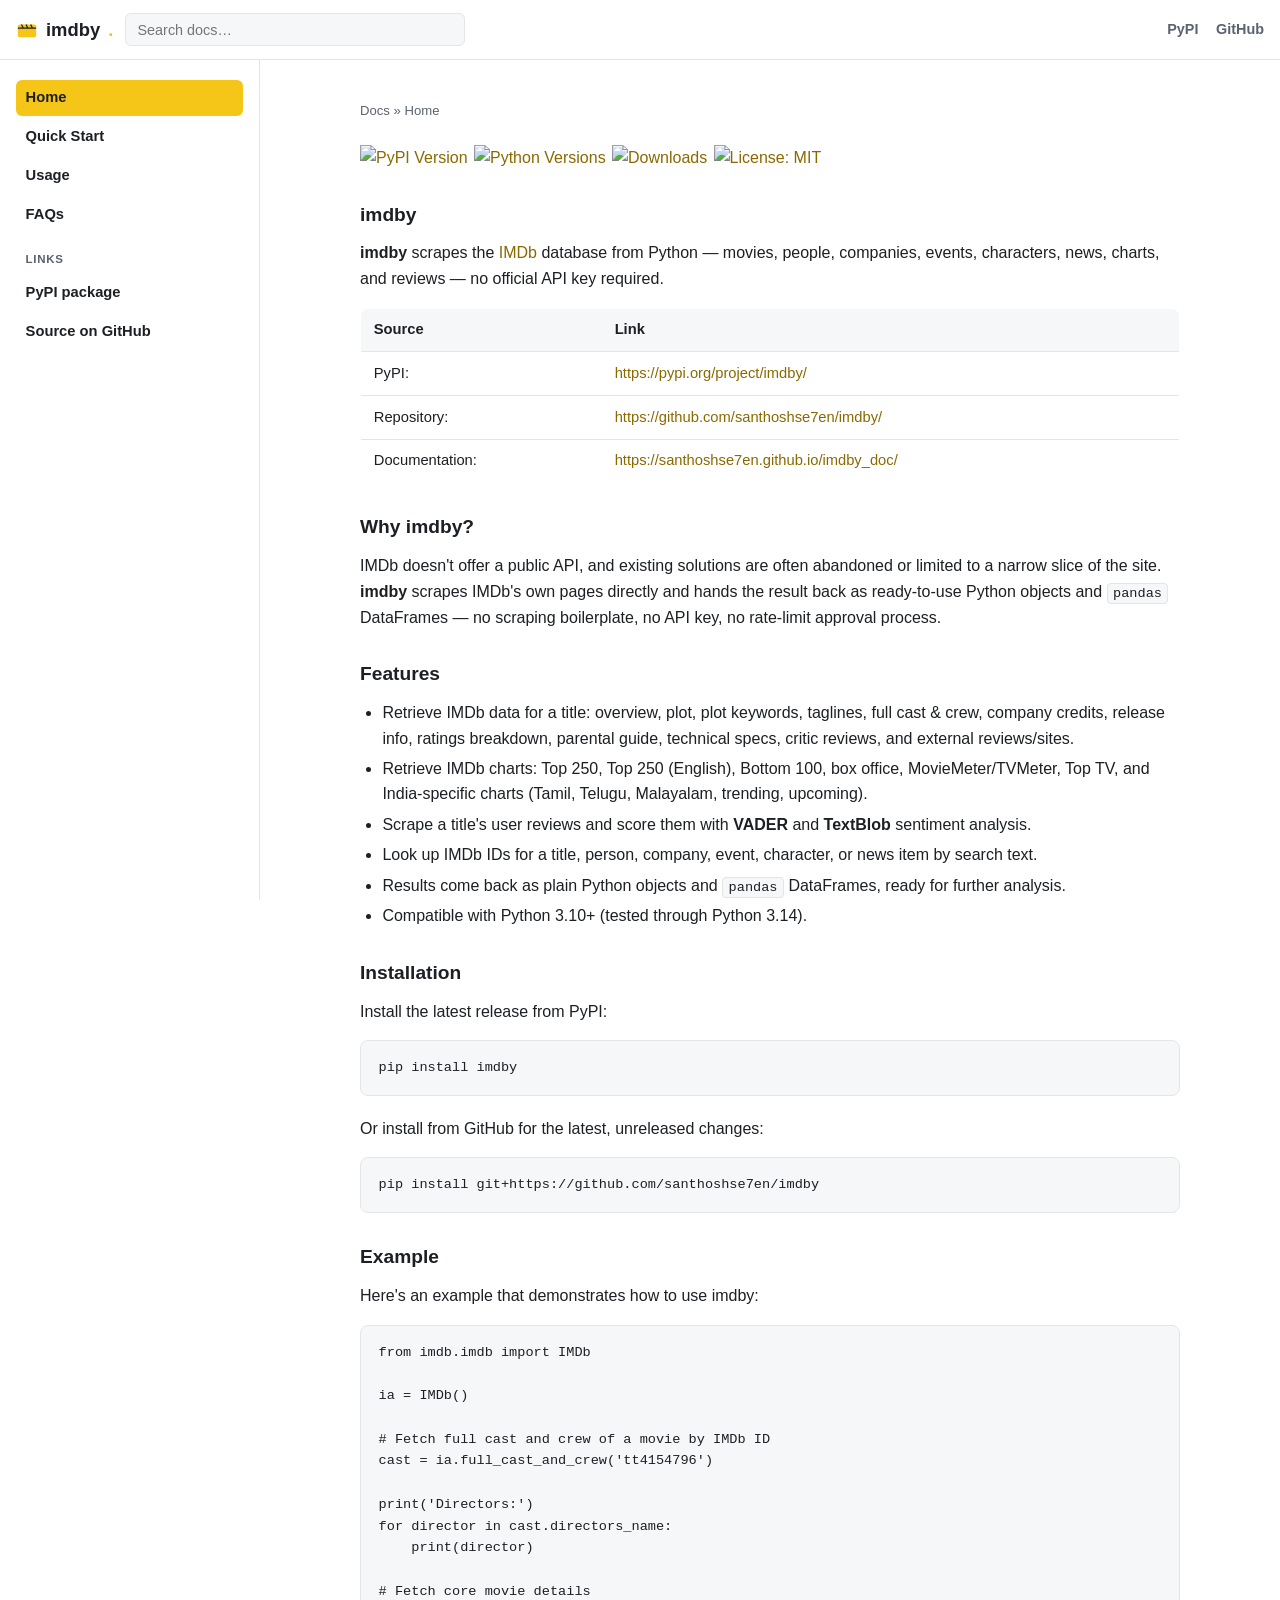
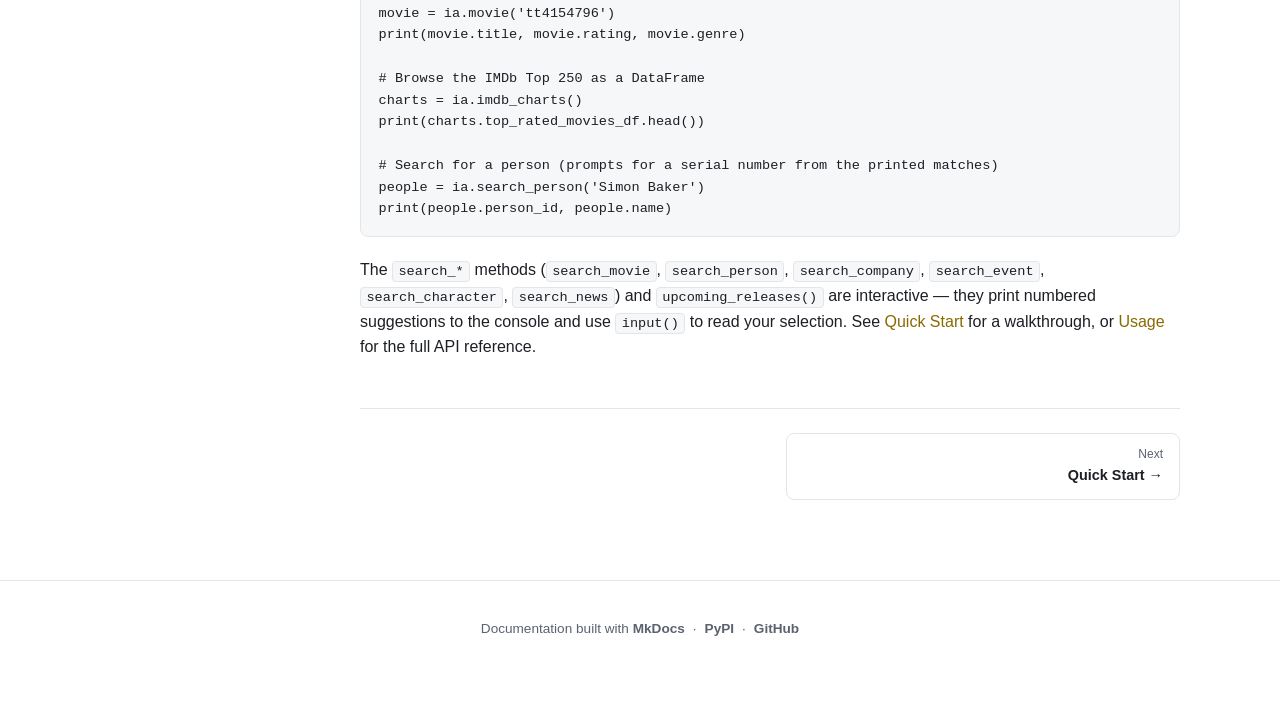
==== commit 188e439e: "new changes" ====
--- a/index.html
+++ b/index.html
@@ -4,9 +4,9 @@
   <meta charset="utf-8">
   <meta http-equiv="X-UA-Compatible" content="IE=edge">
   <meta name="viewport" content="width=device-width, initial-scale=1.0">
-  <meta name="description" content="imdby is a Python package to retrieve and manage IMDb movie database data — movies, people, characters, companies, events and news.">
+  <meta name="description" content="Scrape IMDb movies, people, companies, charts, and reviews in Python — no official API required.">
   <link rel="shortcut icon" href="img/favicon.ico">
-  <title>imdby — Python IMDb toolkit</title>
+  <title>imdby — Scrape IMDb from Python</title>
 
   <link rel="stylesheet" href="css/style.css">
   <link rel="stylesheet" href="https://cdnjs.cloudflare.com/ajax/libs/highlight.js/9.12.0/styles/github.min.css" media="(prefers-color-scheme: light)">
@@ -67,12 +67,13 @@
       <article class="prose">
         <div class="badges">
           <a href="https://pypi.org/project/imdby"><img alt="PyPI Version" src="https://img.shields.io/pypi/v/imdby.svg?style=flat-square"></a>
-          <a href="https://pypi.python.org/pypi/imdby/"><img alt="License" src="https://img.shields.io/pypi/l/imdby.svg?style=flat-square"></a>
-          <a href="https://santhoshse7en.github.io/imdby_doc"><img alt="Documentation Status" src="https://readthedocs.org/projects/pip/badge/?version=latest&amp;style=flat-square"></a>
+          <a href="https://pypi.org/project/imdby"><img alt="Python Versions" src="https://img.shields.io/pypi/pyversions/imdby.svg?style=flat-square"></a>
+          <a href="https://pepy.tech/project/imdby"><img alt="Downloads" src="https://static.pepy.tech/badge/imdby/month"></a>
+          <a href="https://github.com/santhoshse7en/imdby/blob/master/LICENSE"><img alt="License: MIT" src="https://img.shields.io/pypi/l/imdby.svg?style=flat-square"></a>
         </div>
 
         <h3 id="imdby">imdby</h3>
-        <p><strong>imdby</strong> is a Python package useful to retrieve and manage the data of the <a href="https://www.imdb.com/">IMDb</a> movie database about movies, person, characters, companies, events and news.</p>
+        <p><strong>imdby</strong> scrapes the <a href="https://www.imdb.com/">IMDb</a> database from Python — movies, people, companies, events, characters, news, charts, and reviews — no official API key required.</p>
 
         <table>
           <thead><tr><th>Source</th><th>Link</th></tr></thead>
@@ -83,41 +84,50 @@
           </tbody>
         </table>
 
-        <h3 id="main-features">Main features</h3>
+        <h3 id="why-imdby">Why imdby?</h3>
+        <p>IMDb doesn't offer a public API, and existing solutions are often abandoned or limited to a narrow slice of the site. <strong>imdby</strong> scrapes IMDb's own pages directly and hands the result back as ready-to-use Python objects and <code>pandas</code> DataFrames — no scraping boilerplate, no API key, no rate-limit approval process.</p>
+
+        <h3 id="main-features">Features</h3>
         <ul>
-          <li><strong>imdby</strong> is a Python package useful to retrieve and manage the data of the IMDb movie database about movies, person, characters, companies, events and news.</li>
-          <li>Sentiment Analysis included for IMDb user reviews.</li>
-          <li>written in Python 3 (compatible with Python 2.7)</li>
-          <li>platform-independent</li>
-          <li>can retrieve data from both the IMDb's web server, or a local copy of the database</li>
-          <li>simple and complete API</li>
+          <li>Retrieve IMDb data for a title: overview, plot, plot keywords, taglines, full cast &amp; crew, company credits, release info, ratings breakdown, parental guide, technical specs, critic reviews, and external reviews/sites.</li>
+          <li>Retrieve IMDb charts: Top 250, Top 250 (English), Bottom 100, box office, MovieMeter/TVMeter, Top TV, and India-specific charts (Tamil, Telugu, Malayalam, trending, upcoming).</li>
+          <li>Scrape a title's user reviews and score them with <strong>VADER</strong> and <strong>TextBlob</strong> sentiment analysis.</li>
+          <li>Look up IMDb IDs for a title, person, company, event, character, or news item by search text.</li>
+          <li>Results come back as plain Python objects and <code>pandas</code> DataFrames, ready for further analysis.</li>
+          <li>Compatible with Python 3.10+ (tested through Python 3.14).</li>
         </ul>
 
         <h3 id="installation">Installation</h3>
-        <p>Whenever possible, please use the latest version from the repository:</p>
+        <p>Install the latest release from PyPI:</p>
+        <pre><code class="bash">pip install imdby</code></pre>
+        <p>Or install from GitHub for the latest, unreleased changes:</p>
         <pre><code class="bash">pip install git+https://github.com/santhoshse7en/imdby</code></pre>
-        <p>But if you want, you can also install the latest release from PyPI:</p>
-        <pre><code class="bash">pip install imdby</code></pre>
 
         <h3 id="example">Example</h3>
         <p>Here's an example that demonstrates how to use imdby:</p>
-        <pre><code class="python"># create an instance of the IMDb class
-from imdb.imdb import IMDb
+        <pre><code class="python">from imdb.imdb import IMDb
 
-# create an instance of the IMDb class
 ia = IMDb()
 
-# get a movie
+# Fetch full cast and crew of a movie by IMDb ID
 cast = ia.full_cast_and_crew('tt4154796')
 
-# print the directors of the movie
 print('Directors:')
-for director in cast.directors:
+for director in cast.directors_name:
     print(director)
 
-# search for a person name
+# Fetch core movie details
+movie = ia.movie('tt4154796')
+print(movie.title, movie.rating, movie.genre)
+
+# Browse the IMDb Top 250 as a DataFrame
+charts = ia.imdb_charts()
+print(charts.top_rated_movies_df.head())
+
+# Search for a person (prompts for a serial number from the printed matches)
 people = ia.search_person('Simon Baker')
-print(people.person_id, people.person_name)</code></pre>
+print(people.person_id, people.name)</code></pre>
+        <p>The <code>search_*</code> methods (<code>search_movie</code>, <code>search_person</code>, <code>search_company</code>, <code>search_event</code>, <code>search_character</code>, <code>search_news</code>) and <code>upcoming_releases()</code> are interactive — they print numbered suggestions to the console and use <code>input()</code> to read your selection. See <a href="quick_start/">Quick Start</a> for a walkthrough, or <a href="usage/">Usage</a> for the full API reference.</p>
       </article>
 
       <footer class="page-nav">
--- a/css/style.css
+++ b/css/style.css
@@ -123,6 +123,7 @@
 .prose h1{font-size:2rem;margin-top:0;padding-bottom:.6rem;border-bottom:1px solid var(--border)}
 .prose h2{font-size:1.5rem}
 .prose h3{font-size:1.2rem}
+.prose h3 small{font-weight:400;font-size:.7em;color:var(--text-muted)}
 .prose p{margin:0 0 1rem}
 .prose ul,.prose ol{margin:0 0 1rem;padding-left:1.4rem}
 .prose li{margin-bottom:.3rem}
